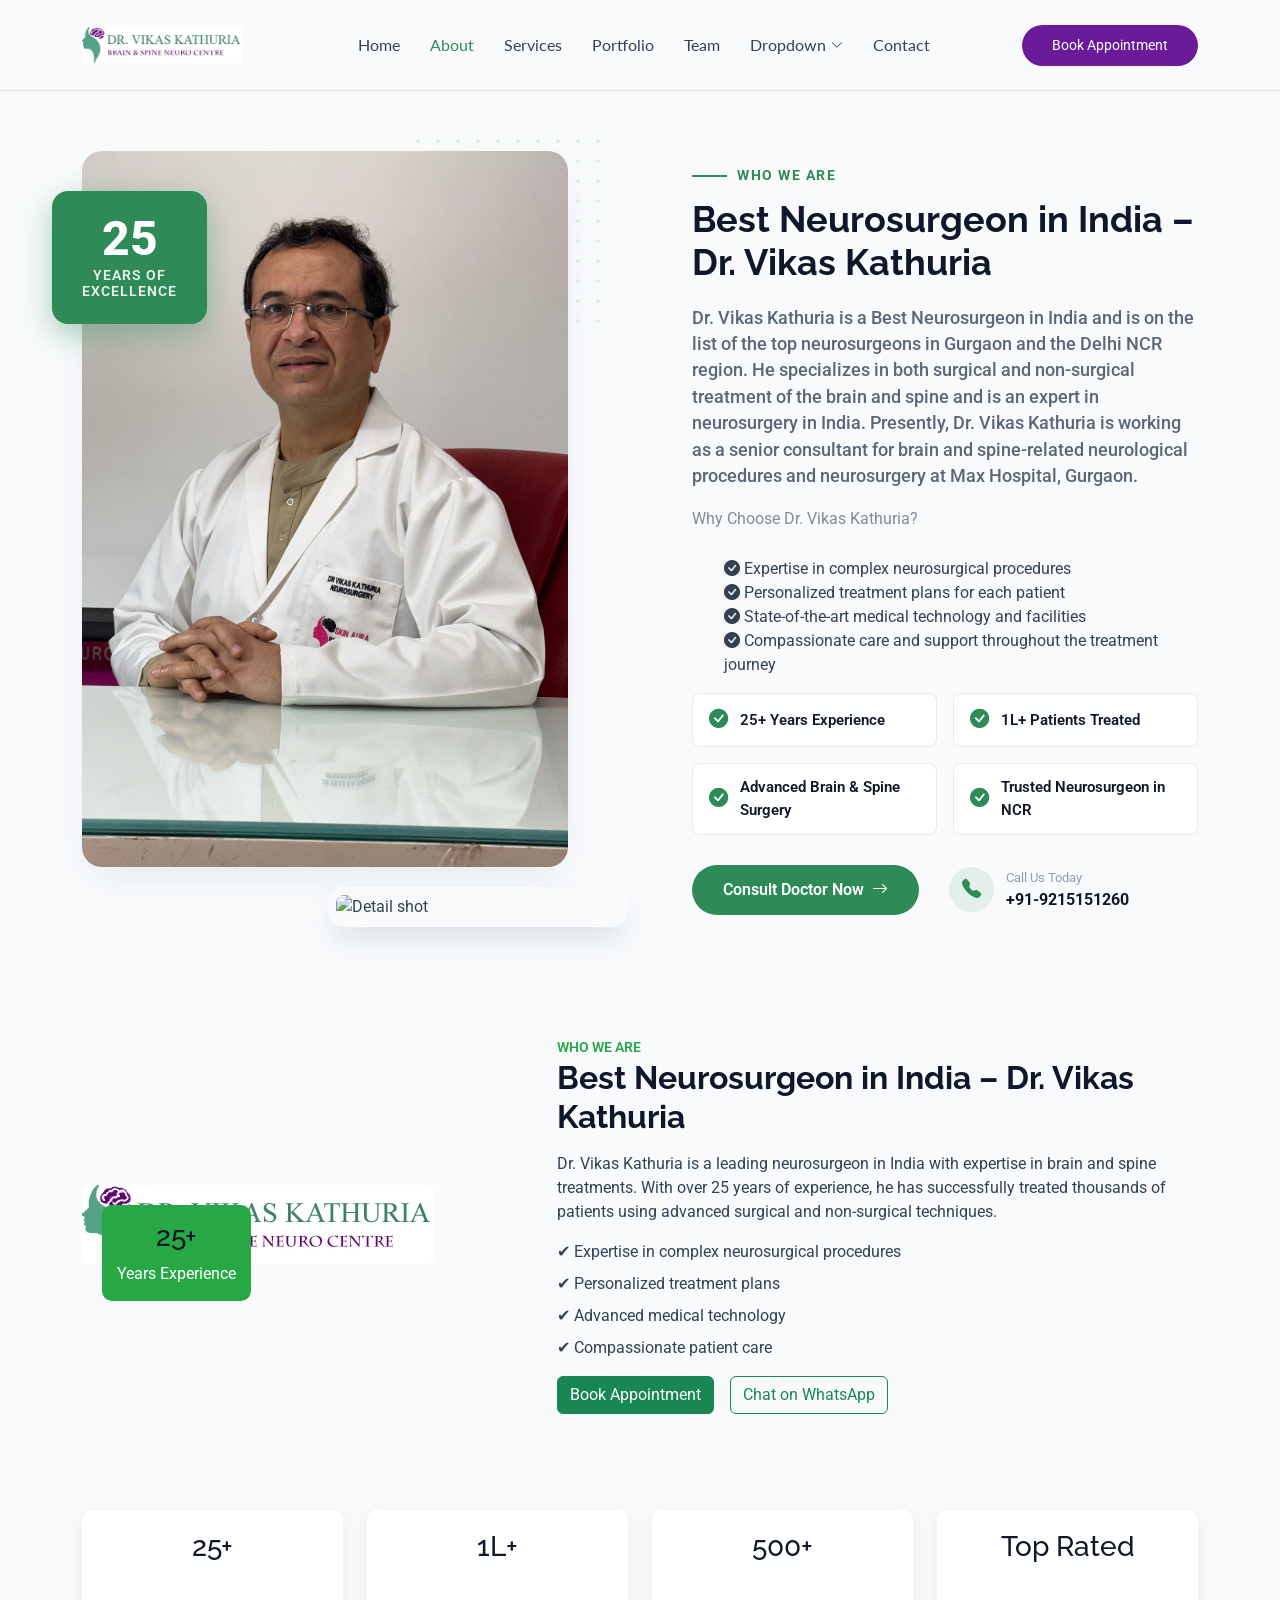
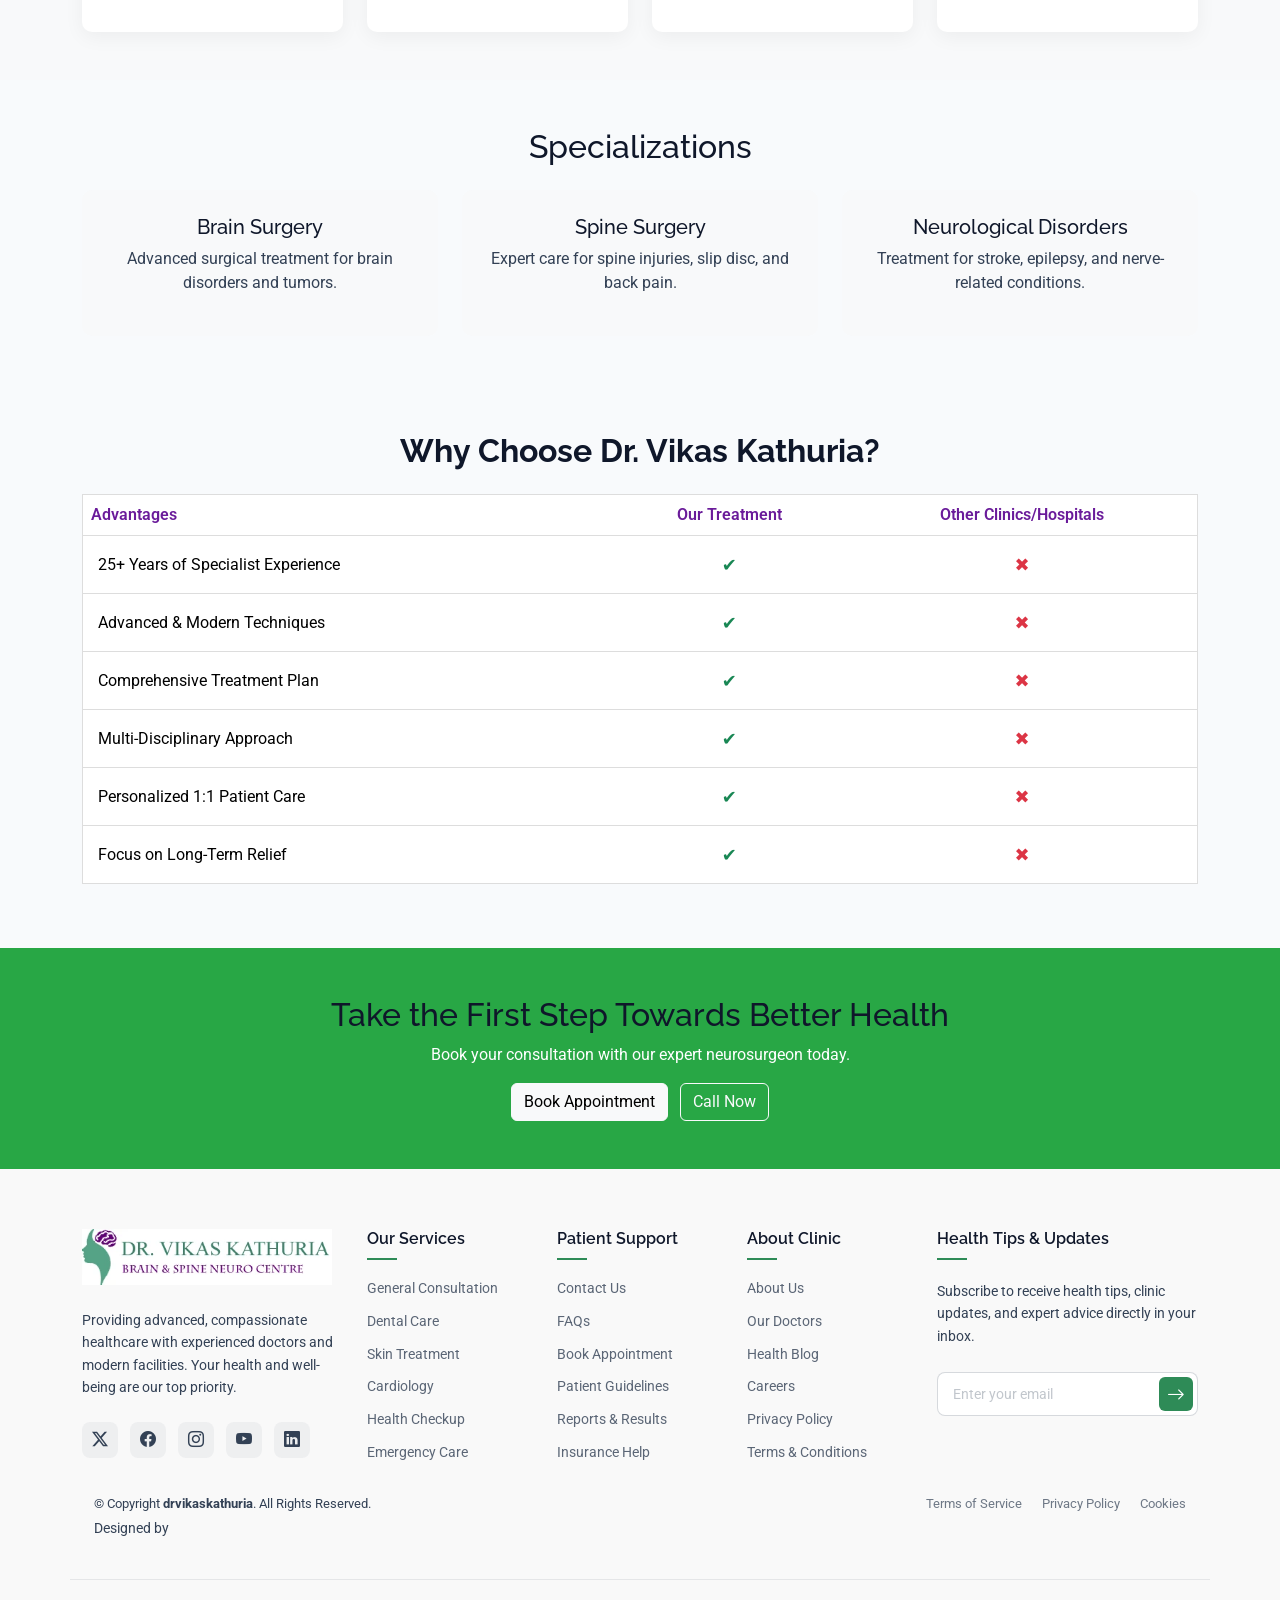
==== about.html @ 82477833 "change img" ====
<!DOCTYPE html>
<html lang="en">

<head>
  <meta charset="utf-8">
  <meta content="width=device-width, initial-scale=1.0" name="viewport">
  <title>Drvikaskathuria</title>
  <meta name="description" content="">
  <meta name="keywords" content="">

  <!-- Favicons -->
  <link href="assets/img/dr_fab.png" rel="icon">
  <link href="assets/img/dr_fab.png" rel="apple-touch-icon">

  <!-- Fonts -->
  <link href="https://fonts.googleapis.com" rel="preconnect">
  <link href="https://fonts.gstatic.com" rel="preconnect" crossorigin>
  <link
    href="https://fonts.googleapis.com/css2?family=Roboto:ital,wght@0,100;0,300;0,400;0,500;0,700;0,900;1,100;1,300;1,400;1,500;1,700;1,900&family=Lato:ital,wght@0,100;0,300;0,400;0,700;0,900;1,100;1,300;1,400;1,700;1,900&family=Raleway:ital,wght@0,100;0,200;0,300;0,400;0,500;0,600;0,700;0,800;0,900;1,100;1,200;1,300;1,400;1,500;1,600;1,700;1,800;1,900&display=swap"
    rel="stylesheet">

  <!-- Vendor CSS Files -->
  <link href="assets/vendor/bootstrap/css/bootstrap.min.css" rel="stylesheet">
  <link href="assets/vendor/bootstrap-icons/bootstrap-icons.css" rel="stylesheet">
  <link href="assets/vendor/aos/aos.css" rel="stylesheet">
  <link href="assets/vendor/glightbox/css/glightbox.min.css" rel="stylesheet">
  <link href="assets/vendor/swiper/swiper-bundle.min.css" rel="stylesheet">

  <!-- Main CSS File -->
  <link href="assets/css/main.css" rel="stylesheet">




  <link rel="stylesheet" href="https://cdn.jsdelivr.net/npm/swiper@11/swiper-bundle.min.css" />

  <link rel="stylesheet" href="https://cdn.jsdelivr.net/npm/@fancyapps/ui/dist/fancybox.css" />
</head>

<body class="index-page">

      <header id="header" class="header d-flex align-items-center sticky-top">
    <div class="container position-relative d-flex align-items-center justify-content-between">

      <a href="index.html" class="logo d-flex align-items-center me-auto me-xl-0">
        <!-- Uncomment the line below if you also wish to use an image logo -->
        <!-- <img src="assets/img/logo.webp" alt=""> -->
        <img src="./assets/img/drvikaskathuria.webp" alt="" width="" height="auto">
      </a>

      <nav id="navmenu" class="navmenu">
        <ul>
          <li><a href="index.html" class="active">Home</a></li>
          <li><a href="#about">About</a></li>
          <li><a href="#services">Services</a></li>
          <li><a href="#portfolio">Portfolio</a></li>
          <li><a href="#team">Team</a></li>
          <li class="dropdown"><a href="#"><span>Dropdown</span> <i class="bi bi-chevron-down toggle-dropdown"></i></a>
            <ul>
              <li><a href="#">Dropdown 1</a></li>
              <li class="dropdown"><a href="#"><span>Deep Dropdown</span> <i
                    class="bi bi-chevron-down toggle-dropdown"></i></a>
                <ul>
                  <li><a href="#">Deep Dropdown 1</a></li>
                  <li><a href="#">Deep Dropdown 2</a></li>
                  <li><a href="#">Deep Dropdown 3</a></li>
                  <li><a href="#">Deep Dropdown 4</a></li>
                  <li><a href="#">Deep Dropdown 5</a></li>
                </ul>
              </li>
              <li><a href="#">Dropdown 2</a></li>
              <li><a href="#">Dropdown 3</a></li>
              <li><a href="#">Dropdown 4</a></li>
            </ul>
          </li>
          <li><a href="#contact">Contact</a></li>
        </ul>
        <i class="mobile-nav-toggle d-xl-none bi bi-list"></i>
      </nav>

      <a class="btn-getstarted" href="index.html#about">Book Appointment</a>

    </div>
  </header>


    <main class="main">

  <!-- About Section -->
    <section id="about" class="about section">

      <div class="container" data-aos="fade-up" data-aos-delay="100">

        <div class="row gy-5 align-items-center">

          <div class="col-xl-6 aos-init aos-animate" data-aos="fade-right" data-aos-delay="200">
            <div class="about-images-wrapper">
              <div class="image-main">
                <img src="assets/img/about/about_dr.png" alt="Business meeting" class="img-fluid">
              </div>
              <div class="image-offset">
                <img src="assets/img/about/dr.jpg" alt="Detail shot" class="img-fluid">
              </div>
              <div class="experience-badge">
                <span class="years purecounter" data-purecounter-start="0" data-purecounter-end="25"
                  data-purecounter-duration="1">25</span>
                <span class="text">Years of<br>Excellence</span>
              </div>
              <div class="shape-pattern"></div>
            </div>
          </div>

          <div class="col-xl-6 aos-init aos-animate" data-aos="fade-left" data-aos-delay="300">
            <div class="about-content">
              <div class="section-subtitle">Who We Are</div>
              <h2>Best Neurosurgeon in India – Dr. Vikas Kathuria</h2>
              <p class="lead-text">
                Dr. Vikas Kathuria is a Best Neurosurgeon in India and is on the list of the top neurosurgeons in
                Gurgaon and the Delhi NCR region. He specializes in both
                surgical and non-surgical treatment of the brain and spine and is an expert in neurosurgery in India.
                Presently, Dr. Vikas Kathuria is working as a senior
                consultant for brain and spine-related neurological procedures and neurosurgery at Max Hospital,
                Gurgaon.
              </p>
              <p class="mb-4 description">
                <span>Why Choose Dr. Vikas Kathuria?</span>

              <ul style="list-style: none;">
                <li><i class="bi bi-check-circle-fill"></i> Expertise in complex neurosurgical procedures</li>
                <li><i class="bi bi-check-circle-fill"></i> Personalized treatment plans for each patient</li>
                <li><i class="bi bi-check-circle-fill"></i> State-of-the-art medical technology and facilities</li>
                <li><i class="bi bi-check-circle-fill"></i> Compassionate care and support throughout the treatment
                  journey</li>
              </ul>
              </p>

              <div class="features-grid">
                <div class="feature-card">
                  <i class="bi bi-check-circle-fill"></i>
                  <span>25+ Years Experience</span>
                </div>
                <div class="feature-card">
                  <i class="bi bi-check-circle-fill"></i>
                  <span>1L+ Patients Treated</span>
                </div>
                <div class="feature-card">
                  <i class="bi bi-check-circle-fill"></i>
                  <span>Advanced Brain & Spine Surgery</span>
                </div>
                <div class="feature-card">
                  <i class="bi bi-check-circle-fill"></i>
                  <span>Trusted Neurosurgeon in NCR</span>
                </div>
              </div>


              <div class="action-buttons">
                <a href="#" class="btn btn-primary-custom">
                  Consult Doctor Now <i class="bi bi-arrow-right"></i>
                </a>
                <div class="contact-info">
                  <div class="icon-box">
                    <i class="bi bi-telephone-fill"></i>
                  </div>
                  <div class="text">
                    <span>Call Us Today</span>
                    <a href="tel:+919215151260">+91-9215151260</a>
                  </div>
                </div>
              </div>

            </div>
          </div>

        </div>

      </div>

    </section><!-- /About Section -->



    <!-- ABOUT PAGE START -->
<section class="about-doctor-section py-5">
  <div class="container">
    <div class="row align-items-center gy-4">

      <!-- LEFT IMAGE -->
      <div class="col-lg-5">
        <div class="doctor-img position-relative">
          <img src="assets/img/drvikaskathuria.webp" class="img-fluid rounded" alt="Dr Vikas Kathuria">

          <!-- Experience Badge -->
          <div class="exp-badge">
            <h3>25+</h3>
            <span>Years Experience</span>
          </div>
        </div>
      </div>

      <!-- RIGHT CONTENT -->
      <div class="col-lg-7">
        <span class="section-tag">WHO WE ARE</span>
        <h2 class="mb-3">Best Neurosurgeon in India – Dr. Vikas Kathuria</h2>

        <p>
          Dr. Vikas Kathuria is a leading neurosurgeon in India with expertise in brain and spine treatments. 
          With over 25 years of experience, he has successfully treated thousands of patients using advanced 
          surgical and non-surgical techniques.
        </p>

        <ul class="list-unstyled about-list">
          <li>✔ Expertise in complex neurosurgical procedures</li>
          <li>✔ Personalized treatment plans</li>
          <li>✔ Advanced medical technology</li>
          <li>✔ Compassionate patient care</li>
        </ul>

        <!-- BUTTONS -->
        <div class="d-flex flex-wrap gap-3 mt-3">
          <a href="#" class="btn btn-success">Book Appointment</a>
          <a href="#" class="btn btn-outline-success">Chat on WhatsApp</a>
        </div>
      </div>

    </div>
  </div>
</section>


<!-- SECTION 2: EXPERIENCE / HIGHLIGHTS -->
<section class="highlight-section py-5 bg-light">
  <div class="container">
    <div class="row text-center gy-4">

      <div class="col-md-3">
        <div class="highlight-box">
          <h3>25+</h3>
          <p>Years Experience</p>
        </div>
      </div>

      <div class="col-md-3">
        <div class="highlight-box">
          <h3>1L+</h3>
          <p>Patients Treated</p>
        </div>
      </div>

      <div class="col-md-3">
        <div class="highlight-box">
          <h3>500+</h3>
          <p>Surgeries</p>
        </div>
      </div>

      <div class="col-md-3">
        <div class="highlight-box">
          <h3>Top Rated</h3>
          <p>Neurosurgeon</p>
        </div>
      </div>

    </div>
  </div>
</section>


<!-- SECTION 3: SPECIALIZATION -->
<section class="specialization-section py-5">
  <div class="container text-center">
    <h2 class="mb-4">Specializations</h2>

    <div class="row gy-4">

      <div class="col-md-4">
        <div class="spec-card">
          <h5>Brain Surgery</h5>
          <p>Advanced surgical treatment for brain disorders and tumors.</p>
        </div>
      </div>

      <div class="col-md-4">
        <div class="spec-card">
          <h5>Spine Surgery</h5>
          <p>Expert care for spine injuries, slip disc, and back pain.</p>
        </div>
      </div>

      <div class="col-md-4">
        <div class="spec-card">
          <h5>Neurological Disorders</h5>
          <p>Treatment for stroke, epilepsy, and nerve-related conditions.</p>
        </div>
      </div>

    </div>
  </div>
</section>

<!-- ======= -->
<section class="why-choose py-5">
  <div class="container">

    <h2 class="text-center fw-bold mb-4">Why Choose Dr. Vikas Kathuria?</h2>

    <div class="table-responsive">
      <table class="table align-middle text-center custom-table">

        <thead>
          <tr>
            <th class="text-start">Advantages</th>
            <th>Our Treatment</th>
            <th>Other Clinics/Hospitals</th>
          </tr>
        </thead>

        <tbody>
          <tr>
            <td class="text-start">25+ Years of Specialist Experience</td>
            <td class="text-success">✔</td>
            <td class="text-danger">✖</td>
          </tr>

          <tr>
            <td class="text-start">Advanced & Modern Techniques</td>
            <td class="text-success">✔</td>
            <td class="text-danger">✖</td>
          </tr>

          <tr>
            <td class="text-start">Comprehensive Treatment Plan</td>
            <td class="text-success">✔</td>
            <td class="text-danger">✖</td>
          </tr>

          <tr>
            <td class="text-start">Multi-Disciplinary Approach</td>
            <td class="text-success">✔</td>
            <td class="text-danger">✖</td>
          </tr>

          <tr>
            <td class="text-start">Personalized 1:1 Patient Care</td>
            <td class="text-success">✔</td>
            <td class="text-danger">✖</td>
          </tr>

          <tr>
            <td class="text-start">Focus on Long-Term Relief</td>
            <td class="text-success">✔</td>
            <td class="text-danger">✖</td>
          </tr>
        </tbody>

      </table>
    </div>

  </div>
</section>


<!-- ======= -->

<!-- SECTION 4: CTA -->
<section class="cta-section py-5 text-center text-white">
  <div class="container">
    <h2>Take the First Step Towards Better Health</h2>
    <p>Book your consultation with our expert neurosurgeon today.</p>

    <div class="mt-3">
      <a href="#" class="btn btn-light me-2">Book Appointment</a>
      <a href="#" class="btn btn-outline-light">Call Now</a>
    </div>
  </div>
</section>



    </main>


    
  <footer id="footer" class="footer light-background">

    <div class="container footer-top">
      <div class="row gy-4">
  <div class="col-lg-3 col-md-6 footer-info">
    <a href="index.html" class="logo d-flex align-items-center mb-4">
      <img src="./assets/img/drvikaskathuria.webp" alt="Dr Vikas Kathuria Clinic" width="250px" height="auto">
    </a>
    <p>Providing advanced, compassionate healthcare with experienced doctors and modern facilities. Your health and well-being are our top priority.</p>
    <div class="social-links d-flex mt-4">
      <a href="#" aria-label="Twitter"><i class="bi bi-twitter-x"></i></a>
      <a href="#" aria-label="Facebook"><i class="bi bi-facebook"></i></a>
      <a href="#" aria-label="Instagram"><i class="bi bi-instagram"></i></a>
      <a href="#" aria-label="YouTube"><i class="bi bi-youtube"></i></a>
      <a href="#" aria-label="LinkedIn"><i class="bi bi-linkedin"></i></a>
    </div>
  </div>

  <div class="col-lg-2 col-md-6 footer-links">
    <h4>Our Services</h4>
    <ul>
      <li><a href="#">General Consultation</a></li>
      <li><a href="#">Dental Care</a></li>
      <li><a href="#">Skin Treatment</a></li>
      <li><a href="#">Cardiology</a></li>
      <li><a href="#">Health Checkup</a></li>
      <li><a href="#">Emergency Care</a></li>
    </ul>
  </div>

  <div class="col-lg-2 col-md-6 footer-links">
    <h4>Patient Support</h4>
    <ul>
      <li><a href="#">Contact Us</a></li>
      <li><a href="#">FAQs</a></li>
      <li><a href="#">Book Appointment</a></li>
      <li><a href="#">Patient Guidelines</a></li>
      <li><a href="#">Reports & Results</a></li>
      <li><a href="#">Insurance Help</a></li>
    </ul>
  </div>

  <div class="col-lg-2 col-md-6 footer-links">
    <h4>About Clinic</h4>
    <ul>
      <li><a href="about.html">About Us</a></li>
      <li><a href="#">Our Doctors</a></li>
      <li><a href="blog.html">Health Blog</a></li>
      <li><a href="#">Careers</a></li>
      <li><a href="#">Privacy Policy</a></li>
      <li><a href="#">Terms & Conditions</a></li>
    </ul>
  </div>

  <div class="col-lg-3 col-md-6">
    <div class="footer-newsletter">
      <h4>Health Tips & Updates</h4>
      <p>Subscribe to receive health tips, clinic updates, and expert advice directly in your inbox.</p>
      <form action="forms/newsletter.php" method="post" class="php-email-form">
        <div class="position-relative">
          <input type="email" name="email" placeholder="Enter your email" required="">
          <button type="submit" class="btn-subscribe"><i class="bi bi-arrow-right"></i></button>
        </div>
        <div class="loading">Loading</div>
        <div class="error-message"></div>
        <div class="sent-message">Thank you! You have successfully subscribed.</div>
      </form>
    </div>
  </div>
</div>

    <div class="container footer-bottom">
      <div class="row gy-3">
        <div class="col-md-6 order-2 order-md-1">
          <div class="copyright">
            <p>© <span>Copyright</span> <strong class="sitename">drvikaskathuria</strong>. All Rights Reserved.</p>
          </div>
          <div class="credits">
            <!-- All the links in the footer should remain intact. -->
            <!-- You can delete the links only if you've purchased the pro version. -->
            <!-- Licensing information: https://bootstrapmade.com/license/ -->
            <!-- Purchase the pro version with working PHP/AJAX contact form: [buy-url] -->
            Designed by <a href="" | Deepak<a
              href=""></a>
          </div>
        </div>
        <div class="col-md-6 order-1 order-md-2">
          <div class="legal-links">
            <a href="tos.html">Terms of Service</a>
            <a href="#">Privacy Policy</a>
            <a href="#">Cookies</a>
          </div>
        </div>
      </div>
    </div>

  </footer>

  <!-- Scroll Top -->
  <a href="#" id="scroll-top" class="scroll-top d-flex align-items-center justify-content-center"><i
      class="bi bi-arrow-up-short"></i></a>

  <!-- Preloader -->
  <div id="preloader"></div>

  <!-- Vendor JS Files -->
  <script src="assets/vendor/bootstrap/js/bootstrap.bundle.min.js"></script>
  <script src="assets/vendor/php-email-form/validate.js"></script>
  <script src="assets/vendor/aos/aos.js"></script>
  <script src="assets/vendor/glightbox/js/glightbox.min.js"></script>
  <script src="assets/vendor/imagesloaded/imagesloaded.pkgd.min.js"></script>
  <script src="assets/vendor/isotope-layout/isotope.pkgd.min.js"></script>
  <script src="assets/vendor/purecounter/purecounter_vanilla.js"></script>
  <script src="assets/vendor/swiper/swiper-bundle.min.js"></script>

  <!-- Main JS File -->
  <script src="assets/js/main.js"></script>

  <!--  crousal -->
  <script src="https://cdn.jsdelivr.net/npm/swiper@11/swiper-bundle.min.js"></script>
  <script src="https://cdn.jsdelivr.net/npm/@fancyapps/ui/dist/fancybox.umd.js"></script>

</body>

</html>
---- assets/css/main.css ----
/**
* Template Name: Orbit
* Template URL: https://bootstrapmade.com/orbit-bootstrap-template/
* Updated: Jan 13 2026 with Bootstrap v5.3.8
* Author: BootstrapMade.com
* License: https://bootstrapmade.com/license/
*/

/*--------------------------------------------------------------
# Font & Color Variables
# Help: https://bootstrapmade.com/color-system/
--------------------------------------------------------------*/
/* Fonts */
:root {
  --default-font: "Roboto",  system-ui, -apple-system, "Segoe UI", Roboto, "Helvetica Neue", Arial, "Noto Sans", "Liberation Sans", sans-serif, "Apple Color Emoji", "Segoe UI Emoji", "Segoe UI Symbol", "Noto Color Emoji";
  --heading-font: "Raleway",  sans-serif;
  --nav-font: "Lato",  sans-serif;
}





/* ===========================  my root css ================== */


:root { 
  --background-color: #f8fafc; /* Soft clean background */
  --default-color: #334155; /* Dark gray for readable text */
  --heading-color: #0f172a; /* Strong dark for headings */

  /* BRAND COLORS FROM LOGO */
  --primary-green: #2e8b57; 
  --secondary-purple: #6a1b9a;

  --accent-color: #2e8b57; /* Main CTA buttons (green) */
  --accent-secondary: #6a1b9a; /* Secondary highlight (purple) */

  --surface-color: #ffffff; /* Cards, sections */
  --contrast-color: #ffffff; /* Text on buttons */
}

/* NAVIGATION COLORS */
:root {
  --nav-color: #334155;
  --nav-hover-color: #2e8b57; /* Green hover */
  --nav-mobile-background-color: #ffffff;
  --nav-dropdown-background-color: #ffffff;
  --nav-dropdown-color: #334155;
  --nav-dropdown-hover-color: #6a1b9a; /* Purple hover */
}

.btn-primary {
  background: var(--secondary-purple);
  color: var(--contrast-color);
}

.btn-secondary {
  background: var(--secondary-purple);
  color: var(--contrast-color);
}

h1, h2, h3 {
  color: var(--heading-color);
}

.highlight-box {
  background: linear-gradient(135deg, #2e8b57, #6a1b9a);
  color: #fff;
}
/* ============================  end my root css ================*/









/* Color Presets - These classes override global colors when applied to any section or element, providing reuse of the sam color scheme. */

.light-background {
  --background-color: #f9f9f9;
  --surface-color: #ffffff;
}

.dark-background {
  --background-color: #0d131f;
  --default-color: #ffffff;
  --heading-color: #ffffff;
  --surface-color: #1e293b;
  --contrast-color: #ffffff;
}

/* Smooth scroll */
:root {
  scroll-behavior: smooth;
}

/*--------------------------------------------------------------
# General Styling & Shared Classes
--------------------------------------------------------------*/
body {
  color: var(--default-color);
  background-color: var(--background-color);
  font-family: var(--default-font);
}

a {
  color: var(--accent-color);
  text-decoration: none;
  transition: 0.3s;
}

a:hover {
  color: color-mix(in srgb, var(--accent-color), transparent 25%);
  text-decoration: none;
}

h1,
h2,
h3,
h4,
h5,
h6 {
  color: var(--heading-color);
  font-family: var(--heading-font);
}

/* PHP Email Form Messages
------------------------------*/
.php-email-form .error-message {
  display: none;
  background: #df1529;
  color: #ffffff;
  text-align: left;
  padding: 15px;
  margin-bottom: 24px;
  font-weight: 600;
}

.php-email-form .sent-message {
  display: none;
  color: #ffffff;
  background: #059652;
  text-align: center;
  padding: 15px;
  margin-bottom: 24px;
  font-weight: 600;
}

.php-email-form .loading {
  display: none;
  background: var(--surface-color);
  text-align: center;
  padding: 15px;
  margin-bottom: 24px;
}

.php-email-form .loading:before {
  content: "";
  display: inline-block;
  border-radius: 50%;
  width: 24px;
  height: 24px;
  margin: 0 10px -6px 0;
  border: 3px solid var(--accent-color);
  border-top-color: var(--surface-color);
  animation: php-email-form-loading 1s linear infinite;
}

@keyframes php-email-form-loading {
  0% {
    transform: rotate(0deg);
  }

  100% {
    transform: rotate(360deg);
  }
}

/*--------------------------------------------------------------
# Global Header
--------------------------------------------------------------*/
.header {
  --surface-color: #1b2430;
  color: var(--default-color);
  background-color: var(--background-color);
  padding: 15px 0;
  transition: all 0.5s;
  z-index: 997;
  border-bottom: 1px solid color-mix(in srgb, var(--default-color), transparent 90%);
}

.header .logo {
  line-height: 1;
}

.header .logo img {
  max-height: 36px;
  margin-right: 8px;
}

.header .logo h1 {
  font-size: 30px;
  margin: 0;
  font-weight: 600;
  color: var(--heading-color);
}

.header .logo span {
  font-size: 34px;
  padding-left: 2px;
  color: var(--accent-color);
}

.header .btn-getstarted,
.header .btn-getstarted:focus {
  color: var(--contrast-color);
  background: var(--accent-secondary);
  font-size: 14px;
  padding: 10px 30px;
  margin: 0;
  border-radius: 50px;
  transition: 0.3s;
}

.header .btn-getstarted:hover,
.header .btn-getstarted:focus:hover {
  color: var(--contrast-color);
  background: color-mix(in srgb, var(--accent-color), transparent 15%);
}

@media (max-width: 1200px) {
  .header .logo {
    order: 1;
  }

  .header .btn-getstarted {
    order: 2;
    margin: 0 15px 0 0;
    padding: 6px 20px;
  }

  .header .navmenu {
    order: 3;
  }
}

/*--------------------------------------------------------------
# Navigation Menu
--------------------------------------------------------------*/
/* Navmenu - Desktop */
@media (min-width: 1200px) {
  .navmenu {
    padding: 0;
  }

  .navmenu ul {
    margin: 0;
    padding: 0;
    display: flex;
    list-style: none;
    align-items: center;
  }

  .navmenu li {
    position: relative;
  }

  .navmenu a,
  .navmenu a:focus {
    color: var(--nav-color);
    padding: 18px 15px;
    font-size: 16px;
    font-family: var(--nav-font);
    font-weight: 400;
    display: flex;
    align-items: center;
    justify-content: space-between;
    white-space: nowrap;
    transition: 0.3s;
  }

  .navmenu a i,
  .navmenu a:focus i {
    font-size: 12px;
    line-height: 0;
    margin-left: 5px;
    transition: 0.3s;
  }

  .navmenu li:last-child a {
    padding-right: 0;
  }

  .navmenu li:hover>a,
  .navmenu .active,
  .navmenu .active:focus {
    color: var(--nav-hover-color);
  }

  .navmenu .dropdown ul {
    margin: 0;
    padding: 10px 0;
    background: var(--nav-dropdown-background-color);
    display: block;
    position: absolute;
    visibility: hidden;
    left: 14px;
    top: 130%;
    opacity: 0;
    transition: 0.3s;
    border-radius: 4px;
    z-index: 99;
    box-shadow: 0px 0px 30px rgba(0, 0, 0, 0.1);
  }

  .navmenu .dropdown ul li {
    min-width: 200px;
  }

  .navmenu .dropdown ul a {
    padding: 10px 20px;
    font-size: 15px;
    text-transform: none;
    color: var(--nav-dropdown-color);
  }

  .navmenu .dropdown ul a i {
    font-size: 12px;
  }

  .navmenu .dropdown ul a:hover,
  .navmenu .dropdown ul .active:hover,
  .navmenu .dropdown ul li:hover>a {
    color: var(--nav-dropdown-hover-color);
  }

  .navmenu .dropdown:hover>ul {
    opacity: 1;
    top: 100%;
    visibility: visible;
  }

  .navmenu .dropdown .dropdown ul {
    top: 0;
    left: -90%;
    visibility: hidden;
  }

  .navmenu .dropdown .dropdown:hover>ul {
    opacity: 1;
    top: 0;
    left: -100%;
    visibility: visible;
  }
}

/* Navmenu - Mobile */
@media (max-width: 1199px) {
  .mobile-nav-toggle {
    color: var(--nav-color);
    font-size: 28px;
    line-height: 0;
    margin-right: 10px;
    cursor: pointer;
    transition: color 0.3s;
  }

  .navmenu {
    padding: 0;
    z-index: 9997;
  }

  .navmenu ul {
    display: none;
    list-style: none;
    position: absolute;
    inset: 60px 20px 20px 20px;
    padding: 10px 0;
    margin: 0;
    border-radius: 6px;
    background-color: var(--nav-mobile-background-color);
    overflow-y: auto;
    transition: 0.3s;
    z-index: 9998;
    box-shadow: 0px 0px 30px rgba(0, 0, 0, 0.1);
  }

  .navmenu a,
  .navmenu a:focus {
    color: var(--nav-dropdown-color);
    padding: 10px 20px;
    font-family: var(--nav-font);
    font-size: 17px;
    font-weight: 500;
    display: flex;
    align-items: center;
    justify-content: space-between;
    white-space: nowrap;
    transition: 0.3s;
  }

  .navmenu a i,
  .navmenu a:focus i {
    font-size: 12px;
    line-height: 0;
    margin-left: 5px;
    width: 30px;
    height: 30px;
    display: flex;
    align-items: center;
    justify-content: center;
    border-radius: 50%;
    transition: 0.3s;
    background-color: color-mix(in srgb, var(--accent-color), transparent 90%);
  }

  .navmenu a i:hover,
  .navmenu a:focus i:hover {
    background-color: var(--accent-color);
    color: var(--contrast-color);
  }

  .navmenu a:hover,
  .navmenu .active,
  .navmenu .active:focus {
    color: var(--nav-dropdown-hover-color);
  }

  .navmenu .active i,
  .navmenu .active:focus i {
    background-color: var(--accent-color);
    color: var(--contrast-color);
    transform: rotate(180deg);
  }

  .navmenu .dropdown ul {
    position: static;
    display: none;
    z-index: 99;
    padding: 10px 0;
    margin: 10px 20px;
    background-color: var(--nav-dropdown-background-color);
    border: 1px solid color-mix(in srgb, var(--default-color), transparent 90%);
    box-shadow: none;
    transition: all 0.5s ease-in-out;
  }

  .navmenu .dropdown ul ul {
    background-color: rgba(33, 37, 41, 0.1);
  }

  .navmenu .dropdown>.dropdown-active {
    display: block;
    background-color: rgba(33, 37, 41, 0.03);
  }

  .mobile-nav-active {
    overflow: hidden;
  }

  .mobile-nav-active .mobile-nav-toggle {
    color: #fff;
    position: absolute;
    font-size: 32px;
    top: 15px;
    right: 15px;
    margin-right: 0;
    z-index: 9999;
  }

  .mobile-nav-active .navmenu {
    position: fixed;
    overflow: hidden;
    inset: 0;
    background: rgba(33, 37, 41, 0.8);
    transition: 0.3s;
  }

  .mobile-nav-active .navmenu>ul {
    display: block;
  }
}

/*--------------------------------------------------------------
# Global Footer
--------------------------------------------------------------*/
.footer {
  color: var(--default-color);
  background-color: var(--background-color);
  font-size: 14px;
  padding: 60px 0 30px;
  position: relative;
}

.footer .footer-top {
  padding-bottom: 40px;
  border-bottom: 1px solid color-mix(in srgb, var(--default-color), transparent 90%);
}

.footer .footer-info .logo {
  line-height: 1;
}

.footer .footer-info .logo span {
  color: var(--heading-color);
  font-size: 28px;
  font-weight: 700;
  letter-spacing: 0.5px;
  font-family: var(--heading-font);
}

.footer .footer-info p {
  margin-bottom: 0;
  font-size: 14px;
  line-height: 1.6;
}

.footer .social-links {
  display: flex;
  gap: 12px;
}

.footer .social-links a {
  display: flex;
  align-items: center;
  justify-content: center;
  width: 36px;
  height: 36px;
  border-radius: 8px;
  background-color: color-mix(in srgb, var(--default-color), transparent 95%);
  font-size: 16px;
  color: var(--default-color);
  transition: all 0.3s ease;
}

.footer .social-links a:hover {
  color: var(--contrast-color);
  background-color: var(--accent-color);
  transform: translateY(-3px);
}

.footer h4 {
  font-size: 16px;
  font-weight: 600;
  position: relative;
  padding-bottom: 12px;
  margin-bottom: 20px;
}

.footer h4:after {
  content: "";
  position: absolute;
  display: block;
  width: 30px;
  height: 2px;
  background-color: var(--accent-color);
  bottom: 0;
  left: 0;
}

.footer h5 {
  font-size: 14px;
  font-weight: 600;
  margin-bottom: 15px;
}

.footer .footer-links ul {
  list-style: none;
  padding: 0;
  margin: 0;
}

.footer .footer-links ul li {
  padding: 8px 0;
  display: flex;
  align-items: center;
}

.footer .footer-links ul li:first-child {
  padding-top: 0;
}

.footer .footer-links ul a {
  color: color-mix(in srgb, var(--default-color), transparent 20%);
  display: inline-block;
  line-height: 1.2;
  transition: all 0.3s ease;
  position: relative;
}

.footer .footer-links ul a:hover {
  color: var(--accent-color);
  transform: translateX(5px);
}

.footer .footer-newsletter p {
  margin-bottom: 20px;
  line-height: 1.6;
}

.footer .footer-newsletter form {
  margin-top: 25px;
}

.footer .footer-newsletter form .position-relative {
  display: flex;
  margin-bottom: 15px;
}

.footer .footer-newsletter form input[type=email] {
  height: 44px;
  border-radius: 8px;
  padding: 10px 15px;
  width: 100%;
  color: var(--default-color);
  background-color: var(--surface-color);
  border: 1px solid color-mix(in srgb, var(--default-color), transparent 80%);
  font-size: 14px;
}

.footer .footer-newsletter form input[type=email]:focus {
  outline: none;
  border-color: var(--accent-color);
}

.footer .footer-newsletter form input[type=email]::placeholder {
  color: color-mix(in srgb, var(--default-color), transparent 70%);
}

.footer .footer-newsletter form .btn-subscribe {
  position: absolute;
  right: 5px;
  top: 5px;
  bottom: 5px;
  border: 0;
  background-color: var(--accent-color);
  color: var(--contrast-color);
  transition: 0.3s;
  border-radius: 6px;
  display: flex;
  align-items: center;
  justify-content: center;
  width: 34px;
}

.footer .footer-newsletter form .btn-subscribe:hover {
  background-color: color-mix(in srgb, var(--accent-color), transparent 20%);
}

.footer .footer-newsletter form .btn-subscribe i {
  font-size: 18px;
}

.footer .footer-bottom {
  padding-top: 25px;
}

.footer .footer-bottom .copyright p {
  margin-bottom: 0;
  font-size: 13px;
}

.footer .footer-bottom .credits {
  padding-top: 5px;
}

.footer .footer-bottom .legal-links {
  display: flex;
  flex-wrap: wrap;
  gap: 20px;
  justify-content: flex-end;
}

@media (max-width: 767.98px) {
  .footer .footer-bottom .legal-links {
    justify-content: center;
    margin-bottom: 15px;
  }
}

.footer .footer-bottom .legal-links a {
  color: color-mix(in srgb, var(--default-color), transparent 30%);
  font-size: 13px;
  transition: color 0.3s ease;
}

.footer .footer-bottom .legal-links a:hover {
  color: var(--accent-color);
}

@media (max-width: 991.98px) {

  .footer .footer-links,
  .footer .footer-info {
    margin-bottom: 30px;
  }
}

@media (max-width: 767.98px) {
  .footer .trust-badges {
    text-align: left !important;
    margin-top: 20px;
  }

  .footer .copyright,
  .footer .credits {
    text-align: center;
  }
}

/*--------------------------------------------------------------
# Preloader
--------------------------------------------------------------*/
#preloader {
  position: fixed;
  inset: 0;
  z-index: 999999;
  overflow: hidden;
  background: var(--background-color);
  transition: all 0.6s ease-out;
}

#preloader:before {
  content: "";
  position: fixed;
  top: calc(50% - 30px);
  left: calc(50% - 30px);
  border: 6px solid #ffffff;
  border-color: var(--accent-color) transparent var(--accent-color) transparent;
  border-radius: 50%;
  width: 60px;
  height: 60px;
  animation: animate-preloader 1.5s linear infinite;
}

@keyframes animate-preloader {
  0% {
    transform: rotate(0deg);
  }

  100% {
    transform: rotate(360deg);
  }
}

/*--------------------------------------------------------------
# Scroll Top Button
--------------------------------------------------------------*/
.scroll-top {
  position: fixed;
  visibility: hidden;
  opacity: 0;
  right: 15px;
  bottom: 15px;
  z-index: 99999;
  background-color: var(--accent-color);
  width: 40px;
  height: 40px;
  border-radius: 4px;
  transition: all 0.4s;
}

.scroll-top i {
  font-size: 24px;
  color: var(--contrast-color);
  line-height: 0;
}

.scroll-top:hover {
  background-color: color-mix(in srgb, var(--accent-color), transparent 20%);
  color: var(--contrast-color);
}

.scroll-top.active {
  visibility: visible;
  opacity: 1;
}

/*--------------------------------------------------------------
# Disable aos animation delay on mobile devices
--------------------------------------------------------------*/
@media screen and (max-width: 768px) {
  [data-aos-delay] {
    transition-delay: 0 !important;
  }
}

/*--------------------------------------------------------------
# Global Page Titles & Breadcrumbs
--------------------------------------------------------------*/
.page-title {
  text-align: center;
  padding: 20px 0;
}

.page-title .breadcrumbs {
  margin-bottom: 1.5rem;
}

.page-title .breadcrumbs .breadcrumb {
  justify-content: center;
  margin: 0;
  padding: 0;
  background: none;
}

.page-title .breadcrumbs .breadcrumb .breadcrumb-item {
  font-size: 0.9rem;
  color: color-mix(in srgb, var(--default-color), transparent 30%);
}

.page-title .breadcrumbs .breadcrumb .breadcrumb-item.active {
  color: var(--accent-color);
}

.page-title .breadcrumbs .breadcrumb .breadcrumb-item a {
  color: inherit;
  text-decoration: none;
  transition: color 0.3s ease;
}

.page-title .breadcrumbs .breadcrumb .breadcrumb-item a:hover {
  color: var(--accent-color);
}

.page-title .breadcrumbs .breadcrumb .breadcrumb-item a i {
  font-size: 0.9rem;
  margin-right: 0.2rem;
}

.page-title .breadcrumbs .breadcrumb .breadcrumb-item+.breadcrumb-item::before {
  color: color-mix(in srgb, var(--default-color), transparent 50%);
}

.page-title .title-wrapper {
  max-width: 800px;
  margin: 0 auto;
  padding: 1rem 0;
}

.page-title .title-wrapper h1 {
  font-size: 2.5rem;
  margin-bottom: 1rem;
  font-weight: 700;
  color: var(--heading-color);
}

.page-title .title-wrapper p {
  font-size: 1.1rem;
  color: color-mix(in srgb, var(--default-color), transparent 20%);
  margin: 0;
  line-height: 1.6;
}

@media (max-width: 768px) {
  .page-title .title-wrapper h1 {
    font-size: 2rem;
  }

  .page-title .title-wrapper p {
    font-size: 1rem;
  }
}

@media (max-width: 576px) {
  .page-title .title-wrapper h1 {
    font-size: 1.75rem;
  }
}

/*--------------------------------------------------------------
# Global Sections
--------------------------------------------------------------*/
section,
.section {
  color: var(--default-color);
  background-color: var(--background-color);
  padding: 30px 0;
  scroll-margin-top: 90px;
  overflow: clip;
}

@media (max-width: 1199px) {

  section,
  .section {
    scroll-margin-top: 66px;
  }
}

/*--------------------------------------------------------------
# Global Section Titles
--------------------------------------------------------------*/
.section-title {
  text-align: center;
  padding-bottom: 30px;
  position: relative;
}

.section-title h2 {
  font-size: 32px;
  font-weight: 700;
  margin-bottom: 20px;
  padding-bottom: 20px;
  position: relative;
}

.section-title h2:after {
  content: "";
  position: absolute;
  display: block;
  width: 50px;
  height: 3px;
  background: var(--accent-color);
  left: 0;
  right: 0;
  bottom: 0;
  margin: auto;
}

.section-title p {
  margin-bottom: 0;
}

/*--------------------------------------------------------------
# Hero Section
--------------------------------------------------------------*/
.hero {
  padding: 30px 0 80px;
  position: relative;
  overflow: hidden;
  background: linear-gradient(135deg, var(--background-color) 0%, color-mix(in srgb, var(--accent-color), transparent 95%) 100%);
}

.hero::before {
  content: "";
  position: absolute;
  bottom: -30%;
  left: -10%;
  width: 50%;
  height: 100%;
  background: radial-gradient(circle, color-mix(in srgb, var(--accent-color), transparent 92%) 0%, transparent 70%);
  pointer-events: none;
}

.hero::after {
  content: "";
  position: absolute;
  top: 10%;
  right: -5%;
  width: 40%;
  height: 80%;
  background: radial-gradient(circle, color-mix(in srgb, var(--accent-color), transparent 94%) 0%, transparent 60%);
  pointer-events: none;
}

.hero .hero-content {
  position: relative;
  z-index: 2;
}

.hero .hero-content .hero-tag {
  display: inline-flex;
  align-items: center;
  gap: 10px;
  margin-bottom: 24px;
}

.hero .hero-content .hero-tag .tag-dot {
  width: 10px;
  height: 10px;
  background: var(--accent-color);
  border-radius: 50%;
  animation: pulse 2s infinite;
}

.hero .hero-content .hero-tag .tag-text {
  font-size: 0.875rem;
  font-weight: 600;
  text-transform: uppercase;
  letter-spacing: 1.5px;
  color: var(--accent-secondary);
}

.hero .hero-content .hero-headline {
  font-size: 3.5rem;
  font-weight: 700;
  line-height: 1.15;
  margin-bottom: 24px;
  color: var(--heading-color);
}


.hero-doctor-wrap{
  text-align: center;
  
}
.hero-doctor-wrap img{
  width: 100%;
  max-width: 400px;
}

@media (max-width: 1200px) {
  .hero .hero-content .hero-headline {
    font-size: 3rem;
  }
}

@media (max-width: 992px) {
  .hero .hero-content .hero-headline {
    font-size: 2.5rem;
  }
}

@media (max-width: 576px) {
  .hero .hero-content .hero-headline {
    font-size: 2rem;
  }
}

.hero .hero-content .hero-text {
  font-size: 1.125rem;
  line-height: 1.7;
  color: color-mix(in srgb, var(--default-color), transparent 25%);
  margin-bottom: 40px;
  max-width: 520px;
}

@media (max-width: 768px) {
  .hero .hero-content .hero-text {
    font-size: 1rem;
    margin-bottom: 32px;
  }
}

.hero .hero-content .hero-cta {
  display: flex;
  align-items: center;
  gap: 32px;
  flex-wrap: wrap;
}

@media (max-width: 576px) {
  .hero .hero-content .hero-cta {
    gap: 24px;
  }
}

.hero .hero-content .hero-cta .cta-button {
  display: inline-flex;
  align-items: center;
  gap: 12px;
  background: var(--accent-secondary);
  color: var(--contrast-color);
  padding: 16px 32px;
  border-radius: 50px;
  font-weight: 600;
  font-size: 0.9375rem;
  text-decoration: none;
  transition: all 0.3s ease;
}

.hero .hero-content .hero-cta .cta-button i {
  transition: transform 0.3s ease;
}

.hero .hero-content .hero-cta .cta-button:hover {
  background: color-mix(in srgb, var(--accent-color), black 12%);
  transform: translateY(-2px);
  box-shadow: 0 16px 40px color-mix(in srgb, var(--accent-color), transparent 55%);
}

.hero .hero-content .hero-cta .cta-button:hover i {
  transform: translateX(4px);
}

.hero .hero-content .hero-cta .cta-link {
  display: inline-flex;
  align-items: center;
  gap: 10px;
  color: var(--heading-color);
  font-weight: 500;
  text-decoration: none;
  transition: all 0.3s ease;
}

.hero .hero-content .hero-cta .cta-link i {
  font-size: 1.5rem;
  color: var(--accent-color);
  transition: transform 0.3s ease;
}

.hero .hero-content .hero-cta .cta-link:hover {
  color: var(--accent-color);
}

.hero .hero-content .hero-cta .cta-link:hover i {
  transform: scale(1.1);
}

.hero .stats-grid {
  display: grid;
  grid-template-columns: repeat(2, 1fr);
  gap: 24px;
  position: relative;
  z-index: 2;
}

@media (max-width: 576px) {
  .hero .stats-grid {
    grid-template-columns: 1fr;
    gap: 16px;
  }
}

.hero .stats-grid .stat-card {
  background: var(--surface-color);
  padding: 28px 24px;
  border-radius: 16px;
  display: flex;
  align-items: center;
  gap: 16px;
  border: 1px solid color-mix(in srgb, var(--default-color), transparent 92%);
  transition: all 0.3s ease;
}

.hero .stats-grid .stat-card:hover {
  transform: translateY(-4px);
  box-shadow: 0 20px 50px color-mix(in srgb, var(--default-color), transparent 88%);
  border-color: color-mix(in srgb, var(--accent-color), transparent 70%);
}

.hero .stats-grid .stat-card.stat-card-primary {
  background: var(--accent-color);
  border-color: var(--accent-color);
}

.hero .stats-grid .stat-card.stat-card-primary .stat-icon-wrap {
  background: color-mix(in srgb, var(--contrast-color), transparent 80%);
}

.hero .stats-grid .stat-card.stat-card-primary .stat-icon-wrap i {
  color: var(--contrast-color);
}

.hero .stats-grid .stat-card.stat-card-primary .stat-info .stat-value,
.hero .stats-grid .stat-card.stat-card-primary .stat-info .stat-title {
  color: var(--contrast-color);
}

.hero .stats-grid .stat-card.stat-card-primary:hover {
  background: color-mix(in srgb, var(--accent-color), black 10%);
  box-shadow: 0 20px 50px color-mix(in srgb, var(--accent-color), transparent 50%);
}

.hero .stats-grid .stat-card.stat-card-accent {
  background: color-mix(in srgb, var(--accent-color), transparent 92%);
  border-color: color-mix(in srgb, var(--accent-color), transparent 80%);
}

.hero .stats-grid .stat-card.stat-card-accent:hover {
  background: color-mix(in srgb, var(--accent-color), transparent 88%);
}

.hero .stats-grid .stat-card .stat-icon-wrap {
  width: 56px;
  height: 56px;
  min-width: 56px;
  background: color-mix(in srgb, var(--accent-color), transparent 88%);
  border-radius: 12px;
  display: flex;
  align-items: center;
  justify-content: center;
}

.hero .stats-grid .stat-card .stat-icon-wrap i {
  font-size: 1.5rem;
  color: var(--accent-color);
}

.hero .stats-grid .stat-card .stat-info .stat-value {
  display: block;
  font-size: 1.75rem;
  font-weight: 700;
  color: var(--heading-color);
  line-height: 1.2;
  margin-bottom: 4px;
}

.hero .stats-grid .stat-card .stat-info .stat-title {
  font-size: 0.875rem;
  color: color-mix(in srgb, var(--default-color), transparent 35%);
}

@keyframes pulse {

  0%,
  100% {
    opacity: 1;
    transform: scale(1);
  }

  50% {
    opacity: 0.6;
    transform: scale(1.2);
  }
}

@media (max-width: 992px) {
  .hero {
    padding: 100px 0 60px;
  }

  .hero .hero-content {
    text-align: center;
    margin-bottom: 48px;
  }

  .hero .hero-content .hero-text {
    margin-left: auto;
    margin-right: auto;
  }

  .hero .hero-content .hero-cta {
    justify-content: center;
  }
}

/*--------------------------------------------------------------
# About Section
--------------------------------------------------------------*/
.about {
  padding-top: 60px;
  background-color: var(--background-color);
  overflow: hidden;
  padding-bottom: 60px;
}

.about .about-images-wrapper {
  position: relative;
  padding-bottom: 60px;
  padding-right: 60px;
  z-index: 1;
}

@media (max-width: 992px) {
  .about .about-images-wrapper {
    padding-right: 0;
    padding-bottom: 0;
    margin-bottom: 40px;
  }
}

.about .image-main {
  border-radius: 20px;
  overflow: hidden;
  position: relative;
  z-index: 2;
  box-shadow: 0 15px 40px -10px color-mix(in srgb, var(--default-color), transparent 90%);
}

.about .image-main img {
  width: 100%;
  height: auto;
  display: block;
  transition: transform 0.5s ease;
}

.about .image-main:hover img {
  transform: scale(1.03);
}

.about .image-offset {
  position: absolute;
  bottom: 0;
  right: 0;
  width: 55%;
  border-radius: 16px;
  overflow: hidden;
  border: 8px solid var(--background-color);
  z-index: 3;
  box-shadow: 0 15px 30px -5px color-mix(in srgb, var(--default-color), transparent 85%);
}

@media (max-width: 992px) {
  .about .image-offset {
    display: none;
  }
}

.about .image-offset img {
  width: 100%;
  height: auto;
  display: block;
}

.about .experience-badge {
  position: absolute;
  top: 40px;
  left: -30px;
  background: var(--accent-color);
  color: var(--contrast-color);
  padding: 24px 30px;
  border-radius: 16px;
  display: flex;
  flex-direction: column;
  align-items: center;
  text-align: center;
  z-index: 4;
  box-shadow: 0 10px 30px color-mix(in srgb, var(--accent-color), transparent 60%);
  animation: float-badge 3s ease-in-out infinite;
}

@media (max-width: 768px) {
  .about .experience-badge {
    left: 20px;
    top: 20px;
    padding: 16px 20px;
  }
}

.about .experience-badge .years {
  font-size: 3rem;
  font-weight: 800;
  line-height: 1;
  display: block;
  margin-bottom: 4px;
}

.about .experience-badge .text {
  font-size: 0.85rem;
  font-weight: 600;
  text-transform: uppercase;
  letter-spacing: 1px;
  line-height: 1.2;
  color: color-mix(in srgb, var(--contrast-color), transparent 10%);
}

.about .shape-pattern {
  position: absolute;
  top: -20px;
  right: 20px;
  width: 200px;
  height: 200px;
  z-index: 1;
  background-image: radial-gradient(color-mix(in srgb, var(--accent-color), transparent 85%) 2px, transparent 2px);
  background-size: 20px 20px;
  opacity: 0.7;
}

@media (min-width: 1200px) {
  .about .about-content {
    padding-left: 40px;
  }
}

.about .section-subtitle {
  display: inline-block;
  font-size: 0.875rem;
  font-weight: 700;
  text-transform: uppercase;
  letter-spacing: 1.5px;
  color: var(--accent-color);
  margin-bottom: 12px;
  position: relative;
  padding-left: 45px;
}

.about .section-subtitle::before {
  content: "";
  position: absolute;
  left: 0;
  top: 50%;
  width: 35px;
  height: 2px;
  background: var(--accent-color);
  transform: translateY(-50%);
}

.about h2 {
  font-size: 2.25rem;
  font-weight: 700;
  line-height: 1.2;
  margin-bottom: 20px;
}

@media (max-width: 768px) {
  .about h2 {
    font-size: 1.75rem;
  }
}

.about .lead-text {
  font-size: 1.1rem;
  color: color-mix(in srgb, var(--default-color), transparent 20%);
  margin-bottom: 16px;
  font-weight: 500;
}

.about .description {
  color: color-mix(in srgb, var(--default-color), transparent 40%);
  line-height: 1.7;
}

.about .features-grid {
  display: grid;
  grid-template-columns: repeat(2, 1fr);
  gap: 16px;
  margin-bottom: 30px;
}

@media (max-width: 576px) {
  .about .features-grid {
    grid-template-columns: 1fr;
  }
}

.about .feature-card {
  display: flex;
  align-items: center;
  gap: 12px;
  background: var(--surface-color);
  padding: 12px 16px;
  border-radius: 8px;
  border: 1px solid color-mix(in srgb, var(--default-color), transparent 90%);
  transition: all 0.3s ease;
}

.about .feature-card i {
  color: var(--accent-color);
  font-size: 1.2rem;
}

.about .feature-card span {
  font-weight: 600;
  font-size: 0.95rem;
  color: var(--heading-color);
}

.about .feature-card:hover {
  border-color: var(--accent-color);
  transform: translateX(5px);
}

.about .stats-row {
  display: flex;
  gap: 30px;
  margin-bottom: 35px;
  padding: 25px 0;
  border-top: 1px solid color-mix(in srgb, var(--default-color), transparent 90%);
  border-bottom: 1px solid color-mix(in srgb, var(--default-color), transparent 90%);
}

@media (max-width: 576px) {
  .about .stats-row {
    flex-direction: column;
    gap: 20px;
    padding: 20px 0;
  }
}

.about .stat-box {
  display: flex;
  flex-direction: column;
}

.about .stat-box .number {
  font-size: 1.75rem;
  font-weight: 800;
  color: var(--accent-color);
  line-height: 1.2;
}

.about .stat-box .label {
  font-size: 0.875rem;
  color: color-mix(in srgb, var(--default-color), transparent 40%);
  font-weight: 500;
}

.about .action-buttons {
  display: flex;
  align-items: center;
  gap: 30px;
  flex-wrap: wrap;
}

.about .btn-primary-custom {
  background: var(--accent-color);
  color: var(--contrast-color);
  padding: 12px 30px;
  border-radius: 50px;
  font-weight: 600;
  display: inline-flex;
  align-items: center;
  gap: 8px;
  transition: 0.3s;
}

.about .btn-primary-custom:hover {
  background: var(--accent-color);
  transform: translateY(-2px);
}

.about .btn-primary-custom:hover i {
  transition: 0.3s;
  transform: translateX(4px);
}

.about .contact-info {
  display: flex;
  align-items: center;
  gap: 12px;
}

.about .contact-info .icon-box {
  width: 45px;
  height: 45px;
  border-radius: 50%;
  background: color-mix(in srgb, var(--accent-color), transparent 90%);
  color: var(--accent-color);
  display: flex;
  align-items: center;
  justify-content: center;
  font-size: 1.2rem;
  transition: 0.3s;
}

.about .contact-info .text {
  display: flex;
  flex-direction: column;
  font-size: 0.875rem;
}

.about .contact-info .text span {
  color: color-mix(in srgb, var(--default-color), transparent 50%);
  font-size: 0.8rem;
}

.about .contact-info .text a {
  font-weight: 700;
  color: var(--heading-color);
  font-size: 1rem;
}

.about .contact-info .text a:hover {
  color: var(--accent-color);
}

.about .contact-info:hover .icon-box {
  background: var(--accent-color);
  color: var(--contrast-color);
}

@keyframes float-badge {

  0%,
  100% {
    transform: translateY(0);
  }

  50% {
    transform: translateY(-8px);
  }
}



/*  expertise and specialization */

.expertise-section {
  padding: 60px 20px;
  background: var(--background-color);
}


.section-header {
  text-align: center;
  margin-bottom: 40px;
}

.section-header h2 {
  font-size: 32px;
  color: var(--heading-color);
  margin-bottom: 10px;
}

.section-header p {
  color: var(--default-color);
  max-width: 600px;
  margin: auto;
}

.expertise-grid {
  display: grid;
  grid-template-columns: repeat(3, 1fr);
  gap: 20px;
}

.expert-card {
  background: var(--surface-color);
  padding: 25px;
  border-radius: 12px;
  text-align: center;
  transition: 0.3s ease;
  box-shadow: 0 4px 15px rgba(0,0,0,0.05);
}

.expert-card i {
  font-size: 32px;
  color: var(--accent-color);
  margin-bottom: 15px;
}

.expert-card h3 {
  font-size: 18px;
  margin-bottom: 10px;
  color: var(--heading-color);
}

.expert-card p {
  font-size: 14px;
  color: var(--default-color);
}

.expert-card:hover {
  transform: translateY(-5px);
  box-shadow: 0 10px 25px rgba(0,0,0,0.1);
}

/* 📱 Tablet */
@media (max-width: 992px) {
  .expertise-grid {
    grid-template-columns: repeat(2, 1fr);
  }
}

/* 📱 Mobile */
@media (max-width: 576px) {
  .expertise-grid {
    grid-template-columns: 1fr;
  }

  .section-header h2 {
    font-size: 24px;
  }
}

/* end */

/*--------------------------------------------------------------
# Services Section
--------------------------------------------------------------*/
.services {
  padding: 40px 0;
  background-color: var(--background-color);
}

@media (max-width: 768px) {
  .services {
    padding: 64px 0;
  }
}

.services .service-card {
  position: relative;
  padding: 32px;
  border-radius: 16px;
  background: var(--surface-color);
  box-shadow: 0 10px 40px rgba(0, 0, 0, 0.08);
  transition: all 0.4s cubic-bezier(0.25, 0.46, 0.45, 0.94);
  height: 100%;
  display: flex;
  flex-direction: column;
}

.services .service-card:hover {
  transform: translateY(-8px);
  box-shadow: 0 20px 60px rgba(0, 0, 0, 0.12);
}

.services .service-card:hover .icon-wrapper {
  background: var(--accent-color);
}

.services .service-card:hover .icon-wrapper i {
  color: var(--contrast-color);
}

.services .service-card:hover .service-link i {
  transform: translateX(4px);
}

.services .service-card.featured {
  background: var(--accent-color);
  transform: scale(1.02);
}

@media (min-width: 992px) {
  .services .service-card.featured {
    transform: scale(1.05);
  }
}

.services .service-card.featured:hover {
  transform: scale(1.02) translateY(-8px);
}

@media (min-width: 992px) {
  .services .service-card.featured:hover {
    transform: scale(1.05) translateY(-8px);
  }
}

.services .service-card.featured .icon-wrapper {
  background: color-mix(in srgb, var(--contrast-color) 20%, transparent);
}

.services .service-card.featured .icon-wrapper i {
  color: var(--contrast-color);
}

.services .service-card.featured h3 {
  color: var(--contrast-color);
}

.services .service-card.featured p {
  color: color-mix(in srgb, var(--contrast-color) 85%, transparent);
}

.services .service-card.featured .service-link {
  color: var(--contrast-color);
}

.services .service-card.featured .service-link:hover {
  color: var(--contrast-color);
}

.services .service-card .featured-badge {
  position: absolute;
  top: 16px;
  right: 16px;
  display: inline-flex;
  align-items: center;
  gap: 6px;
  padding: 6px 12px;
  border-radius: 50px;
  font-size: 12px;
  font-weight: 600;
  text-transform: uppercase;
  letter-spacing: 1px;
  background: color-mix(in srgb, var(--contrast-color) 20%, transparent);
  color: var(--contrast-color);
}

.services .service-card .featured-badge i {
  font-size: 10px;
}

.services .service-card .icon-wrapper {
  width: 56px;
  height: 56px;
  border-radius: 12px;
  background: color-mix(in srgb, var(--accent-color) 15%, transparent);
  display: flex;
  align-items: center;
  justify-content: center;
  margin-bottom: 24px;
  transition: all 0.3s ease;
}

.services .service-card .icon-wrapper i {
  font-size: 28px;
  color: var(--accent-color);
  transition: all 0.3s ease;
}

.services .service-card h3 {
  font-size: 20px;
  font-weight: 600;
  line-height: 1.4;
  margin-bottom: 12px;
  color: var(--heading-color);
}

.services .service-card p {
  font-size: 16px;
  line-height: 1.7;
  color: var(--default-color);
  margin-bottom: 24px;
  flex-grow: 1;
}

.services .service-card .service-link {
  display: inline-flex;
  align-items: center;
  gap: 8px;
  font-size: 14px;
  font-weight: 600;
  color: var(--accent-color);
  transition: all 0.3s ease;
}

.services .service-card .service-link i {
  font-size: 16px;
  transition: transform 0.3s ease;
}

.services .service-card .service-link:hover {
  color: color-mix(in srgb, var(--accent-color) 80%, black);
}

@media (max-width: 768px) {
  .services .service-card {
    padding: 24px;
  }

  .services .service-card .icon-wrapper {
    width: 48px;
    height: 48px;
  }

  .services .service-card .icon-wrapper i {
    font-size: 24px;
  }

  .services .service-card h3 {
    font-size: 18px;
  }
}

.services .stats-row {
  margin-top: 64px;
  padding: 48px 32px;
  background: color-mix(in srgb, var(--accent-color) 8%, transparent);
  border-radius: 16px;
}

@media (max-width: 768px) {
  .services .stats-row {
    margin-top: 48px;
    padding: 32px 24px;
  }
}

.services .stats-row .stat-item {
  text-align: center;
}

.services .stats-row .stat-item .stat-number {
  display: block;
  font-size: 36px;
  font-weight: 800;
  line-height: 1;
  color: var(--accent-color);
  margin-bottom: 8px;
}

@media (max-width: 768px) {
  .services .stats-row .stat-item .stat-number {
    font-size: 28px;
  }
}

.services .stats-row .stat-item .stat-label {
  display: block;
  font-size: 14px;
  font-weight: 600;
  text-transform: uppercase;
  letter-spacing: 1px;
  color: var(--default-color);
}

@media (max-width: 768px) {
  .services .stats-row .stat-item .stat-label {
    font-size: 12px;
  }
}





/*  video section  */


.video-section {
  background: #f9fbfc;
}

.video-section .section-title h2 {
  font-weight: 700;
  margin-bottom: 10px;
}

.video-section .section-title p {
  color: #6c757d;
  margin-bottom: 40px;
}

/* Video Card */
.video-card {
  background: #fff;
  padding: 15px;
  border-radius: 16px;
  box-shadow: 0 10px 30px rgba(0,0,0,0.05);
  transition: 0.3s;
}

.video-card:hover {
  transform: translateY(-5px);
}

/* Video Wrapper */
.video-wrapper {
  position: relative;
  width: 100%;
  padding-top: 56.25%; /* 16:9 ratio */
  overflow: hidden;
  border-radius: 12px;
}

.video-wrapper iframe,
.video-wrapper video {
  position: absolute;
  top: 0;
  left: 0;
  width: 100%;
  height: 100%;
  border: 0;
  border-radius: 12px;
}

.video-card h5 {
  margin-top: 12px;
  font-size: 16px;
  font-weight: 600;
}

/* Mobile Optimization */
@media (max-width: 768px) {
  .video-section {
    padding: 50px 0;
  }

  .video-card h5 {
    font-size: 14px;
  }
}



/* course section */
.course-section {
  padding: 10px 0;
  background: #f9fbfc;
}

.section-title h2 {
  font-weight: 700;
}

.section-title p {
  color: #6c757d;
  margin-bottom: 40px;
}

/* Card */
.course-card {
  background: #fff;
  border-radius: 16px;
  overflow: hidden;
  box-shadow: 0 10px 30px rgba(0,0,0,0.05);
  transition: 0.3s;
}

.course-card:hover {
  transform: translateY(-5px);
}

.course-card img {
  width: 100%;
  height: 180px;
  object-fit: cover;
}

.course-card h4 {
  font-size: 18px;
  padding: 15px 15px 5px;
}

.course-card p {
  font-size: 14px;
  padding: 0 15px 15px;
  color: #6c757d;
}

/* Swiper */
.courseSwiper {
  padding-bottom: 40px;
}

.swiper-button-next,
.swiper-button-prev {
  color: #198754;
}

.swiper-pagination-bullet-active {
  background: #198754;
}


/* Default Arrow Color */
.swiper-button-next,
.swiper-button-prev {
  color: #147849 !important; /* Green (change as you want) */
  width: 40px;
}

/* Hover Effect */
.swiper-button-next:hover,
.swiper-button-prev:hover {
  color: #480952; /* Blue on hover */
}



/* Responsive */
@media (max-width: 768px) {
  .course-card img {
    height: 150px;
  }
}


/* course section end */



/* video section end */

/*--------------------------------------------------------------
# Portfolio Section
--------------------------------------------------------------*/
@media (max-width: 768px) {
  .portfolio {
    padding: 64px 0;
  }
}

.portfolio .filters-wrapper {
  display: flex;
  justify-content: center;
  margin-bottom: 48px;
}

@media (max-width: 768px) {
  .portfolio .filters-wrapper {
    margin-bottom: 32px;
  }
}

.portfolio .portfolio-filters {
  display: inline-flex;
  flex-wrap: wrap;
  justify-content: center;
  gap: 8px;
  padding: 8px;
  margin: 0;
  list-style: none;
  background: var(--surface-color);
  border-radius: 50px;
  box-shadow: 0 4px 20px color-mix(in srgb, var(--default-color) 8%, transparent);
}

@media (max-width: 768px) {
  .portfolio .portfolio-filters {
    border-radius: 16px;
    padding: 8px;
    gap: 6px;
  }
}

.portfolio .portfolio-filters li {
  padding: 12px 24px;
  font-size: 14px;
  font-weight: 600;
  border-radius: 50px;
  cursor: pointer;
  transition: all 0.3s cubic-bezier(0.25, 0.46, 0.45, 0.94);
  color: var(--default-color);
  background: transparent;
}

@media (max-width: 768px) {
  .portfolio .portfolio-filters li {
    padding: 10px 16px;
    font-size: 13px;
  }
}

.portfolio .portfolio-filters li:hover {
  color: var(--accent-color);
  background: color-mix(in srgb, var(--accent-color) 10%, transparent);
}

.portfolio .portfolio-filters li.filter-active {
  background: var(--accent-color);
  color: var(--contrast-color);
  box-shadow: 0 4px 16px color-mix(in srgb, var(--accent-color) 40%, transparent);
}

.portfolio .project-card {
  background: var(--surface-color);
  border-radius: 16px;
  overflow: hidden;
  box-shadow: 0 10px 40px color-mix(in srgb, var(--default-color) 8%, transparent);
  transition: all 0.4s cubic-bezier(0.25, 0.46, 0.45, 0.94);
  height: 100%;
  display: flex;
  flex-direction: column;
}

.portfolio .project-card:hover {
  transform: translateY(-8px);
  box-shadow: 0 20px 60px color-mix(in srgb, var(--default-color) 12%, transparent);
}

.portfolio .project-card:hover .image-wrapper img {
  transform: scale(1.08);
}

.portfolio .project-card:hover .image-wrapper .hover-overlay {
  opacity: 1;
  visibility: visible;
}

.portfolio .project-card.featured .image-wrapper::before {
  content: "";
  position: absolute;
  inset: 0;
  background: linear-gradient(135deg, color-mix(in srgb, var(--accent-color) 20%, transparent), transparent);
  z-index: 1;
  pointer-events: none;
}

.portfolio .project-card .image-wrapper {
  position: relative;
  height: 220px;
  overflow: hidden;
}

@media (max-width: 576px) {
  .portfolio .project-card .image-wrapper {
    height: 200px;
  }
}

.portfolio .project-card .image-wrapper img {
  width: 100%;
  height: 100%;
  object-fit: cover;
  transition: transform 0.5s cubic-bezier(0.25, 0.46, 0.45, 0.94);
}

.portfolio .project-card .image-wrapper .hover-overlay {
  position: absolute;
  inset: 0;
  background: linear-gradient(180deg, transparent 0%, color-mix(in srgb, var(--default-color) 80%, transparent) 100%);
  display: flex;
  align-items: flex-end;
  justify-content: center;
  padding-bottom: 24px;
  opacity: 0;
  visibility: hidden;
  transition: all 0.4s cubic-bezier(0.25, 0.46, 0.45, 0.94);
}

.portfolio .project-card .image-wrapper .hover-overlay .overlay-actions {
  display: flex;
  gap: 12px;
}

.portfolio .project-card .image-wrapper .hover-overlay .action-btn {
  width: 48px;
  height: 48px;
  background: var(--surface-color);
  color: var(--accent-color);
  border-radius: 50%;
  display: flex;
  align-items: center;
  justify-content: center;
  font-size: 20px;
  transition: all 0.3s ease;
  box-shadow: 0 4px 16px rgba(0, 0, 0, 0.2);
}

.portfolio .project-card .image-wrapper .hover-overlay .action-btn:hover {
  background: var(--accent-color);
  color: var(--contrast-color);
  transform: scale(1.1);
}

.portfolio .project-card .image-wrapper .category-badge {
  position: absolute;
  top: 16px;
  left: 16px;
  padding: 8px 16px;
  background: var(--surface-color);
  color: var(--accent-color);
  font-size: 12px;
  font-weight: 600;
  text-transform: uppercase;
  letter-spacing: 1px;
  border-radius: 50px;
  box-shadow: 0 4px 12px rgba(0, 0, 0, 0.1);
  z-index: 2;
}

.portfolio .project-card .image-wrapper .featured-badge {
  position: absolute;
  top: 16px;
  right: 16px;
  padding: 8px 14px;
  background: linear-gradient(135deg, var(--accent-color), color-mix(in srgb, var(--accent-color) 70%, #ff6b6b));
  color: var(--contrast-color);
  font-size: 11px;
  font-weight: 700;
  text-transform: uppercase;
  letter-spacing: 0.5px;
  border-radius: 50px;
  display: flex;
  align-items: center;
  gap: 6px;
  box-shadow: 0 4px 16px color-mix(in srgb, var(--accent-color) 50%, transparent);
  z-index: 2;
}

.portfolio .project-card .image-wrapper .featured-badge i {
  font-size: 10px;
}

.portfolio .project-card .project-info {
  padding: 24px;
  flex-grow: 1;
  display: flex;
  flex-direction: column;
}

@media (max-width: 576px) {
  .portfolio .project-card .project-info {
    padding: 20px;
  }
}

.portfolio .project-card .project-info h3 {
  font-size: 18px;
  font-weight: 700;
  color: var(--heading-color);
  margin-bottom: 8px;
  line-height: 1.4;
  letter-spacing: -0.02em;
}

.portfolio .project-card .project-info p {
  font-size: 14px;
  color: color-mix(in srgb, var(--default-color) 70%, transparent);
  line-height: 1.6;
  margin-bottom: 16px;
  flex-grow: 1;
}

.portfolio .project-card .project-info .project-meta {
  display: flex;
  justify-content: space-between;
  align-items: center;
  padding-top: 16px;
  border-top: 1px solid color-mix(in srgb, var(--default-color) 10%, transparent);
}

.portfolio .project-card .project-info .project-meta .tech-tags {
  display: flex;
  gap: 6px;
  flex-wrap: wrap;
}

.portfolio .project-card .project-info .project-meta .tech-tags span {
  font-size: 11px;
  font-weight: 600;
  padding: 4px 10px;
  border-radius: 50px;
  background: color-mix(in srgb, var(--accent-color) 12%, transparent);
  color: var(--accent-color);
}

.portfolio .project-card .project-info .project-meta .year {
  font-size: 13px;
  font-weight: 600;
  color: color-mix(in srgb, var(--default-color) 50%, transparent);
}

.portfolio .cta-section {
  margin-top: 80px;
  padding: 64px;
  background: linear-gradient(135deg, var(--accent-color), color-mix(in srgb, var(--accent-color) 70%, #6366f1));
  border-radius: 24px;
  position: relative;
  overflow: hidden;
  text-align: center;
}

@media (max-width: 992px) {
  .portfolio .cta-section {
    padding: 48px 32px;
    margin-top: 64px;
  }
}

@media (max-width: 576px) {
  .portfolio .cta-section {
    padding: 40px 24px;
    border-radius: 16px;
  }
}

.portfolio .cta-section .cta-content {
  position: relative;
  z-index: 2;
}

.portfolio .cta-section .cta-label {
  display: inline-flex;
  align-items: center;
  gap: 8px;
  padding: 10px 20px;
  background: color-mix(in srgb, var(--contrast-color) 15%, transparent);
  color: var(--contrast-color);
  font-size: 13px;
  font-weight: 600;
  text-transform: uppercase;
  letter-spacing: 1px;
  border-radius: 50px;
  margin-bottom: 24px;
}

.portfolio .cta-section .cta-label i {
  font-size: 16px;
}

.portfolio .cta-section h3 {
  font-size: 36px;
  font-weight: 800;
  color: var(--contrast-color);
  margin-bottom: 16px;
  letter-spacing: -0.02em;
  line-height: 1.2;
}

@media (max-width: 768px) {
  .portfolio .cta-section h3 {
    font-size: 28px;
  }
}

.portfolio .cta-section p {
  font-size: 18px;
  color: color-mix(in srgb, var(--contrast-color) 85%, transparent);
  max-width: 600px;
  margin: 0 auto 32px;
  line-height: 1.7;
}

@media (max-width: 768px) {
  .portfolio .cta-section p {
    font-size: 16px;
  }
}

.portfolio .cta-section .cta-buttons {
  display: flex;
  justify-content: center;
  gap: 16px;
  flex-wrap: wrap;
}

@media (max-width: 576px) {
  .portfolio .cta-section .cta-buttons {
    flex-direction: column;
    align-items: center;
  }
}

.portfolio .cta-section .btn-cta-primary {
  display: inline-flex;
  align-items: center;
  gap: 10px;
  padding: 16px 36px;
  background: var(--surface-color);
  color: var(--accent-color);
  font-size: 15px;
  font-weight: 700;
  border-radius: 50px;
  text-decoration: none;
  transition: all 0.3s cubic-bezier(0.25, 0.46, 0.45, 0.94);
  box-shadow: 0 8px 24px rgba(0, 0, 0, 0.2);
}

@media (max-width: 576px) {
  .portfolio .cta-section .btn-cta-primary {
    width: 100%;
    justify-content: center;
  }
}

.portfolio .cta-section .btn-cta-primary:hover {
  transform: translateY(-3px) scale(1.02);
  box-shadow: 0 12px 32px rgba(0, 0, 0, 0.25);
}

.portfolio .cta-section .btn-cta-primary:hover i {
  transform: translateX(4px);
}

.portfolio .cta-section .btn-cta-primary i {
  font-size: 18px;
  transition: transform 0.3s ease;
}

.portfolio .cta-section .btn-cta-secondary {
  display: inline-flex;
  align-items: center;
  gap: 10px;
  padding: 16px 36px;
  background: transparent;
  color: var(--contrast-color);
  font-size: 15px;
  font-weight: 600;
  border-radius: 50px;
  border: 2px solid color-mix(in srgb, var(--contrast-color) 40%, transparent);
  text-decoration: none;
  transition: all 0.3s cubic-bezier(0.25, 0.46, 0.45, 0.94);
}

@media (max-width: 576px) {
  .portfolio .cta-section .btn-cta-secondary {
    width: 100%;
    justify-content: center;
  }
}

.portfolio .cta-section .btn-cta-secondary:hover {
  background: color-mix(in srgb, var(--contrast-color) 15%, transparent);
  border-color: var(--contrast-color);
}

.portfolio .cta-section .btn-cta-secondary i {
  font-size: 20px;
}

.portfolio .cta-section .cta-decoration {
  position: absolute;
  inset: 0;
  pointer-events: none;
  overflow: hidden;
}

.portfolio .cta-section .cta-decoration .floating-shape {
  position: absolute;
  border-radius: 50%;
  background: color-mix(in srgb, var(--contrast-color) 10%, transparent);
}

.portfolio .cta-section .cta-decoration .floating-shape.shape-1 {
  width: 300px;
  height: 300px;
  top: -100px;
  right: -50px;
}

.portfolio .cta-section .cta-decoration .floating-shape.shape-2 {
  width: 200px;
  height: 200px;
  bottom: -80px;
  left: -60px;
}

.portfolio .cta-section .cta-decoration .floating-shape.shape-3 {
  width: 120px;
  height: 120px;
  top: 50%;
  left: 20%;
  transform: translateY(-50%);
}

/*--------------------------------------------------------------
# Why Us Section
--------------------------------------------------------------*/
.why-us {
  padding: 80px 0;
  background-color: var(--background-color);
  position: relative;
}

.why-us::before {
  content: "";
  position: absolute;
  top: 0;
  left: 0;
  width: 40%;
  height: 100%;
  background: linear-gradient(135deg, color-mix(in srgb, var(--accent-color), transparent 96%), transparent);
  pointer-events: none;
}

.why-us .sidebar-content {
  position: sticky;
  top: 100px;
}

.why-us .sidebar-content .badge-wrapper {
  margin-bottom: 16px;
}

.why-us .sidebar-content .section-badge {
  display: inline-flex;
  align-items: center;
  gap: 8px;
  padding: 8px 20px;
  background: linear-gradient(135deg, var(--accent-color), color-mix(in srgb, var(--accent-color), #6366f1 30%));
  color: var(--contrast-color);
  border-radius: 24px;
  font-size: 13px;
  font-weight: 600;
  text-transform: uppercase;
  letter-spacing: 0.5px;
}

.why-us .sidebar-content .section-badge i {
  font-size: 14px;
}

.why-us .sidebar-content h2 {
  font-size: 36px;
  font-weight: 800;
  line-height: 1.25;
  color: var(--heading-color);
  margin-bottom: 24px;
}

@media (max-width: 768px) {
  .why-us .sidebar-content h2 {
    font-size: 28px;
  }
}

.why-us .sidebar-content .description {
  font-size: 16px;
  line-height: 1.7;
  color: color-mix(in srgb, var(--default-color), transparent 25%);
  margin-bottom: 32px;
}

.why-us .sidebar-content .stat-cards {
  display: flex;
  flex-direction: column;
  gap: 16px;
  margin-bottom: 40px;
}

.why-us .sidebar-content .stat-cards .stat-card {
  background: var(--surface-color);
  padding: 20px 24px;
  border-radius: 16px;
  border-left: 4px solid var(--accent-color);
  box-shadow: 0 4px 20px color-mix(in srgb, var(--default-color), transparent 92%);
  display: flex;
  align-items: center;
  gap: 16px;
  transition: all 0.3s ease;
}

.why-us .sidebar-content .stat-cards .stat-card:hover {
  transform: translateX(8px);
  box-shadow: 0 8px 30px color-mix(in srgb, var(--accent-color), transparent 85%);
}

.why-us .sidebar-content .stat-cards .stat-card .stat-value {
  font-size: 32px;
  font-weight: 800;
  color: var(--accent-color);
  line-height: 1;
  min-width: 90px;
}

.why-us .sidebar-content .stat-cards .stat-card .stat-text {
  font-size: 14px;
  color: color-mix(in srgb, var(--default-color), transparent 30%);
  font-weight: 500;
}

.why-us .sidebar-content .action-buttons {
  display: flex;
  flex-direction: column;
  gap: 12px;
}

.why-us .sidebar-content .action-buttons .btn-main {
  display: inline-flex;
  align-items: center;
  justify-content: center;
  padding: 16px 32px;
  background: var(accent-secondary);
  color: var(--contrast-color);
  border-radius: 12px;
  font-weight: 600;
  font-size: 15px;
  text-decoration: none;
  transition: all 0.3s ease;
}

.why-us .sidebar-content .action-buttons .btn-main:hover {
  background: color-mix(in srgb, var(--accent-color), #000 15%);
  transform: translateY(-2px);
  box-shadow: 0 12px 28px color-mix(in srgb, var(--accent-color), transparent 55%);
}

.why-us .sidebar-content .action-buttons .btn-outline {
  display: inline-flex;
  align-items: center;
  justify-content: center;
  padding: 16px 32px;
  background: transparent;
  color: var(--accent-color);
  border: 2px solid color-mix(in srgb, var(--accent-color), transparent 50%);
  border-radius: 12px;
  font-weight: 600;
  font-size: 15px;
  text-decoration: none;
  transition: all 0.3s ease;
}

.why-us .sidebar-content .action-buttons .btn-outline:hover {
  border-color: var(--accent-color);
  background: color-mix(in srgb, var(--accent-color), transparent 95%);
}

@media (min-width: 576px) {
  .why-us .sidebar-content .action-buttons {
    flex-direction: row;
  }
}

.why-us .features-grid {
  display: grid;
  grid-template-columns: repeat(2, 1fr);
  gap: 24px;
  margin-bottom: 32px;
}

@media (max-width: 768px) {
  .why-us .features-grid {
    grid-template-columns: 1fr;
  }
}

.why-us .features-grid .feature-box {
  background: var(--surface-color);
  padding: 28px;
  border-radius: 16px;
  border: 1px solid color-mix(in srgb, var(--default-color), transparent 92%);
  transition: all 0.3s ease;
  position: relative;
  overflow: hidden;
}

.why-us .features-grid .feature-box:first-child {
  grid-column: span 2;
  display: flex;
  gap: 24px;
  align-items: flex-start;
}

@media (max-width: 768px) {
  .why-us .features-grid .feature-box:first-child {
    grid-column: span 1;
    flex-direction: column;
  }
}

.why-us .features-grid .feature-box:first-child .feature-icon {
  width: 80px;
  height: 80px;
  flex-shrink: 0;
}

.why-us .features-grid .feature-box:first-child .feature-icon i {
  font-size: 40px;
}

.why-us .features-grid .feature-box:hover {
  transform: translateY(-4px);
  box-shadow: 0 16px 40px color-mix(in srgb, var(--default-color), transparent 90%);
  border-color: color-mix(in srgb, var(--accent-color), transparent 60%);
}

.why-us .features-grid .feature-box.highlight {
  background: linear-gradient(145deg, color-mix(in srgb, var(--accent-color), transparent 94%), color-mix(in srgb, var(--accent-color), transparent 98%));
  border-color: color-mix(in srgb, var(--accent-color), transparent 70%);
}

.why-us .features-grid .feature-box.highlight .feature-ribbon {
  position: absolute;
  top: 16px;
  right: -32px;
  padding: 6px 40px;
  background: var(--accent-color);
  color: var(--contrast-color);
  font-size: 11px;
  font-weight: 700;
  text-transform: uppercase;
  letter-spacing: 0.5px;
  transform: rotate(45deg);
}

.why-us .features-grid .feature-box .feature-icon {
  width: 60px;
  height: 60px;
  background: linear-gradient(135deg, var(--accent-color), color-mix(in srgb, var(--accent-color), #a855f7 40%));
  border-radius: 14px;
  display: flex;
  align-items: center;
  justify-content: center;
  margin-bottom: 20px;
}

.why-us .features-grid .feature-box .feature-icon i {
  font-size: 28px;
  color: var(--contrast-color);
}

.why-us .features-grid .feature-box .feature-content h4 {
  font-size: 20px;
  font-weight: 700;
  color: var(--heading-color);
  margin-bottom: 12px;
}

.why-us .features-grid .feature-box .feature-content p {
  font-size: 14px;
  line-height: 1.6;
  color: color-mix(in srgb, var(--default-color), transparent 25%);
  margin-bottom: 16px;
}

.why-us .features-grid .feature-box .feature-content .feature-link {
  display: inline-flex;
  align-items: center;
  gap: 6px;
  color: var(--accent-color);
  font-size: 14px;
  font-weight: 600;
  text-decoration: none;
  transition: gap 0.3s ease;
}

.why-us .features-grid .feature-box .feature-content .feature-link:hover {
  gap: 12px;
}

.why-us .features-grid .feature-box .feature-content .feature-link i {
  font-size: 12px;
  transition: transform 0.3s ease;
}

.why-us .process-timeline {
  background: var(--surface-color);
  padding: 28px;
  border-radius: 16px;
  margin-bottom: 32px;
  border: 1px solid color-mix(in srgb, var(--default-color), transparent 92%);
}

.why-us .process-timeline .timeline-title {
  display: flex;
  align-items: center;
  gap: 10px;
  font-size: 16px;
  font-weight: 700;
  color: var(--heading-color);
  margin-bottom: 24px;
}

.why-us .process-timeline .timeline-title i {
  color: var(--accent-color);
  font-size: 20px;
}

.why-us .process-timeline .timeline-steps {
  display: flex;
  align-items: center;
  justify-content: space-between;
  flex-wrap: wrap;
  gap: 8px;
}

@media (max-width: 768px) {
  .why-us .process-timeline .timeline-steps {
    flex-direction: column;
    align-items: flex-start;
    gap: 16px;
  }
}

.why-us .process-timeline .timeline-steps .timeline-step {
  display: flex;
  align-items: center;
  gap: 12px;
}

.why-us .process-timeline .timeline-steps .timeline-step .step-marker {
  width: 40px;
  height: 40px;
  background: var(--accent-color);
  color: var(--contrast-color);
  border-radius: 50%;
  display: flex;
  align-items: center;
  justify-content: center;
  font-size: 16px;
  font-weight: 700;
  flex-shrink: 0;
}

.why-us .process-timeline .timeline-steps .timeline-step .step-info strong {
  display: block;
  font-size: 14px;
  color: var(--heading-color);
}

.why-us .process-timeline .timeline-steps .timeline-step .step-info span {
  font-size: 12px;
  color: color-mix(in srgb, var(--default-color), transparent 40%);
}

.why-us .process-timeline .timeline-steps .timeline-connector {
  flex: 1;
  height: 2px;
  background: linear-gradient(90deg, var(--accent-color), color-mix(in srgb, var(--accent-color), transparent 70%));
  min-width: 20px;
  max-width: 60px;
}

@media (max-width: 768px) {
  .why-us .process-timeline .timeline-steps .timeline-connector {
    display: none;
  }
}

.why-us .capabilities-section .capabilities-heading {
  font-size: 18px;
  font-weight: 700;
  color: var(--heading-color);
  margin-bottom: 20px;
}

.why-us .capabilities-section .capabilities-grid {
  display: grid;
  grid-template-columns: repeat(3, 1fr);
  gap: 20px;
}

@media (max-width: 768px) {
  .why-us .capabilities-section .capabilities-grid {
    grid-template-columns: 1fr;
  }
}

.why-us .capabilities-section .capabilities-grid .capability-card {
  background: color-mix(in srgb, var(--surface-color), var(--background-color) 50%);
  padding: 24px;
  border-radius: 12px;
  border: 1px solid color-mix(in srgb, var(--default-color), transparent 92%);
  transition: all 0.3s ease;
}

.why-us .capabilities-section .capabilities-grid .capability-card:hover {
  border-color: color-mix(in srgb, var(--accent-color), transparent 60%);
  background: var(--surface-color);
}

.why-us .capabilities-section .capabilities-grid .capability-card .capability-icon {
  width: 48px;
  height: 48px;
  background: color-mix(in srgb, var(--accent-color), transparent 88%);
  border-radius: 10px;
  display: flex;
  align-items: center;
  justify-content: center;
  margin-bottom: 16px;
}

.why-us .capabilities-section .capabilities-grid .capability-card .capability-icon i {
  font-size: 22px;
  color: var(--accent-color);
}

.why-us .capabilities-section .capabilities-grid .capability-card h6 {
  font-size: 15px;
  font-weight: 600;
  color: var(--heading-color);
  margin-bottom: 8px;
}

.why-us .capabilities-section .capabilities-grid .capability-card p {
  font-size: 13px;
  line-height: 1.6;
  color: color-mix(in srgb, var(--default-color), transparent 35%);
  margin: 0;
}

@media (max-width: 991px) {
  .why-us .sidebar-content {
    position: static;
    margin-bottom: 48px;
  }
}

/*--------------------------------------------------------------
# Testimonials Section
--------------------------------------------------------------*/
.testimonials {
  background: color-mix(in srgb, var(--accent-color), transparent 96%);
  position: relative;
  overflow: hidden;
  /* Left Sidebar */
  /* Testimonials Carousel */
  /* Swiper Pagination */
  /* Responsive Styles */
}

.testimonials::before {
  content: "";
  position: absolute;
  top: -100px;
  right: -100px;
  width: 400px;
  height: 400px;
  background: radial-gradient(circle, color-mix(in srgb, var(--accent-color), transparent 85%) 0%, transparent 70%);
  pointer-events: none;
}

.testimonials::after {
  content: "";
  position: absolute;
  bottom: -150px;
  left: -150px;
  width: 500px;
  height: 500px;
  background: radial-gradient(circle, color-mix(in srgb, var(--accent-color), transparent 90%) 0%, transparent 70%);
  pointer-events: none;
}

.testimonials .testimonials-sidebar {
  height: 100%;
  display: flex;
  flex-direction: column;
  justify-content: center;
  padding-right: 40px;
}

.testimonials .testimonials-sidebar .avatar-stack {
  display: flex;
  align-items: center;
  margin-bottom: 32px;
}

.testimonials .testimonials-sidebar .avatar-stack .avatar {
  width: 48px;
  height: 48px;
  border-radius: 50%;
  object-fit: cover;
  border: 3px solid var(--surface-color);
  margin-left: -12px;
  box-shadow: 0 4px 12px rgba(0, 0, 0, 0.1);
  transition: transform 0.3s ease;
}

.testimonials .testimonials-sidebar .avatar-stack .avatar:first-child {
  margin-left: 0;
}

.testimonials .testimonials-sidebar .avatar-stack .avatar:hover {
  transform: scale(1.1) translateY(-4px);
  z-index: 5;
}

.testimonials .testimonials-sidebar .avatar-stack .avatar-count {
  display: inline-flex;
  align-items: center;
  justify-content: center;
  width: 48px;
  height: 48px;
  border-radius: 50%;
  background: var(--accent-color);
  color: var(--contrast-color);
  font-size: 12px;
  font-weight: 700;
  margin-left: -12px;
  border: 3px solid var(--surface-color);
  box-shadow: 0 4px 12px rgba(0, 0, 0, 0.1);
}

.testimonials .testimonials-sidebar .sidebar-content .satisfied-badge {
  display: inline-flex;
  align-items: center;
  gap: 8px;
  padding: 8px 16px;
  border-radius: 50px;
  font-size: 13px;
  font-weight: 600;
  text-transform: uppercase;
  letter-spacing: 1px;
  background: color-mix(in srgb, var(--accent-color), transparent 85%);
  color: var(--accent-color);
  margin-bottom: 24px;
}

.testimonials .testimonials-sidebar .sidebar-content .satisfied-badge i {
  font-size: 12px;
}

.testimonials .testimonials-sidebar .sidebar-content h3 {
  font-size: 32px;
  font-weight: 700;
  line-height: 1.3;
  color: var(--heading-color);
  margin-bottom: 16px;
}

.testimonials .testimonials-sidebar .sidebar-content p {
  font-size: 16px;
  line-height: 1.7;
  color: color-mix(in srgb, var(--default-color), transparent 30%);
  margin-bottom: 32px;
}

.testimonials .testimonials-sidebar .sidebar-content .btn-view-all {
  display: inline-flex;
  align-items: center;
  gap: 10px;
  padding: 14px 32px;
  border-radius: 50px;
  background: var(--accent-color);
  color: var(--contrast-color);
  font-size: 15px;
  font-weight: 600;
  transition: all 0.4s cubic-bezier(0.25, 0.46, 0.45, 0.94);
  box-shadow: 0 8px 24px color-mix(in srgb, var(--accent-color), transparent 60%);
}

.testimonials .testimonials-sidebar .sidebar-content .btn-view-all i {
  transition: transform 0.3s ease;
}

.testimonials .testimonials-sidebar .sidebar-content .btn-view-all:hover {
  background: color-mix(in srgb, var(--accent-color), var(--default-color) 15%);
  transform: translateY(-3px);
  box-shadow: 0 12px 32px color-mix(in srgb, var(--accent-color), transparent 50%);
}

.testimonials .testimonials-sidebar .sidebar-content .btn-view-all:hover i {
  transform: translateX(5px);
}

.testimonials .testimonials-carousel {
  padding-bottom: 60px;
}

.testimonials .testimonials-carousel .swiper-wrapper {
  height: auto !important;
}

.testimonials .testimonial-card {
  background: var(--surface-color);
  border-radius: 20px;
  padding: 32px;
  height: 100%;
  transition: all 0.4s cubic-bezier(0.25, 0.46, 0.45, 0.94);
  position: relative;
  overflow: hidden;
  border: 1px solid color-mix(in srgb, var(--default-color), transparent 90%);
}

.testimonials .testimonial-card::before {
  content: "";
  position: absolute;
  bottom: 0;
  left: 0;
  right: 0;
  height: 4px;
  background: linear-gradient(90deg, var(--accent-color), color-mix(in srgb, var(--accent-color), #9333ea 40%));
  opacity: 0;
  transition: opacity 0.4s ease;
}

.testimonials .testimonial-card:hover::before {
  opacity: 1;
}

.testimonials .testimonial-card:hover .quote-mark {
  transform: scale(1.15);
  background: var(--accent-color);
  color: var(--contrast-color);
}

.testimonials .testimonial-card .card-top {
  display: flex;
  justify-content: space-between;
  align-items: flex-start;
  margin-bottom: 24px;
}

.testimonials .testimonial-card .card-top .stars {
  display: flex;
  gap: 4px;
}

.testimonials .testimonial-card .card-top .stars i {
  color: #f59e0b;
  font-size: 16px;
}

.testimonials .testimonial-card .card-top .quote-mark {
  width: 44px;
  height: 44px;
  display: flex;
  align-items: center;
  justify-content: center;
  border-radius: 12px;
  background: color-mix(in srgb, var(--accent-color), transparent 88%);
  color: var(--accent-color);
  transition: all 0.4s ease;
}

.testimonials .testimonial-card .card-top .quote-mark i {
  font-size: 22px;
}

.testimonials .testimonial-card .testimonial-text {
  font-size: 16px;
  line-height: 1.75;
  color: color-mix(in srgb, var(--default-color), transparent 15%);
  margin-bottom: 28px;
  position: relative;
}

.testimonials .testimonial-card .author-info {
  display: flex;
  align-items: center;
  gap: 16px;
  padding-top: 20px;
  border-top: 1px solid color-mix(in srgb, var(--default-color), transparent 90%);
}

.testimonials .testimonial-card .author-info .author-img {
  width: 52px;
  height: 52px;
  border-radius: 50%;
  object-fit: cover;
  border: 3px solid color-mix(in srgb, var(--accent-color), transparent 75%);
}

.testimonials .testimonial-card .author-info .author-details h5 {
  font-size: 17px;
  font-weight: 600;
  color: var(--heading-color);
  margin: 0 0 4px;
}

.testimonials .testimonial-card .author-info .author-details span {
  font-size: 14px;
  color: color-mix(in srgb, var(--default-color), transparent 40%);
}

.testimonials .swiper-pagination {
  position: absolute;
  bottom: 0;
  left: 0;
  width: 100%;
  text-align: center;
}

.testimonials .swiper-pagination .swiper-pagination-bullet {
  width: 10px;
  height: 10px;
  background: color-mix(in srgb, var(--default-color), transparent 75%);
  opacity: 1;
  margin: 0 6px;
  border-radius: 50%;
  transition: all 0.4s ease;
}

.testimonials .swiper-pagination .swiper-pagination-bullet.swiper-pagination-bullet-active {
  width: 32px;
  border-radius: 10px;
  background: var(--accent-color);
}

@media (max-width: 1199px) {
  .testimonials .testimonials-sidebar {
    padding-right: 24px;
  }

  .testimonials .testimonials-sidebar .sidebar-content h3 {
    font-size: 28px;
  }

  .testimonials .testimonial-card {
    padding: 28px;
  }
}

@media (max-width: 991px) {
  .testimonials .testimonials-sidebar {
    padding-right: 0;
    padding-bottom: 48px;
    text-align: center;
  }

  .testimonials .testimonials-sidebar .avatar-stack {
    justify-content: center;
  }

  .testimonials .testimonials-sidebar .sidebar-content h3 {
    font-size: 26px;
  }

  .testimonials .testimonials-sidebar .sidebar-content p {
    max-width: 500px;
    margin-left: auto;
    margin-right: auto;
    margin-bottom: 24px;
  }
}

@media (max-width: 767px) {

  .testimonials .testimonials-sidebar .avatar-stack .avatar,
  .testimonials .testimonials-sidebar .avatar-stack .avatar-count {
    width: 42px;
    height: 42px;
  }

  .testimonials .testimonials-sidebar .sidebar-content .satisfied-badge {
    font-size: 12px;
    padding: 6px 14px;
  }

  .testimonials .testimonials-sidebar .sidebar-content h3 {
    font-size: 24px;
  }

  .testimonials .testimonials-sidebar .sidebar-content p {
    font-size: 15px;
  }

  .testimonials .testimonials-sidebar .sidebar-content .btn-view-all {
    padding: 12px 28px;
    font-size: 14px;
  }

  .testimonials .testimonial-card {
    padding: 24px;
  }

  .testimonials .testimonial-card .card-top .stars i {
    font-size: 14px;
  }

  .testimonials .testimonial-card .card-top .quote-mark {
    width: 40px;
    height: 40px;
  }

  .testimonials .testimonial-card .card-top .quote-mark i {
    font-size: 18px;
  }

  .testimonials .testimonial-card .testimonial-text {
    font-size: 15px;
    margin-bottom: 24px;
  }

  .testimonials .testimonial-card .author-info {
    gap: 12px;
    padding-top: 16px;
  }

  .testimonials .testimonial-card .author-info .author-img {
    width: 46px;
    height: 46px;
  }

  .testimonials .testimonial-card .author-info .author-details h5 {
    font-size: 15px;
  }

  .testimonials .testimonial-card .author-info .author-details span {
    font-size: 13px;
  }

  .testimonials .testimonials-carousel {
    padding-bottom: 50px;
  }
}

@media (max-width: 575px) {

  .testimonials::before,
  .testimonials::after {
    display: none;
  }

  .testimonials .testimonials-sidebar {
    padding-bottom: 40px;
  }

  .testimonials .testimonials-sidebar .avatar-stack {
    margin-bottom: 24px;
  }

  .testimonials .testimonials-sidebar .avatar-stack .avatar,
  .testimonials .testimonials-sidebar .avatar-stack .avatar-count {
    width: 38px;
    height: 38px;
    margin-left: -10px;
  }

  .testimonials .testimonials-sidebar .avatar-stack .avatar:first-child,
  .testimonials .testimonials-sidebar .avatar-stack .avatar-count:first-child {
    margin-left: 0;
  }

  .testimonials .testimonials-sidebar .avatar-stack .avatar-count {
    font-size: 11px;
  }

  .testimonials .testimonials-sidebar .sidebar-content h3 {
    font-size: 22px;
  }

  .testimonials .testimonials-sidebar .sidebar-content p {
    font-size: 14px;
  }

  .testimonials .testimonial-card {
    padding: 20px;
  }

  .testimonials .testimonial-card .card-top {
    margin-bottom: 20px;
  }

  .testimonials .testimonial-card .card-top .quote-mark {
    width: 36px;
    height: 36px;
    border-radius: 10px;
  }

  .testimonials .testimonial-card .card-top .quote-mark i {
    font-size: 16px;
  }

  .testimonials .testimonial-card .testimonial-text {
    font-size: 14px;
    line-height: 1.7;
    margin-bottom: 20px;
  }

  .testimonials .testimonial-card .author-info .author-img {
    width: 42px;
    height: 42px;
    border-width: 2px;
  }

  .testimonials .testimonial-card .author-info .author-details h5 {
    font-size: 14px;
  }

  .testimonials .testimonial-card .author-info .author-details span {
    font-size: 12px;
  }

  .testimonials .testimonials-carousel {
    padding-bottom: 45px;
  }

  .testimonials .swiper-pagination .swiper-pagination-bullet {
    width: 8px;
    height: 8px;
    margin: 0 5px;
  }

  .testimonials .swiper-pagination .swiper-pagination-bullet.swiper-pagination-bullet-active {
    width: 26px;
  }
}







/* gallery section */

.gallery-section {
  background: #f9fbfc;
}

.section-title h2 {
  font-weight: 700;
}

.section-title p {
  color: #6c757d;
  margin-bottom: 40px;
}

/* Grid Layout */
.gallery-grid {
  display: grid;
  grid-template-columns: repeat(3, 1fr);
  gap: 20px;
}

/* Gallery Item */
.gallery-item {
  display: block;
  overflow: hidden;
  border-radius: 16px;
  position: relative;
}

.gallery-item img {
  width: 100%;
  height: 250px;
  object-fit: cover;
  transition: 0.4s;
}

/* Hover Effect */
.gallery-item:hover img {
  transform: scale(1.1);
}

/* Overlay Effect */
.gallery-item::after {
  content: "View";
  position: absolute;
  top: 50%;
  left: 50%;
  transform: translate(-50%, -50%);
  background: rgba(0,0,0,0.6);
  color: #fff;
  padding: 8px 14px;
  border-radius: 6px;
  opacity: 0;
  transition: 0.3s;
}

.gallery-item:hover::after {
  opacity: 1;
}

/* Responsive */
@media (max-width: 992px) {
  .gallery-grid {
    grid-template-columns: repeat(2, 1fr);
  }
}

@media (max-width: 576px) {
  .gallery-grid {
    grid-template-columns: 1fr;
  }

  .gallery-item img {
    height: 200px;
  }
}

/* end gallery */



/* blog */

.blog-section {
  background: #f9fbfc;
}

.section-title h2 {
  font-weight: 700;
  color: #0f172a;
}

.section-title p {
  color: #6c757d;
  margin-bottom: 40px;
}

/* Blog Card */
.blog-card {
  background: #fff;
  border-radius: 18px;
  overflow: hidden;
  box-shadow: 0 10px 30px rgba(0,0,0,0.05);
  transition: 0.3s;
}

.blog-card:hover {
  transform: translateY(-6px);
}

/* Image */
.blog-img {
  position: relative;
}

.blog-img img {
  width: 100%;
  height: 220px;
  object-fit: cover;
}

/* Date Badge */
.blog-date {
  position: absolute;
  bottom: 10px;
  left: 10px;
  background: #198754;
  color: #fff;
  font-size: 12px;
  padding: 6px 10px;
  border-radius: 8px;
  text-align: center;
  line-height: 1.2;
}

/* Content */
.blog-content {
  padding: 15px;
}

.blog-meta {
  font-size: 12px;
  color: #198754;
  font-weight: 500;
}

.blog-content h4 {
  font-size: 18px;
  font-weight: 600;
  margin-top: 8px;
  color: #0f172a;
}

/* Responsive */
@media (max-width: 768px) {
  .blog-img img {
    height: 180px;
  }

  .blog-content h4 {
    font-size: 16px;
  }
}

/* blog end */



/*  faq  */

.faq-section {
  padding: 80px 0;
  background: #f9fbfc;
}

.section-title h2 {
  font-weight: 700;
  margin-bottom: 40px;
}

/* FAQ Item */
.faq-item {
  background: #fff;
  border-radius: 12px;
  margin-bottom: 15px;
  overflow: hidden;
  box-shadow: 0 5px 20px rgba(0,0,0,0.05);
  transition: 0.3s;
}

/* Question */
.faq-question {
  padding: 18px 20px;
  font-weight: 600;
  cursor: pointer;
  display: flex;
  justify-content: space-between;
  align-items: center;
}

/* Icon */
.faq-question .icon {
  font-size: 20px;
  color: #198754;
  transition: 0.3s ease;
}

/* Answer (FIXED) */
.faq-answer {
  max-height: 0;
  overflow: hidden;
  transition: max-height 0.4s ease, padding 0.3s ease;
  padding: 0 20px;
}

/* Dynamic open (FIXED BIG ISSUE) */
.faq-item.active .faq-answer {
  max-height: 500px; /* increase for long content */
  padding: 10px 20px;
}

.faq-answer p {
  margin: 0;
  color: #6c757d;
}

/* Active Icon Rotate */
.faq-item.active .icon {
  transform: rotate(45deg);
}

/* Button */
.faq-btn {
  background: #198754;
  color: #fff;
  border: none;
  padding: 12px 30px;
  border-radius: 30px;
  cursor: pointer;
  transition: 0.3s;
}

.faq-btn:hover {
  background: #146c43;
}

/* Hide extra FAQs (for Read More FIX) */
.hidden-faq {
  display: none;
}

/* Mobile */
@media (max-width: 768px) {
  .faq-question {
    font-size: 14px;
  }
}


/* faq end */

/*--------------------------------------------------------------
# Team Section
--------------------------------------------------------------*/
.team .team-card {
  background: var(--surface-color);
  border-radius: 16px;
  overflow: hidden;
  box-shadow: 0 10px 40px rgba(0, 0, 0, 0.08);
  transition: all 0.4s cubic-bezier(0.25, 0.46, 0.45, 0.94);
}

.team .team-card:hover {
  transform: translateY(-8px);
  box-shadow: 0 20px 60px rgba(0, 0, 0, 0.12);
}

.team .team-card:hover .member-img .social-overlay {
  opacity: 1;
}

.team .team-card:hover .member-img img {
  transform: scale(1.05);
}

.team .team-card.featured {
  transform: scale(1.03);
  box-shadow: 0 15px 50px rgba(0, 0, 0, 0.12);
}

.team .team-card.featured .member-info {
  background: var(--accent-color);
}

.team .team-card.featured .member-info .member-badge {
  background: color-mix(in srgb, var(--contrast-color) 20%, transparent);
  color: var(--contrast-color);
}

.team .team-card.featured .member-info h4 {
  color: var(--contrast-color);
}

.team .team-card.featured .member-info p {
  color: color-mix(in srgb, var(--contrast-color) 85%, transparent);
}

.team .team-card.featured:hover {
  transform: scale(1.03) translateY(-8px);
}

.team .team-card .member-img {
  position: relative;
  overflow: hidden;
}

.team .team-card .member-img img {
  width: 100%;
  aspect-ratio: 1/1;
  object-fit: cover;
  transition: transform 0.4s cubic-bezier(0.25, 0.46, 0.45, 0.94);
}

.team .team-card .member-img .social-overlay {
  position: absolute;
  top: 0;
  left: 0;
  width: 100%;
  height: 100%;
  background: linear-gradient(to top, color-mix(in srgb, var(--accent-color) 90%, transparent) 0%, transparent 60%);
  display: flex;
  align-items: flex-end;
  justify-content: center;
  padding-bottom: 24px;
  opacity: 0;
  transition: opacity 0.4s ease;
}

.team .team-card .member-img .social-overlay .social-links {
  display: flex;
  gap: 12px;
}

.team .team-card .member-img .social-overlay .social-links a {
  width: 40px;
  height: 40px;
  border-radius: 50%;
  background: var(--contrast-color);
  display: flex;
  align-items: center;
  justify-content: center;
  color: var(--accent-color);
  font-size: 16px;
  transition: all 0.3s ease;
}

.team .team-card .member-img .social-overlay .social-links a:hover {
  background: var(--accent-color);
  color: var(--contrast-color);
  transform: translateY(-4px);
}

.team .team-card .member-info {
  padding: 24px;
  text-align: center;
  transition: background 0.3s ease;
}

.team .team-card .member-info .member-badge {
  display: inline-block;
  padding: 6px 14px;
  border-radius: 50px;
  font-size: 12px;
  font-weight: 600;
  text-transform: uppercase;
  letter-spacing: 1px;
  background: color-mix(in srgb, var(--accent-color) 15%, transparent);
  color: var(--accent-color);
  margin-bottom: 12px;
}

.team .team-card .member-info h4 {
  font-size: 20px;
  font-weight: 700;
  margin-bottom: 4px;
  color: var(--heading-color);
}

.team .team-card .member-info p {
  font-size: 14px;
  color: color-mix(in srgb, var(--default-color) 70%, transparent);
  margin: 0;
}

.team .team-stats {
  margin-top: 80px;
}

.team .team-stats .stats-wrapper {
  display: flex;
  align-items: center;
  justify-content: center;
  gap: 48px;
  padding: 40px 48px;
  background: var(--surface-color);
  border-radius: 16px;
  box-shadow: 0 10px 40px rgba(0, 0, 0, 0.08);
}

@media (max-width: 768px) {
  .team .team-stats .stats-wrapper {
    flex-direction: column;
    gap: 32px;
    padding: 32px 24px;
  }
}

.team .team-stats .stat-item {
  text-align: center;
}

.team .team-stats .stat-item .stat-number {
  display: block;
  font-size: 42px;
  font-weight: 800;
  color: var(--accent-color);
  line-height: 1;
  margin-bottom: 8px;
}

.team .team-stats .stat-item .stat-label {
  font-size: 14px;
  font-weight: 600;
  text-transform: uppercase;
  letter-spacing: 1px;
  color: color-mix(in srgb, var(--default-color) 60%, transparent);
}

.team .team-stats .stat-divider {
  width: 1px;
  height: 60px;
  background: color-mix(in srgb, var(--default-color) 15%, transparent);
}

@media (max-width: 768px) {
  .team .team-stats .stat-divider {
    width: 80px;
    height: 1px;
  }
}

@media (max-width: 992px) {
  .team {
    padding: 80px 0;
  }

  .team .team-card.featured {
    transform: none;
  }

  .team .team-card.featured:hover {
    transform: translateY(-8px);
  }

  .team .team-stats {
    margin-top: 60px;
  }
}

@media (max-width: 576px) {
  .team {
    padding: 60px 0;
  }

  .team .team-card .member-info {
    padding: 20px;
  }

  .team .team-card .member-info h4 {
    font-size: 18px;
  }

  .team .team-stats {
    margin-top: 48px;
  }

  .team .team-stats .stat-item .stat-number {
    font-size: 36px;
  }

  .team .team-stats .stat-item .stat-label {
    font-size: 12px;
  }
}


/* head */

.headache-section {
  padding: 80px 0;
  background: #f9fbfc;
}

/* Heading */
.section-header h2 {
  font-size: 42px;
  font-weight: 700;
  margin-bottom: 10px;
}

.section-header p {
  font-size: 18px;
  
  margin-bottom: 60px;
  color: #000;
}

/* Card */
.headache-card {
  background: #9a64b3;
  padding: 30px 20px;
  border-radius: 16px;
  text-align: left;
  color: #fff;
  position: relative;
  height: 100%;
  transition: 0.3s;
}

.headache-card:hover {
  transform: translateY(-5px);
}

/* Icon Circle */
.icon-circle {
  width: 90px;
  height: 90px;
  background: #fff;
  border-radius: 50%;
  display: flex;
  align-items: center;
  justify-content: center;
  position: absolute;
  top: -45px;
  left: 20px;
}

.icon-circle img {
  width: 50px;
}

/* Content */
.headache-card h4 {
  margin-top: 60px;
  font-size: 20px;
  font-weight: 600;
}

.headache-card p {
  font-size: 14px;
  margin-top: 10px;
  color: #eaf5ef;
}

/* Responsive */
@media (max-width: 992px) {
  .section-header h2 {
    font-size: 32px;
  }
}

@media (max-width: 768px) {
  .headache-card {
    text-align: center;
  }

  .icon-circle {
    left: 50%;
    transform: translateX(-50%);
  }

  .headache-card h4 {
    margin-top: 70px;
  }
}

@media (max-width: 576px) {
  .section-header h2 {
    font-size: 26px;
  }

  .section-header p {
    font-size: 16px;
  }
}
/* head end */

/*--------------------------------------------------------------
# Contact Section
--------------------------------------------------------------*/
.contact {
  position: relative;
  overflow: hidden;
}

.contact::before {
  content: "";
  position: absolute;
  top: -50%;
  right: -20%;
  width: 600px;
  height: 600px;
  background: radial-gradient(circle, color-mix(in srgb, var(--accent-color) 8%, transparent) 0%, transparent 70%);
  border-radius: 50%;
  pointer-events: none;
}

.contact::after {
  content: "";
  position: absolute;
  bottom: -30%;
  left: -10%;
  width: 400px;
  height: 400px;
  background: radial-gradient(circle, color-mix(in srgb, var(--accent-color) 6%, transparent) 0%, transparent 70%);
  border-radius: 50%;
  pointer-events: none;
}

.contact .container {
  position: relative;
  z-index: 1;
}

.contact .info-panel {
  height: 100%;
  display: flex;
  flex-direction: column;
  padding: 25px;
  background: var(--accent-secondary);
  border-radius: 24px;
  color: var(--contrast-color);
  position: relative;
  overflow: hidden;
}

.contact .info-panel::before {
  content: "";
  position: absolute;
  top: 0;
  left: 0;
  right: 0;
  bottom: 0;
  background: linear-gradient(135deg, transparent 0%, color-mix(in srgb, #000 15%, transparent) 100%);
  pointer-events: none;
}

.contact .info-panel>* {
  position: relative;
  z-index: 1;
}

.contact .info-panel .panel-header {
  margin-bottom: 2px;
}

.contact .info-panel .panel-header .section-badge {
  display: inline-flex;
  align-items: center;
  gap: 8px;
  padding: 8px 16px;
  background: color-mix(in srgb, var(--contrast-color) 15%, transparent);
  border-radius: 50px;
  font-size: 13px;
  font-weight: 600;
  text-transform: uppercase;
  letter-spacing: 1px;
  margin-bottom: 24px;
}

.contact .info-panel .panel-header .section-badge i {
  font-size: 14px;
}

.contact .info-panel .panel-header h3 {
  font-size: 32px;
  font-weight: 700;
  line-height: 1.2;
  margin-bottom: 16px;
  color: var(--contrast-color);
  letter-spacing: -0.5px;
}

.contact .info-panel .panel-header p {
  font-size: 16px;
  line-height: 1.7;
  opacity: 0.9;
  margin: 0;
}

.contact .info-panel .contact-methods {
  display: flex;
  flex-direction: column;
  gap: 20px;
  margin-bottom:0px;
}


/* time */

.time-table {
  background: rgba(255,255,255,0.1);
  padding: 20px;
  border-radius: 16px;
  margin-top: 20px;
  backdrop-filter: blur(10px);
}

/* Title */
.time-title {
  color: #fff;
  margin-bottom: 15px;
  font-weight: 600;
}

/* Row */
.time-row {
  display: flex;
  justify-content: space-between;
  padding: 10px 0;
  border-bottom: 1px solid rgba(255,255,255,0.2);
  font-size: 14px;
  color: #fff;
}

/* Last row remove border */
.time-row:last-child {
  border-bottom: none;
}

/* Sunday Highlight */
.time-row.sunday {
  font-weight: 600;
  color: #ffd700;
}

/* Responsive */
@media (max-width: 768px) {
  .time-row {
    flex-direction: column;
    gap: 5px;
    font-size: 13px;
  }
}

/*  */

.contact .info-panel .method-item {
  display: flex;
  align-items: center;
  gap: 16px;
  padding: 16px;
  background: color-mix(in srgb, var(--contrast-color) 10%, transparent);
  border-radius: 16px;
  transition: all 0.3s ease;
}

.contact .info-panel .method-item:hover {
  background: color-mix(in srgb, var(--contrast-color) 18%, transparent);
  transform: translateX(8px);
}

.contact .info-panel .method-item .method-icon {
  width: 48px;
  height: 48px;
  background: var(--contrast-color);
  border-radius: 12px;
  display: flex;
  align-items: center;
  justify-content: center;
  flex-shrink: 0;
}

.contact .info-panel .method-item .method-icon i {
  font-size: 20px;
  color: var(--accent-color);
}

.contact .info-panel .method-item .method-details {
  display: flex;
  flex-direction: column;
  gap: 4px;
}

.contact .info-panel .method-item .method-details .method-label {
  font-size: 12px;
  font-weight: 600;
  text-transform: uppercase;
  letter-spacing: 1px;
  opacity: 0.8;
}

.contact .info-panel .method-item .method-details a,
.contact .info-panel .method-item .method-details span {
  font-size: 15px;
  font-weight: 500;
  color: var(--contrast-color);
  text-decoration: none;
  transition: opacity 0.3s ease;
}

.contact .info-panel .method-item .method-details a:hover,
.contact .info-panel .method-item .method-details span:hover {
  opacity: 0.8;
}

.contact .info-panel .stats-strip {
  display: flex;
  gap: 24px;
  padding: 24px;
  background: color-mix(in srgb, var(--contrast-color) 10%, transparent);
  border-radius: 16px;
  margin-bottom: 32px;
}

.contact .info-panel .stats-strip .stat-item {
  flex: 1;
  text-align: center;
}

.contact .info-panel .stats-strip .stat-item .stat-number {
  display: block;
  font-size: 28px;
  font-weight: 800;
  line-height: 1;
  margin-bottom: 8px;
}

.contact .info-panel .stats-strip .stat-item .stat-text {
  font-size: 12px;
  font-weight: 500;
  text-transform: uppercase;
  letter-spacing: 1px;
  opacity: 0.8;
}

.contact .info-panel .social-connect {
  margin-top: auto;
  display: flex;
  align-items: center;
  gap: 16px;
}

.contact .info-panel .social-connect>span {
  font-size: 14px;
  font-weight: 600;
  opacity: 0.9;
}

.contact .info-panel .social-connect .social-icons {
  display: flex;
  gap: 12px;
}

.contact .info-panel .social-connect .social-icons a {
  width: 40px;
  height: 40px;
  background: color-mix(in srgb, var(--contrast-color) 15%, transparent);
  border-radius: 50%;
  display: flex;
  align-items: center;
  justify-content: center;
  color: var(--contrast-color);
  transition: all 0.3s ease;
}

.contact .info-panel .social-connect .social-icons a:hover {
  background: var(--contrast-color);
  color: var(--accent-color);
  transform: translateY(-4px);
}

.contact .info-panel .social-connect .social-icons a i {
  font-size: 16px;
}

.contact .form-card {
  background: var(--surface-color);
  border-radius: 24px;
  padding: 48px;
  box-shadow: 0 20px 60px color-mix(in srgb, var(--default-color) 10%, transparent);
  height: 100%;
}

.contact .form-card .form-card-header {
  display: flex;
  align-items: flex-start;
  gap: 20px;
  margin-bottom: 40px;
  padding-bottom: 32px;
  border-bottom: 1px solid color-mix(in srgb, var(--default-color) 10%, transparent);
}

.contact .form-card .form-card-header .header-icon {
  width: 64px;
  height: 64px;
  background: color-mix(in srgb, var(--accent-color) 12%, transparent);
  border-radius: 16px;
  display: flex;
  align-items: center;
  justify-content: center;
  flex-shrink: 0;
}

.contact .form-card .form-card-header .header-icon i {
  font-size: 28px;
  color: var(--accent-color);
}

.contact .form-card .form-card-header .header-text h4 {
  font-size: 24px;
  font-weight: 700;
  color: var(--heading-color);
  margin-bottom: 8px;
  letter-spacing: -0.5px;
}

.contact .form-card .form-card-header .header-text p {
  font-size: 15px;
  line-height: 1.6;
  color: color-mix(in srgb, var(--default-color) 70%, transparent);
  margin: 0;
}

.contact .form-card .php-email-form .input-group-custom label {
  display: block;
  font-size: 14px;
  font-weight: 600;
  color: var(--heading-color);
  margin-bottom: 10px;
}

.contact .form-card .php-email-form .input-group-custom .input-wrapper {
  position: relative;
  display: flex;
  align-items: center;
}

.contact .form-card .php-email-form .input-group-custom .input-wrapper i {
  position: absolute;
  left: 18px;
  font-size: 18px;
  color: color-mix(in srgb, var(--default-color) 50%, transparent);
  transition: color 0.3s ease;
  z-index: 1;
}

.contact .form-card .php-email-form .input-group-custom .input-wrapper input,
.contact .form-card .php-email-form .input-group-custom .input-wrapper textarea {
  width: 100%;
  height: 56px;
  padding: 16px 16px 16px 52px;
  font-size: 15px;
  color: var(--default-color);
  background: color-mix(in srgb, var(--default-color) 4%, transparent);
  border: 2px solid transparent;
  border-radius: 14px;
  transition: all 0.3s ease;
}

.contact .form-card .php-email-form .input-group-custom .input-wrapper input::placeholder,
.contact .form-card .php-email-form .input-group-custom .input-wrapper textarea::placeholder {
  color: color-mix(in srgb, var(--default-color) 40%, transparent);
}

.contact .form-card .php-email-form .input-group-custom .input-wrapper input:focus,
.contact .form-card .php-email-form .input-group-custom .input-wrapper textarea:focus {
  outline: none;
  background: var(--surface-color);
  border-color: var(--accent-color);
  box-shadow: 0 0 0 4px color-mix(in srgb, var(--accent-color) 12%, transparent);
}

.contact .form-card .php-email-form .input-group-custom .input-wrapper input:focus+i,
.contact .form-card .php-email-form .input-group-custom .input-wrapper input:focus~i,
.contact .form-card .php-email-form .input-group-custom .input-wrapper textarea:focus+i,
.contact .form-card .php-email-form .input-group-custom .input-wrapper textarea:focus~i {
  color: var(--accent-color);
}

.contact .form-card .php-email-form .input-group-custom .input-wrapper.textarea-wrapper {
  align-items: flex-start;
}

.contact .form-card .php-email-form .input-group-custom .input-wrapper.textarea-wrapper i {
  top: 18px;
}

.contact .form-card .php-email-form .input-group-custom .input-wrapper.textarea-wrapper textarea {
  height: auto;
  min-height: 140px;
  resize: vertical;
}

.contact .form-card .php-email-form .form-actions {
  margin-top: 32px;
}

.contact .form-card .php-email-form .form-actions .btn-submit {
  width: 100%;
  height: 56px;
  background: var(--accent-secondary);
  color: var(--contrast-color);
  border: none;
  border-radius: 14px;
  font-size: 16px;
  font-weight: 600;
  display: flex;
  align-items: center;
  justify-content: center;
  gap: 12px;
  cursor: pointer;
  transition: all 0.4s cubic-bezier(0.25, 0.46, 0.45, 0.94);
}

.contact .form-card .php-email-form .form-actions .btn-submit:hover {
  background: color-mix(in srgb, var(--accent-color) 85%, #000);
  transform: translateY(-4px);
  box-shadow: 0 12px 32px color-mix(in srgb, var(--accent-color) 40%, transparent);
}

.contact .form-card .php-email-form .form-actions .btn-submit:hover i {
  transform: translateX(4px);
}

.contact .form-card .php-email-form .form-actions .btn-submit i {
  font-size: 20px;
  transition: transform 0.3s ease;
}

.contact .form-card .php-email-form .form-actions .secure-note {
  display: flex;
  align-items: center;
  justify-content: center;
  gap: 8px;
  margin-top: 20px;
}

.contact .form-card .php-email-form .form-actions .secure-note i {
  font-size: 14px;
  color: color-mix(in srgb, var(--accent-color) 70%, transparent);
}

.contact .form-card .php-email-form .form-actions .secure-note span {
  font-size: 13px;
  color: color-mix(in srgb, var(--default-color) 50%, transparent);
}

@media (max-width: 992px) {
  .contact .info-panel {
    padding: 40px;
  }

  .contact .info-panel .panel-header h3 {
    font-size: 28px;
  }

  .contact .info-panel .stats-strip {
    gap: 16px;
    padding: 20px;
  }

  .contact .info-panel .stats-strip .stat-item .stat-number {
    font-size: 24px;
  }

  .contact .form-card {
    padding: 40px;
  }
}

@media (max-width: 768px) {
  .contact .info-panel {
    padding: 32px;
  }

  .contact .info-panel .panel-header {
    margin-bottom: 32px;
  }

  .contact .info-panel .panel-header h3 {
    font-size: 24px;
  }

  .contact .info-panel .contact-methods {
    margin-bottom: 32px;
  }

  .contact .info-panel .stats-strip {
    flex-direction: column;
    gap: 16px;
  }

  .contact .info-panel .stats-strip .stat-item {
    display: flex;
    justify-content: space-between;
    align-items: center;
    text-align: left;
  }

  .contact .info-panel .stats-strip .stat-item .stat-number {
    margin-bottom: 0;
    order: 2;
  }

  .contact .info-panel .stats-strip .stat-item .stat-text {
    order: 1;
  }

  .contact .info-panel .social-connect {
    flex-direction: column;
    align-items: flex-start;
    gap: 12px;
  }

  .contact .form-card {
    padding: 32px 24px;
  }

  .contact .form-card .form-card-header {
    flex-direction: column;
    gap: 16px;
  }

  .contact .form-card .form-card-header .header-icon {
    width: 56px;
    height: 56px;
  }

  .contact .form-card .form-card-header .header-icon i {
    font-size: 24px;
  }

  .contact .form-card .form-card-header .header-text h4 {
    font-size: 22px;
  }

  .contact .form-card .php-email-form .input-group-custom .input-wrapper input,
  .contact .form-card .php-email-form .input-group-custom .input-wrapper textarea {
    height: 52px;
    padding: 14px 14px 14px 48px;
  }

  .contact .form-card .php-email-form .form-actions .btn-submit {
    height: 52px;
  }
}

@media (max-width: 576px) {
  .contact .info-panel {
    padding: 24px;
  }

  .contact .info-panel .method-item {
    padding: 14px;
  }

  .contact .info-panel .method-item .method-icon {
    width: 44px;
    height: 44px;
  }

  .contact .info-panel .method-item .method-icon i {
    font-size: 18px;
  }

  .contact .form-card {
    padding: 24px 20px;
  }

  .contact .form-card .form-card-header {
    margin-bottom: 32px;
    padding-bottom: 24px;
  }

  .contact .form-card .php-email-form .input-group-custom .input-wrapper input,
  .contact .form-card .php-email-form .input-group-custom .input-wrapper textarea {
    font-size: 16px;
  }
}

/*--------------------------------------------------------------
# Portfolio Details Section
--------------------------------------------------------------*/
.portfolio-details {
  --card-radius: 16px;
  --section-gap: 80px;
}

.portfolio-details .hero-image-wrapper {
  position: relative;
  border-radius: var(--card-radius);
  overflow: hidden;
  box-shadow: 0 20px 60px rgba(0, 0, 0, 0.12);
}

.portfolio-details .hero-image-wrapper .portfolio-slider .swiper-wrapper {
  height: auto !important;
}

.portfolio-details .hero-image-wrapper .portfolio-slider .swiper-slide img {
  width: 100%;
  aspect-ratio: 4/3;
  object-fit: cover;
}

.portfolio-details .hero-image-wrapper .portfolio-slider .swiper-button-prev,
.portfolio-details .hero-image-wrapper .portfolio-slider .swiper-button-next {
  width: 48px;
  height: 48px;
  background: var(--surface-color);
  border-radius: 50%;
  color: var(--heading-color);
  box-shadow: 0 4px 16px rgba(0, 0, 0, 0.1);
  transition: all 0.3s ease;
}

.portfolio-details .hero-image-wrapper .portfolio-slider .swiper-button-prev::after,
.portfolio-details .hero-image-wrapper .portfolio-slider .swiper-button-next::after {
  font-size: 16px;
  font-weight: 700;
}

.portfolio-details .hero-image-wrapper .portfolio-slider .swiper-button-prev:hover,
.portfolio-details .hero-image-wrapper .portfolio-slider .swiper-button-next:hover {
  background: var(--accent-color);
  color: var(--contrast-color);
  transform: scale(1.1);
}

.portfolio-details .hero-image-wrapper .portfolio-slider .swiper-button-prev {
  left: 16px;
}

.portfolio-details .hero-image-wrapper .portfolio-slider .swiper-button-next {
  right: 16px;
}

.portfolio-details .hero-image-wrapper .floating-badge {
  position: absolute;
  bottom: 24px;
  left: 24px;
  display: inline-flex;
  align-items: center;
  gap: 8px;
  padding: 12px 20px;
  background: var(--accent-color);
  color: var(--contrast-color);
  border-radius: 50px;
  font-size: 14px;
  font-weight: 600;
  box-shadow: 0 8px 24px color-mix(in srgb, var(--accent-color) 40%, transparent);
  z-index: 10;
}

.portfolio-details .hero-image-wrapper .floating-badge i {
  font-size: 18px;
}

.portfolio-details .project-info-card {
  background: var(--surface-color);
  padding: 40px;
  border-radius: var(--card-radius);
  box-shadow: 0 10px 40px rgba(0, 0, 0, 0.08);
  height: 100%;
}

.portfolio-details .project-info-card .project-category {
  display: inline-flex;
  align-items: center;
  gap: 8px;
  margin-bottom: 16px;
  font-size: 13px;
  font-weight: 600;
  text-transform: uppercase;
  letter-spacing: 1.5px;
  color: var(--accent-color);
}

.portfolio-details .project-info-card .project-category .dot {
  width: 8px;
  height: 8px;
  background: var(--accent-color);
  border-radius: 50%;
}

.portfolio-details .project-info-card .project-title {
  font-size: 32px;
  font-weight: 800;
  line-height: 1.2;
  margin-bottom: 16px;
  letter-spacing: -0.5px;
}

.portfolio-details .project-info-card .project-excerpt {
  font-size: 16px;
  line-height: 1.7;
  color: color-mix(in srgb, var(--default-color) 80%, transparent);
  margin-bottom: 32px;
}

.portfolio-details .project-info-card .meta-grid {
  display: grid;
  grid-template-columns: 1fr 1fr;
  gap: 20px;
  margin-bottom: 32px;
  padding-bottom: 32px;
  border-bottom: 1px solid color-mix(in srgb, var(--default-color) 10%, transparent);
}

.portfolio-details .project-info-card .meta-grid .meta-item .meta-label {
  display: block;
  font-size: 12px;
  text-transform: uppercase;
  letter-spacing: 1px;
  color: color-mix(in srgb, var(--default-color) 50%, transparent);
  margin-bottom: 4px;
}

.portfolio-details .project-info-card .meta-grid .meta-item .meta-value {
  font-weight: 600;
  color: var(--heading-color);
}

.portfolio-details .project-info-card .meta-grid .meta-item .meta-link {
  color: var(--accent-color);
  transition: all 0.3s;
}

.portfolio-details .project-info-card .meta-grid .meta-item .meta-link:hover {
  text-decoration: underline;
}

.portfolio-details .project-info-card .tech-stack .tech-label {
  display: block;
  font-size: 12px;
  text-transform: uppercase;
  letter-spacing: 1px;
  color: color-mix(in srgb, var(--default-color) 50%, transparent);
  margin-bottom: 12px;
}

.portfolio-details .project-info-card .tech-stack .tech-icons {
  display: flex;
  flex-wrap: wrap;
  gap: 8px;
}

.portfolio-details .project-info-card .tech-stack .tech-icons .tech-badge {
  display: inline-block;
  padding: 8px 16px;
  background: color-mix(in srgb, var(--accent-color) 12%, transparent);
  color: var(--accent-color);
  border-radius: 50px;
  font-size: 13px;
  font-weight: 600;
  transition: all 0.3s;
}

.portfolio-details .project-info-card .tech-stack .tech-icons .tech-badge:hover {
  background: var(--accent-color);
  color: var(--contrast-color);
  transform: translateY(-2px);
}

.portfolio-details .stats-ribbon {
  display: grid;
  grid-template-columns: repeat(4, 1fr);
  gap: 24px;
  margin: var(--section-gap) 0;
  padding: 48px;
  background: var(--accent-color);
  border-radius: var(--card-radius);
  box-shadow: 0 20px 60px color-mix(in srgb, var(--accent-color) 30%, transparent);
}

.portfolio-details .stats-ribbon .stat-box {
  text-align: center;
  color: var(--contrast-color);
}

.portfolio-details .stats-ribbon .stat-box .stat-number {
  display: block;
  font-size: 42px;
  font-weight: 800;
  line-height: 1;
  margin-bottom: 8px;
}

.portfolio-details .stats-ribbon .stat-box .stat-text {
  font-size: 14px;
  text-transform: uppercase;
  letter-spacing: 1px;
  opacity: 0.85;
}

@media (max-width: 992px) {
  .portfolio-details .stats-ribbon {
    grid-template-columns: repeat(2, 1fr);
    gap: 32px;
  }
}

@media (max-width: 576px) {
  .portfolio-details .stats-ribbon {
    grid-template-columns: 1fr;
    padding: 32px;
  }
}

.portfolio-details .content-sections {
  margin-bottom: var(--section-gap);
}

.portfolio-details .content-sections .content-block {
  margin-bottom: 48px;
}

.portfolio-details .content-sections .content-block .block-header {
  display: flex;
  align-items: center;
  gap: 12px;
  margin-bottom: 24px;
}

.portfolio-details .content-sections .content-block .block-header .block-icon {
  display: inline-flex;
  align-items: center;
  justify-content: center;
  width: 48px;
  height: 48px;
  background: color-mix(in srgb, var(--accent-color) 15%, transparent);
  border-radius: 12px;
}

.portfolio-details .content-sections .content-block .block-header .block-icon i {
  font-size: 22px;
  color: var(--accent-color);
}

.portfolio-details .content-sections .content-block .block-header h3 {
  font-size: 28px;
  font-weight: 700;
  margin: 0;
}

.portfolio-details .content-sections .content-block .lead-text {
  font-size: 18px;
  font-weight: 500;
  line-height: 1.7;
  margin-bottom: 16px;
  color: color-mix(in srgb, var(--default-color) 90%, transparent);
}

.portfolio-details .content-sections .content-block p {
  line-height: 1.8;
  color: color-mix(in srgb, var(--default-color) 75%, transparent);
  margin-bottom: 16px;
}

.portfolio-details .content-sections .challenge-solution .cs-card {
  background: var(--surface-color);
  padding: 32px;
  border-radius: var(--card-radius);
  box-shadow: 0 10px 40px rgba(0, 0, 0, 0.06);
  height: 100%;
  transition: all 0.4s cubic-bezier(0.25, 0.46, 0.45, 0.94);
  position: relative;
  overflow: hidden;
}

.portfolio-details .content-sections .challenge-solution .cs-card::before {
  content: "";
  position: absolute;
  top: 0;
  left: 0;
  width: 4px;
  height: 100%;
  background: var(--accent-color);
}

.portfolio-details .content-sections .challenge-solution .cs-card:hover {
  transform: translateY(-8px);
  box-shadow: 0 20px 60px rgba(0, 0, 0, 0.1);
}

.portfolio-details .content-sections .challenge-solution .cs-card .cs-icon {
  display: inline-flex;
  align-items: center;
  justify-content: center;
  width: 56px;
  height: 56px;
  background: color-mix(in srgb, var(--accent-color) 12%, transparent);
  border-radius: 50%;
  margin-bottom: 20px;
  transition: all 0.3s;
}

.portfolio-details .content-sections .challenge-solution .cs-card .cs-icon i {
  font-size: 24px;
  color: var(--accent-color);
  transition: all 0.3s;
}

.portfolio-details .content-sections .challenge-solution .cs-card:hover .cs-icon {
  background: var(--accent-color);
}

.portfolio-details .content-sections .challenge-solution .cs-card:hover .cs-icon i {
  color: var(--contrast-color);
}

.portfolio-details .content-sections .challenge-solution .cs-card h4 {
  font-size: 20px;
  font-weight: 700;
  margin-bottom: 12px;
}

.portfolio-details .content-sections .challenge-solution .cs-card p {
  color: color-mix(in srgb, var(--default-color) 70%, transparent);
  line-height: 1.7;
  margin: 0;
}

.portfolio-details .features-sidebar {
  background: var(--surface-color);
  padding: 32px;
  border-radius: var(--card-radius);
  box-shadow: 0 10px 40px rgba(0, 0, 0, 0.08);
}

.portfolio-details .features-sidebar .sidebar-title {
  font-size: 22px;
  font-weight: 700;
  margin-bottom: 24px;
  padding-bottom: 16px;
  border-bottom: 2px solid color-mix(in srgb, var(--accent-color) 20%, transparent);
}

.portfolio-details .features-sidebar .feature-list {
  display: flex;
  flex-direction: column;
  gap: 24px;
}

.portfolio-details .features-sidebar .feature-list .feature-item {
  display: flex;
  gap: 16px;
  transition: all 0.3s;
}

.portfolio-details .features-sidebar .feature-list .feature-item:hover {
  transform: translateX(8px);
}

.portfolio-details .features-sidebar .feature-list .feature-item:hover .feature-icon {
  background: var(--accent-color);
}

.portfolio-details .features-sidebar .feature-list .feature-item:hover .feature-icon i {
  color: var(--contrast-color);
}

.portfolio-details .features-sidebar .feature-list .feature-item .feature-icon {
  flex-shrink: 0;
  width: 48px;
  height: 48px;
  display: flex;
  align-items: center;
  justify-content: center;
  background: color-mix(in srgb, var(--accent-color) 12%, transparent);
  border-radius: 12px;
  transition: all 0.3s;
}

.portfolio-details .features-sidebar .feature-list .feature-item .feature-icon i {
  font-size: 22px;
  color: var(--accent-color);
  transition: all 0.3s;
}

.portfolio-details .features-sidebar .feature-list .feature-item .feature-content h5 {
  font-size: 16px;
  font-weight: 600;
  margin-bottom: 4px;
}

.portfolio-details .features-sidebar .feature-list .feature-item .feature-content p {
  font-size: 14px;
  color: color-mix(in srgb, var(--default-color) 60%, transparent);
  margin: 0;
}

.portfolio-details .gallery-section {
  margin-bottom: var(--section-gap);
}

.portfolio-details .gallery-section .gallery-header {
  margin-bottom: 32px;
}

.portfolio-details .gallery-section .gallery-header .section-label {
  display: inline-flex;
  align-items: center;
  gap: 8px;
  font-size: 13px;
  font-weight: 600;
  text-transform: uppercase;
  letter-spacing: 1.5px;
  color: var(--accent-color);
  margin-bottom: 8px;
}

.portfolio-details .gallery-section .gallery-header .section-label i {
  font-size: 16px;
}

.portfolio-details .gallery-section .gallery-header h3 {
  font-size: 28px;
  font-weight: 700;
  margin: 0;
}

.portfolio-details .gallery-section .gallery-card {
  position: relative;
  border-radius: var(--card-radius);
  overflow: hidden;
  box-shadow: 0 10px 30px rgba(0, 0, 0, 0.08);
}

.portfolio-details .gallery-section .gallery-card img {
  width: 100%;
  aspect-ratio: 16/9;
  object-fit: cover;
  transition: all 0.5s cubic-bezier(0.25, 0.46, 0.45, 0.94);
}

.portfolio-details .gallery-section .gallery-card.large img {
  aspect-ratio: 4/3;
}

.portfolio-details .gallery-section .gallery-card .gallery-overlay {
  position: absolute;
  top: 0;
  left: 0;
  width: 100%;
  height: 100%;
  background: color-mix(in srgb, var(--accent-color) 70%, transparent);
  display: flex;
  align-items: center;
  justify-content: center;
  opacity: 0;
  transition: all 0.4s;
}

.portfolio-details .gallery-section .gallery-card .gallery-overlay i {
  font-size: 32px;
  color: var(--contrast-color);
  transform: scale(0.5);
  transition: all 0.3s;
}

.portfolio-details .gallery-section .gallery-card:hover {
  transform: translateY(-8px);
  box-shadow: 0 20px 50px rgba(0, 0, 0, 0.15);
}

.portfolio-details .gallery-section .gallery-card:hover img {
  transform: scale(1.08);
}

.portfolio-details .gallery-section .gallery-card:hover .gallery-overlay {
  opacity: 1;
}

.portfolio-details .gallery-section .gallery-card:hover .gallery-overlay i {
  transform: scale(1);
}

.portfolio-details .navigation-bar {
  display: flex;
  justify-content: space-between;
  align-items: center;
  padding: 32px 0;
  border-top: 1px solid color-mix(in srgb, var(--default-color) 10%, transparent);
}

.portfolio-details .navigation-bar .nav-link {
  display: inline-flex;
  align-items: center;
  gap: 8px;
  padding: 14px 24px;
  color: var(--heading-color);
  font-weight: 600;
  border-radius: 50px;
  transition: all 0.3s;
}

.portfolio-details .navigation-bar .nav-link .nav-icon {
  display: inline-flex;
  align-items: center;
  justify-content: center;
  width: 36px;
  height: 36px;
  background: color-mix(in srgb, var(--default-color) 8%, transparent);
  border-radius: 50%;
  transition: all 0.3s;
}

.portfolio-details .navigation-bar .nav-link .nav-icon i {
  font-size: 22px;
}

.portfolio-details .navigation-bar .nav-link:hover {
  color: var(--accent-color);
}

.portfolio-details .navigation-bar .nav-link:hover .nav-icon {
  background: var(--accent-color);
}

.portfolio-details .navigation-bar .nav-link:hover .nav-icon i {
  color: var(--contrast-color);
}

.portfolio-details .navigation-bar .nav-link.prev:hover .nav-icon {
  transform: translateX(-4px);
}

.portfolio-details .navigation-bar .nav-link.next:hover .nav-icon {
  transform: translateX(4px);
}

.portfolio-details .navigation-bar .nav-link.center {
  background: var(--accent-color);
  color: var(--contrast-color);
  box-shadow: 0 8px 24px color-mix(in srgb, var(--accent-color) 35%, transparent);
}

.portfolio-details .navigation-bar .nav-link.center .nav-icon {
  background: color-mix(in srgb, var(--contrast-color) 20%, transparent);
}

.portfolio-details .navigation-bar .nav-link.center .nav-icon i {
  color: var(--contrast-color);
}

.portfolio-details .navigation-bar .nav-link.center:hover {
  transform: translateY(-3px);
  box-shadow: 0 12px 32px color-mix(in srgb, var(--accent-color) 45%, transparent);
  color: var(--contrast-color);
}

@media (max-width: 768px) {
  .portfolio-details .navigation-bar {
    flex-direction: column;
    gap: 16px;
  }

  .portfolio-details .navigation-bar .nav-link.center {
    order: -1;
  }

  .portfolio-details .navigation-bar .nav-link {
    width: 100%;
    justify-content: center;
  }
}

@media (max-width: 992px) {
  .portfolio-details .project-info-card {
    margin-top: 32px;
  }

  .portfolio-details .project-info-card .project-title {
    font-size: 28px;
  }
}

@media (max-width: 576px) {
  .portfolio-details {
    --section-gap: 48px;
  }

  .portfolio-details .project-info-card {
    padding: 24px;
  }

  .portfolio-details .project-info-card .project-title {
    font-size: 24px;
  }

  .portfolio-details .project-info-card .meta-grid {
    grid-template-columns: 1fr;
    gap: 16px;
  }

  .portfolio-details .content-sections .content-block .block-header h3 {
    font-size: 22px;
  }

  .portfolio-details .gallery-section .gallery-header h3 {
    font-size: 22px;
  }
}

/*--------------------------------------------------------------
# Service Details Section
--------------------------------------------------------------*/
.service-details {
  padding: 100px 0;
}

@media (max-width: 768px) {
  .service-details {
    padding: 64px 0;
  }
}

.service-details .service-hero {
  position: relative;
  margin-bottom: 48px;
  border-radius: 20px;
  overflow: hidden;
}

.service-details .service-hero img {
  width: 100%;
  height: auto;
  border-radius: 20px;
}

.service-details .service-hero .service-badge {
  position: absolute;
  top: 24px;
  left: 24px;
  display: inline-flex;
  align-items: center;
  gap: 8px;
  padding: 12px 20px;
  background: var(--accent-color);
  color: var(--contrast-color);
  border-radius: 50px;
  font-size: 13px;
  font-weight: 600;
  text-transform: uppercase;
  letter-spacing: 1px;
}

.service-details .service-hero .service-badge i {
  font-size: 14px;
}

.service-details .service-overview {
  margin-bottom: 48px;
}

.service-details .service-overview .overview-label {
  display: inline-flex;
  align-items: center;
  gap: 10px;
  margin-bottom: 16px;
  font-size: 13px;
  font-weight: 600;
  text-transform: uppercase;
  letter-spacing: 1.5px;
  color: var(--accent-color);
}

.service-details .service-overview .overview-label .dot {
  width: 8px;
  height: 8px;
  background: var(--accent-color);
  border-radius: 50%;
}

.service-details .service-overview h2 {
  font-size: 36px;
  font-weight: 800;
  line-height: 1.2;
  margin-bottom: 24px;
  letter-spacing: -0.5px;
}

@media (max-width: 768px) {
  .service-details .service-overview h2 {
    font-size: 28px;
  }
}

.service-details .service-overview p {
  font-size: 17px;
  line-height: 1.8;
  color: color-mix(in srgb, var(--default-color) 85%, transparent);
  margin-bottom: 16px;
}

.service-details .service-overview p:last-child {
  margin-bottom: 0;
}

.service-details .key-features {
  margin-bottom: 48px;
}

.service-details .key-features h3 {
  font-size: 24px;
  font-weight: 700;
  margin-bottom: 32px;
}

.service-details .key-features .feature-card {
  display: flex;
  gap: 20px;
  padding: 28px;
  background: var(--surface-color);
  border-radius: 16px;
  box-shadow: 0 10px 40px rgba(0, 0, 0, 0.06);
  transition: all 0.4s cubic-bezier(0.25, 0.46, 0.45, 0.94);
  height: 100%;
}

.service-details .key-features .feature-card:hover {
  transform: translateY(-6px);
  box-shadow: 0 20px 50px rgba(0, 0, 0, 0.1);
}

.service-details .key-features .feature-card .feature-icon {
  flex-shrink: 0;
  width: 52px;
  height: 52px;
  display: flex;
  align-items: center;
  justify-content: center;
  background: color-mix(in srgb, var(--accent-color) 12%, transparent);
  border-radius: 12px;
}

.service-details .key-features .feature-card .feature-icon i {
  font-size: 24px;
  color: var(--accent-color);
}

.service-details .key-features .feature-card .feature-content h4 {
  font-size: 18px;
  font-weight: 700;
  margin-bottom: 8px;
}

.service-details .key-features .feature-card .feature-content p {
  font-size: 15px;
  line-height: 1.7;
  color: color-mix(in srgb, var(--default-color) 75%, transparent);
  margin-bottom: 0;
}

.service-details .service-process {
  margin-bottom: 48px;
}

.service-details .service-process h3 {
  font-size: 24px;
  font-weight: 700;
  margin-bottom: 32px;
}

.service-details .service-process .process-timeline {
  position: relative;
}

.service-details .service-process .process-timeline::before {
  content: "";
  position: absolute;
  left: 28px;
  top: 0;
  bottom: 0;
  width: 2px;
  background: color-mix(in srgb, var(--accent-color) 20%, transparent);
}

@media (max-width: 576px) {
  .service-details .service-process .process-timeline::before {
    left: 20px;
  }
}

.service-details .service-process .process-timeline .process-item {
  display: flex;
  gap: 24px;
  padding-bottom: 32px;
  position: relative;
}

.service-details .service-process .process-timeline .process-item:last-child {
  padding-bottom: 0;
}

.service-details .service-process .process-timeline .process-item .process-number {
  flex-shrink: 0;
  width: 58px;
  height: 58px;
  display: flex;
  align-items: center;
  justify-content: center;
  background: var(--accent-color);
  color: var(--contrast-color);
  border-radius: 50%;
  font-size: 18px;
  font-weight: 800;
  position: relative;
  z-index: 1;
}

@media (max-width: 576px) {
  .service-details .service-process .process-timeline .process-item .process-number {
    width: 42px;
    height: 42px;
    font-size: 14px;
  }
}

.service-details .service-process .process-timeline .process-item .process-content {
  padding-top: 8px;
}

.service-details .service-process .process-timeline .process-item .process-content h4 {
  font-size: 20px;
  font-weight: 700;
  margin-bottom: 10px;
}

@media (max-width: 576px) {
  .service-details .service-process .process-timeline .process-item .process-content h4 {
    font-size: 18px;
  }
}

.service-details .service-process .process-timeline .process-item .process-content p {
  font-size: 15px;
  line-height: 1.7;
  color: color-mix(in srgb, var(--default-color) 75%, transparent);
  margin-bottom: 0;
}

.service-details .service-gallery {
  margin-bottom: 0;
}

.service-details .service-gallery h3 {
  font-size: 24px;
  font-weight: 700;
  margin-bottom: 24px;
}

.service-details .service-gallery a {
  display: block;
  border-radius: 16px;
  overflow: hidden;
  position: relative;
}

.service-details .service-gallery a::before {
  content: "";
  position: absolute;
  inset: 0;
  background: color-mix(in srgb, var(--accent-color) 0%, transparent);
  transition: all 0.3s ease;
  z-index: 1;
}

.service-details .service-gallery a::after {
  content: "\f52c";
  font-family: "bootstrap-icons";
  position: absolute;
  top: 50%;
  left: 50%;
  transform: translate(-50%, -50%) scale(0);
  color: var(--contrast-color);
  font-size: 32px;
  z-index: 2;
  transition: all 0.3s ease;
  opacity: 0;
}

.service-details .service-gallery a:hover::before {
  background: color-mix(in srgb, var(--accent-color) 70%, transparent);
}

.service-details .service-gallery a:hover::after {
  transform: translate(-50%, -50%) scale(1);
  opacity: 1;
}

.service-details .service-gallery a:hover img {
  transform: scale(1.05);
}

.service-details .service-gallery a img {
  width: 100%;
  height: 200px;
  object-fit: cover;
  transition: transform 0.5s ease;
}

.service-details .sidebar-widget {
  margin-bottom: 32px;
  padding: 32px;
  background: var(--surface-color);
  border-radius: 20px;
  box-shadow: 0 10px 40px rgba(0, 0, 0, 0.06);
}

@media (max-width: 992px) {
  .service-details .sidebar-widget {
    padding: 24px;
  }
}

.service-details .sidebar-widget h3 {
  font-size: 20px;
  font-weight: 700;
  margin-bottom: 24px;
  padding-bottom: 16px;
  border-bottom: 2px solid color-mix(in srgb, var(--default-color) 8%, transparent);
}

.service-details .service-list ul {
  list-style: none;
  padding: 0;
  margin: 0;
}

.service-details .service-list ul li {
  margin-bottom: 8px;
}

.service-details .service-list ul li:last-child {
  margin-bottom: 0;
}

.service-details .service-list ul li a {
  display: flex;
  align-items: center;
  gap: 12px;
  padding: 14px 18px;
  border-radius: 12px;
  color: var(--default-color);
  font-weight: 600;
  font-size: 15px;
  transition: all 0.3s ease;
  background: color-mix(in srgb, var(--default-color) 4%, transparent);
}

.service-details .service-list ul li a i {
  font-size: 18px;
  color: var(--accent-color);
  transition: transform 0.3s ease;
}

.service-details .service-list ul li a:hover {
  background: color-mix(in srgb, var(--accent-color) 10%, transparent);
  color: var(--accent-color);
}

.service-details .service-list ul li a:hover i {
  transform: translateX(4px);
}

.service-details .service-list ul li.active a {
  background: var(--accent-color);
  color: var(--contrast-color);
}

.service-details .service-list ul li.active a i {
  color: var(--contrast-color);
}

.service-details .stats-widget {
  background: var(--accent-color);
  text-align: center;
}

.service-details .stats-widget .stat-item {
  padding: 16px 0;
  border-bottom: 1px solid color-mix(in srgb, var(--contrast-color) 15%, transparent);
}

.service-details .stats-widget .stat-item:last-child {
  border-bottom: none;
  padding-bottom: 0;
}

.service-details .stats-widget .stat-item:first-child {
  padding-top: 0;
}

.service-details .stats-widget .stat-item .stat-number {
  font-size: 42px;
  font-weight: 800;
  color: var(--contrast-color);
  line-height: 1;
  margin-bottom: 8px;
}

.service-details .stats-widget .stat-item p {
  margin-bottom: 0;
  color: color-mix(in srgb, var(--contrast-color) 85%, transparent);
  font-size: 14px;
  font-weight: 500;
  text-transform: uppercase;
  letter-spacing: 1px;
}

.service-details .download-widget .download-item {
  display: flex;
  align-items: center;
  gap: 16px;
  padding: 16px;
  background: color-mix(in srgb, var(--default-color) 4%, transparent);
  border-radius: 12px;
  margin-bottom: 12px;
  color: var(--default-color);
  transition: all 0.3s ease;
}

.service-details .download-widget .download-item:last-child {
  margin-bottom: 0;
}

.service-details .download-widget .download-item:hover {
  background: color-mix(in srgb, var(--accent-color) 10%, transparent);
  transform: translateX(4px);
}

.service-details .download-widget .download-item:hover .download-icon {
  background: var(--accent-color);
}

.service-details .download-widget .download-item:hover .download-icon i {
  color: var(--contrast-color);
}

.service-details .download-widget .download-item:hover>i {
  color: var(--accent-color);
}

.service-details .download-widget .download-item .download-icon {
  width: 48px;
  height: 48px;
  display: flex;
  align-items: center;
  justify-content: center;
  background: color-mix(in srgb, var(--accent-color) 12%, transparent);
  border-radius: 10px;
  flex-shrink: 0;
  transition: all 0.3s ease;
}

.service-details .download-widget .download-item .download-icon i {
  font-size: 22px;
  color: var(--accent-color);
  transition: all 0.3s ease;
}

.service-details .download-widget .download-item .download-info {
  flex: 1;
}

.service-details .download-widget .download-item .download-info .file-name {
  display: block;
  font-weight: 600;
  font-size: 15px;
  margin-bottom: 2px;
}

.service-details .download-widget .download-item .download-info .file-size {
  font-size: 13px;
  color: color-mix(in srgb, var(--default-color) 60%, transparent);
}

.service-details .download-widget .download-item>i {
  font-size: 18px;
  color: color-mix(in srgb, var(--default-color) 40%, transparent);
  transition: all 0.3s ease;
}

.service-details .cta-widget {
  background: linear-gradient(135deg, color-mix(in srgb, var(--accent-color) 95%, black) 0%, var(--accent-color) 100%);
  text-align: center;
  position: relative;
  overflow: hidden;
}

.service-details .cta-widget::before {
  content: "";
  position: absolute;
  top: -50%;
  right: -50%;
  width: 100%;
  height: 100%;
  background: radial-gradient(circle, color-mix(in srgb, var(--contrast-color) 10%, transparent) 0%, transparent 70%);
}

.service-details .cta-widget .cta-content {
  position: relative;
  z-index: 1;
}

.service-details .cta-widget .cta-icon {
  width: 72px;
  height: 72px;
  margin: 0 auto 24px;
  display: flex;
  align-items: center;
  justify-content: center;
  background: color-mix(in srgb, var(--contrast-color) 15%, transparent);
  border-radius: 50%;
}

.service-details .cta-widget .cta-icon i {
  font-size: 32px;
  color: var(--contrast-color);
}

.service-details .cta-widget h3 {
  color: var(--contrast-color);
  font-size: 22px;
  font-weight: 700;
  border-bottom: none;
  padding-bottom: 0;
  margin-bottom: 12px;
}

.service-details .cta-widget p {
  color: color-mix(in srgb, var(--contrast-color) 85%, transparent);
  font-size: 15px;
  line-height: 1.6;
  margin-bottom: 24px;
}

.service-details .cta-widget .cta-btn {
  display: inline-flex;
  align-items: center;
  gap: 10px;
  padding: 14px 32px;
  background: var(--contrast-color);
  color: var(--accent-color);
  border-radius: 50px;
  font-weight: 600;
  font-size: 15px;
  transition: all 0.3s ease;
}

.service-details .cta-widget .cta-btn i {
  transition: transform 0.3s ease;
}

.service-details .cta-widget .cta-btn:hover {
  transform: translateY(-3px);
  box-shadow: 0 10px 30px rgba(0, 0, 0, 0.2);
}

.service-details .cta-widget .cta-btn:hover i {
  transform: translateX(4px);
}

/*--------------------------------------------------------------
# Terms Of Service Section
--------------------------------------------------------------*/
.terms-of-service .terms-header {
  text-align: center;
  padding-bottom: 48px;
  border-bottom: 1px solid color-mix(in srgb, var(--default-color), transparent 90%);
  margin-bottom: 32px;
}

.terms-of-service .terms-header .header-badge {
  display: inline-flex;
  align-items: center;
  gap: 8px;
  padding: 10px 20px;
  background-color: var(--accent-color);
  color: var(--contrast-color);
  border-radius: 8px;
  font-size: 0.875rem;
  font-weight: 500;
  margin-bottom: 24px;
}

.terms-of-service .terms-header .header-badge i {
  font-size: 1rem;
}

.terms-of-service .terms-header h2 {
  font-size: 2.75rem;
  font-weight: 700;
  margin-bottom: 16px;
  letter-spacing: -0.5px;
}

@media (max-width: 768px) {
  .terms-of-service .terms-header h2 {
    font-size: 2rem;
  }
}

.terms-of-service .terms-header p {
  font-size: 1.125rem;
  color: color-mix(in srgb, var(--default-color), transparent 30%);
  max-width: 600px;
  margin: 0 auto 24px;
  line-height: 1.7;
}

.terms-of-service .terms-header .update-info {
  display: inline-flex;
  align-items: center;
  gap: 8px;
  color: color-mix(in srgb, var(--default-color), transparent 40%);
  font-size: 0.875rem;
}

.terms-of-service .terms-header .update-info i {
  font-size: 1rem;
}

.terms-of-service .quick-nav {
  display: flex;
  align-items: center;
  gap: 16px;
  padding: 20px 24px;
  background-color: var(--surface-color);
  border-radius: 12px;
  margin-bottom: 48px;
  flex-wrap: wrap;
  box-shadow: 0 2px 12px color-mix(in srgb, var(--default-color), transparent 94%);
}

@media (max-width: 768px) {
  .terms-of-service .quick-nav {
    flex-direction: column;
    align-items: flex-start;
  }
}

.terms-of-service .quick-nav .nav-label {
  font-weight: 600;
  color: var(--heading-color);
  font-size: 0.875rem;
  white-space: nowrap;
}

.terms-of-service .quick-nav .nav-links {
  display: flex;
  flex-wrap: wrap;
  gap: 8px;
}

.terms-of-service .quick-nav .nav-links a {
  padding: 8px 16px;
  background-color: color-mix(in srgb, var(--accent-color), transparent 92%);
  color: var(--accent-color);
  border-radius: 6px;
  font-size: 0.875rem;
  font-weight: 500;
  transition: all 0.3s ease;
}

.terms-of-service .quick-nav .nav-links a:hover {
  background-color: var(--accent-color);
  color: var(--contrast-color);
}

.terms-of-service .terms-body .terms-article {
  display: flex;
  gap: 32px;
  padding: 40px 0;
  border-bottom: 1px solid color-mix(in srgb, var(--default-color), transparent 92%);
  scroll-margin-top: 100px;
}

@media (max-width: 768px) {
  .terms-of-service .terms-body .terms-article {
    flex-direction: column;
    gap: 16px;
    padding: 32px 0;
  }
}

.terms-of-service .terms-body .terms-article:last-child {
  border-bottom: none;
}

.terms-of-service .terms-body .terms-article .article-number {
  font-size: 2.5rem;
  font-weight: 800;
  color: color-mix(in srgb, var(--accent-color), transparent 70%);
  line-height: 1;
  min-width: 60px;
  font-family: var(--heading-font);
}

@media (max-width: 768px) {
  .terms-of-service .terms-body .terms-article .article-number {
    font-size: 2rem;
  }
}

.terms-of-service .terms-body .terms-article .article-content {
  flex: 1;
}

.terms-of-service .terms-body .terms-article .article-content h3 {
  font-size: 1.5rem;
  font-weight: 700;
  margin-bottom: 16px;
  color: var(--heading-color);
}

@media (max-width: 768px) {
  .terms-of-service .terms-body .terms-article .article-content h3 {
    font-size: 1.25rem;
  }
}

.terms-of-service .terms-body .terms-article .article-content p {
  color: color-mix(in srgb, var(--default-color), transparent 20%);
  line-height: 1.8;
  font-size: 1rem;
  margin-bottom: 20px;
}

.terms-of-service .terms-body .terms-article .article-content p:last-child {
  margin-bottom: 0;
}

.terms-of-service .highlight-card {
  display: flex;
  gap: 16px;
  padding: 24px;
  border-radius: 12px;
  margin-top: 24px;
}

.terms-of-service .highlight-card .card-icon {
  width: 48px;
  height: 48px;
  border-radius: 10px;
  display: flex;
  align-items: center;
  justify-content: center;
  flex-shrink: 0;
}

.terms-of-service .highlight-card .card-icon i {
  font-size: 1.5rem;
}

.terms-of-service .highlight-card .card-text {
  flex: 1;
}

.terms-of-service .highlight-card .card-text h5 {
  font-size: 1rem;
  font-weight: 600;
  margin-bottom: 8px;
}

.terms-of-service .highlight-card .card-text p {
  margin: 0;
  font-size: 0.9375rem;
  line-height: 1.6;
}

.terms-of-service .highlight-card.info {
  background-color: color-mix(in srgb, var(--accent-color), transparent 94%);
}

.terms-of-service .highlight-card.info .card-icon {
  background-color: color-mix(in srgb, var(--accent-color), transparent 85%);
}

.terms-of-service .highlight-card.info .card-icon i {
  color: var(--accent-color);
}

.terms-of-service .highlight-card.warning {
  background-color: color-mix(in srgb, #f59e0b, transparent 92%);
}

.terms-of-service .highlight-card.warning .card-icon {
  background-color: color-mix(in srgb, #f59e0b, transparent 80%);
}

.terms-of-service .highlight-card.warning .card-icon i {
  color: #d97706;
}

.terms-of-service .highlight-card.warning h5 {
  color: #b45309;
}

.terms-of-service .highlight-card.notice {
  background-color: color-mix(in srgb, #8b5cf6, transparent 92%);
}

.terms-of-service .highlight-card.notice .card-icon {
  background-color: color-mix(in srgb, #8b5cf6, transparent 80%);
}

.terms-of-service .highlight-card.notice .card-icon i {
  color: #7c3aed;
}

.terms-of-service .checklist {
  display: flex;
  flex-direction: column;
  gap: 12px;
  margin-top: 20px;
}

.terms-of-service .checklist .check-item {
  display: flex;
  align-items: center;
  gap: 12px;
  padding: 14px 18px;
  background-color: var(--surface-color);
  border-radius: 10px;
  border: 1px solid color-mix(in srgb, var(--default-color), transparent 92%);
  transition: all 0.3s ease;
}

.terms-of-service .checklist .check-item:hover {
  border-color: color-mix(in srgb, var(--accent-color), transparent 60%);
}

.terms-of-service .checklist .check-item i {
  font-size: 1.25rem;
  color: var(--accent-color);
}

.terms-of-service .checklist .check-item span {
  font-size: 0.9375rem;
  color: color-mix(in srgb, var(--default-color), transparent 15%);
}

.terms-of-service .restrictions-grid {
  display: grid;
  grid-template-columns: repeat(2, 1fr);
  gap: 16px;
  margin-top: 24px;
}

@media (max-width: 576px) {
  .terms-of-service .restrictions-grid {
    grid-template-columns: 1fr;
  }
}

.terms-of-service .restrictions-grid .restriction-card {
  display: flex;
  align-items: flex-start;
  gap: 14px;
  padding: 20px;
  background-color: color-mix(in srgb, #ef4444, transparent 96%);
  border-radius: 10px;
  border: 1px solid color-mix(in srgb, #ef4444, transparent 85%);
}

.terms-of-service .restrictions-grid .restriction-card i {
  font-size: 1.25rem;
  color: #dc2626;
  flex-shrink: 0;
  margin-top: 2px;
}

.terms-of-service .restrictions-grid .restriction-card p {
  margin: 0;
  font-size: 0.9375rem;
  color: color-mix(in srgb, var(--default-color), transparent 15%);
  line-height: 1.5;
}

.terms-of-service .disclaimer-panel {
  background-color: var(--surface-color);
  border-radius: 12px;
  overflow: hidden;
  margin-top: 24px;
  border: 1px solid color-mix(in srgb, var(--default-color), transparent 90%);
}

.terms-of-service .disclaimer-panel .panel-header {
  display: flex;
  align-items: center;
  gap: 10px;
  padding: 16px 20px;
  background-color: color-mix(in srgb, var(--default-color), transparent 95%);
  border-bottom: 1px solid color-mix(in srgb, var(--default-color), transparent 90%);
}

.terms-of-service .disclaimer-panel .panel-header i {
  font-size: 1.125rem;
  color: var(--accent-color);
}

.terms-of-service .disclaimer-panel .panel-header span {
  font-weight: 600;
  font-size: 0.9375rem;
  color: var(--heading-color);
}

.terms-of-service .disclaimer-panel .panel-list {
  list-style: none;
  padding: 20px;
  margin: 0;
}

.terms-of-service .disclaimer-panel .panel-list li {
  position: relative;
  padding-left: 20px;
  margin-bottom: 12px;
  font-size: 0.9375rem;
  color: color-mix(in srgb, var(--default-color), transparent 20%);
  line-height: 1.5;
}

.terms-of-service .disclaimer-panel .panel-list li:last-child {
  margin-bottom: 0;
}

.terms-of-service .disclaimer-panel .panel-list li::before {
  content: "";
  position: absolute;
  left: 0;
  top: 8px;
  width: 6px;
  height: 6px;
  background-color: var(--accent-color);
  border-radius: 50%;
}

.terms-of-service .terms-footer {
  margin-top: 64px;
}

.terms-of-service .terms-footer .footer-content {
  display: flex;
  align-items: center;
  justify-content: space-between;
  gap: 32px;
  padding: 40px;
  background: linear-gradient(135deg, var(--accent-color) 0%, color-mix(in srgb, var(--accent-color), #000 20%) 100%);
  border-radius: 16px;
}

@media (max-width: 768px) {
  .terms-of-service .terms-footer .footer-content {
    flex-direction: column;
    text-align: center;
    padding: 32px 24px;
  }
}

.terms-of-service .terms-footer .footer-content .footer-text h4 {
  font-size: 1.5rem;
  font-weight: 700;
  color: var(--contrast-color);
  margin-bottom: 8px;
}

@media (max-width: 768px) {
  .terms-of-service .terms-footer .footer-content .footer-text h4 {
    font-size: 1.25rem;
  }
}

.terms-of-service .terms-footer .footer-content .footer-text p {
  color: color-mix(in srgb, var(--contrast-color), transparent 20%);
  margin: 0;
  font-size: 1rem;
}

.terms-of-service .terms-footer .footer-content .footer-actions {
  display: flex;
  gap: 12px;
}

@media (max-width: 576px) {
  .terms-of-service .terms-footer .footer-content .footer-actions {
    flex-direction: column;
    width: 100%;
  }
}

.terms-of-service .terms-footer .footer-content .footer-actions .btn-primary-action,
.terms-of-service .terms-footer .footer-content .footer-actions .btn-secondary-action {
  display: inline-flex;
  align-items: center;
  justify-content: center;
  gap: 8px;
  padding: 14px 24px;
  border-radius: 10px;
  font-weight: 600;
  font-size: 0.9375rem;
  transition: all 0.3s ease;
  white-space: nowrap;
}

.terms-of-service .terms-footer .footer-content .footer-actions .btn-primary-action i,
.terms-of-service .terms-footer .footer-content .footer-actions .btn-secondary-action i {
  font-size: 1.125rem;
}

.terms-of-service .terms-footer .footer-content .footer-actions .btn-primary-action {
  background-color: var(--contrast-color);
  color: var(--accent-color);
}

.terms-of-service .terms-footer .footer-content .footer-actions .btn-primary-action:hover {
  transform: translateY(-2px);
  box-shadow: 0 8px 20px color-mix(in srgb, #000, transparent 80%);
}

.terms-of-service .terms-footer .footer-content .footer-actions .btn-secondary-action {
  background-color: color-mix(in srgb, var(--contrast-color), transparent 85%);
  color: var(--contrast-color);
  border: 1px solid color-mix(in srgb, var(--contrast-color), transparent 70%);
}

.terms-of-service .terms-footer .footer-content .footer-actions .btn-secondary-action:hover {
  background-color: color-mix(in srgb, var(--contrast-color), transparent 75%);
}

@media print {

  .terms-of-service .terms-footer,
  .terms-of-service .quick-nav {
    display: none;
  }

  .terms-of-service .terms-article {
    page-break-inside: avoid;
  }
}

/*--------------------------------------------------------------
# Privacy Section
--------------------------------------------------------------*/
.privacy {
  font-size: 1rem;
  line-height: 1.7;
}

.privacy .sidebar-nav {
  position: sticky;
  top: 100px;
  background-color: var(--surface-color);
  border-radius: 16px;
  padding: 32px 24px;
  box-shadow: 0 4px 20px color-mix(in srgb, var(--default-color), transparent 92%);
}

.privacy .sidebar-nav .nav-header {
  display: flex;
  align-items: center;
  gap: 12px;
  padding-bottom: 20px;
  margin-bottom: 20px;
  border-bottom: 1px solid color-mix(in srgb, var(--default-color), transparent 90%);
}

.privacy .sidebar-nav .nav-header i {
  font-size: 1.5rem;
  color: var(--accent-color);
}

.privacy .sidebar-nav .nav-header span {
  font-size: 1.1rem;
  font-weight: 600;
  color: var(--heading-color);
}

.privacy .sidebar-nav .nav-links {
  list-style: none;
  padding: 0;
  margin: 0 0 24px;
}

.privacy .sidebar-nav .nav-links li {
  margin-bottom: 8px;
}

.privacy .sidebar-nav .nav-links li:last-child {
  margin-bottom: 0;
}

.privacy .sidebar-nav .nav-links li a {
  display: block;
  padding: 10px 16px;
  border-radius: 8px;
  color: var(--default-color);
  font-size: 0.95rem;
  transition: all 0.3s ease;
}

.privacy .sidebar-nav .nav-links li a:hover {
  background-color: color-mix(in srgb, var(--accent-color), transparent 90%);
  color: var(--accent-color);
  transform: translateX(4px);
}

.privacy .sidebar-nav .effective-date {
  display: flex;
  align-items: center;
  gap: 8px;
  padding: 16px;
  background-color: color-mix(in srgb, var(--accent-color), transparent 92%);
  border-radius: 8px;
  font-size: 0.85rem;
  color: var(--accent-color);
}

.privacy .sidebar-nav .effective-date i {
  font-size: 1rem;
}

.privacy .policy-intro-card {
  display: flex;
  align-items: flex-start;
  gap: 20px;
  padding: 24px;
  background: linear-gradient(135deg, color-mix(in srgb, var(--accent-color), transparent 90%), color-mix(in srgb, var(--accent-color), transparent 95%));
  border-radius: 16px;
  margin-bottom: 40px;
  border-left: 4px solid var(--accent-color);
}

.privacy .policy-intro-card .intro-icon {
  flex-shrink: 0;
  width: 48px;
  height: 48px;
  display: flex;
  align-items: center;
  justify-content: center;
  background-color: var(--accent-color);
  border-radius: 12px;
}

.privacy .policy-intro-card .intro-icon i {
  font-size: 1.5rem;
  color: var(--contrast-color);
}

.privacy .policy-intro-card p {
  margin: 0;
  font-size: 1.05rem;
  color: color-mix(in srgb, var(--default-color), transparent 10%);
}

.privacy .policy-section {
  display: flex;
  gap: 24px;
  padding: 32px 0;
  border-bottom: 1px solid color-mix(in srgb, var(--default-color), transparent 92%);
}

.privacy .policy-section:last-child {
  border-bottom: none;
}

.privacy .policy-section .section-number {
  flex-shrink: 0;
  font-size: 2.5rem;
  font-weight: 700;
  color: color-mix(in srgb, var(--accent-color), transparent 70%);
  line-height: 1;
}

.privacy .policy-section .section-content {
  flex: 1;
}

.privacy .policy-section .section-content h2 {
  font-size: 1.6rem;
  color: var(--heading-color);
  margin-bottom: 16px;
  font-weight: 600;
}

.privacy .policy-section .section-content h4 {
  font-size: 1.15rem;
  color: var(--heading-color);
  margin-bottom: 12px;
  font-weight: 600;
}

.privacy .policy-section .section-content p {
  margin-bottom: 16px;
  color: color-mix(in srgb, var(--default-color), transparent 15%);
}

.privacy .policy-section .section-content p:last-child {
  margin-bottom: 0;
}

.privacy .policy-section .section-content ul {
  list-style: none;
  padding: 0;
  margin: 0;
}

.privacy .policy-section .section-content ul li {
  position: relative;
  padding-left: 24px;
  margin-bottom: 10px;
  color: color-mix(in srgb, var(--default-color), transparent 15%);
}

.privacy .policy-section .section-content ul li::before {
  content: "";
  position: absolute;
  left: 0;
  top: 8px;
  width: 8px;
  height: 8px;
  background-color: var(--accent-color);
  border-radius: 50%;
}

.privacy .policy-section .section-content ul li:last-child {
  margin-bottom: 0;
}

.privacy .info-cards {
  display: grid;
  grid-template-columns: repeat(2, 1fr);
  gap: 20px;
  margin-top: 24px;
}

.privacy .info-cards .info-card {
  background-color: var(--surface-color);
  border: 1px solid color-mix(in srgb, var(--default-color), transparent 90%);
  border-radius: 12px;
  padding: 24px;
  transition: all 0.3s ease;
}

.privacy .info-cards .info-card:hover {
  box-shadow: 0 8px 24px color-mix(in srgb, var(--default-color), transparent 90%);
  transform: translateY(-4px);
}

.privacy .info-cards .info-card .card-icon {
  width: 48px;
  height: 48px;
  display: flex;
  align-items: center;
  justify-content: center;
  background-color: color-mix(in srgb, var(--accent-color), transparent 88%);
  border-radius: 10px;
  margin-bottom: 16px;
}

.privacy .info-cards .info-card .card-icon i {
  font-size: 1.4rem;
  color: var(--accent-color);
}

.privacy .info-cards .info-card h4 {
  margin-bottom: 16px;
}

@media (max-width: 576px) {
  .privacy .info-cards {
    grid-template-columns: 1fr;
  }
}

.privacy .usage-grid {
  display: grid;
  grid-template-columns: repeat(3, 1fr);
  gap: 16px;
  margin-top: 24px;
}

.privacy .usage-grid .usage-item {
  display: flex;
  align-items: center;
  gap: 12px;
  padding: 16px;
  background-color: var(--surface-color);
  border: 1px solid color-mix(in srgb, var(--default-color), transparent 92%);
  border-radius: 10px;
  transition: all 0.3s ease;
}

.privacy .usage-grid .usage-item:hover {
  border-color: var(--accent-color);
}

.privacy .usage-grid .usage-item i {
  font-size: 1.3rem;
  color: var(--accent-color);
}

.privacy .usage-grid .usage-item span {
  font-size: 0.9rem;
  color: var(--default-color);
}

@media (max-width: 768px) {
  .privacy .usage-grid {
    grid-template-columns: repeat(2, 1fr);
  }
}

@media (max-width: 576px) {
  .privacy .usage-grid {
    grid-template-columns: 1fr;
  }
}

.privacy .sharing-block {
  margin-top: 24px;
  padding: 24px;
  background-color: var(--surface-color);
  border-radius: 12px;
  border-left: 3px solid var(--accent-color);
}

.privacy .sharing-block h4 {
  display: flex;
  align-items: center;
  gap: 10px;
  margin-bottom: 12px;
}

.privacy .sharing-block h4 i {
  color: var(--accent-color);
}

.privacy .sharing-block p {
  margin-bottom: 16px;
}

.privacy .sharing-block ul {
  margin-top: 16px;
}

.privacy .security-features {
  display: flex;
  flex-direction: column;
  gap: 16px;
  margin-top: 24px;
}

.privacy .security-features .security-item {
  display: flex;
  align-items: center;
  gap: 20px;
  padding: 20px;
  background-color: var(--surface-color);
  border-radius: 12px;
  border: 1px solid color-mix(in srgb, var(--default-color), transparent 92%);
  transition: all 0.3s ease;
}

.privacy .security-features .security-item:hover {
  box-shadow: 0 4px 16px color-mix(in srgb, var(--default-color), transparent 92%);
}

.privacy .security-features .security-item .security-icon {
  width: 56px;
  height: 56px;
  display: flex;
  align-items: center;
  justify-content: center;
  background: linear-gradient(135deg, var(--accent-color), color-mix(in srgb, var(--accent-color), transparent 30%));
  border-radius: 12px;
}

.privacy .security-features .security-item .security-icon i {
  font-size: 1.5rem;
  color: var(--contrast-color);
}

.privacy .security-features .security-item .security-text h5 {
  font-size: 1.1rem;
  color: var(--heading-color);
  margin-bottom: 4px;
  font-weight: 600;
}

.privacy .security-features .security-item .security-text p {
  margin: 0;
  font-size: 0.9rem;
  color: color-mix(in srgb, var(--default-color), transparent 30%);
}

.privacy .rights-list {
  display: grid;
  grid-template-columns: repeat(2, 1fr);
  gap: 16px;
  margin-top: 24px;
}

.privacy .rights-list .right-item {
  display: flex;
  align-items: flex-start;
  gap: 16px;
  padding: 20px;
  background-color: var(--surface-color);
  border-radius: 12px;
  border: 1px solid color-mix(in srgb, var(--default-color), transparent 92%);
}

.privacy .rights-list .right-item i {
  font-size: 1.4rem;
  color: var(--accent-color);
  margin-top: 4px;
}

.privacy .rights-list .right-item div strong {
  display: block;
  font-size: 1rem;
  color: var(--heading-color);
  margin-bottom: 4px;
}

.privacy .rights-list .right-item div span {
  font-size: 0.9rem;
  color: color-mix(in srgb, var(--default-color), transparent 30%);
}

@media (max-width: 576px) {
  .privacy .rights-list {
    grid-template-columns: 1fr;
  }
}

.privacy .contact-section .contact-cards {
  display: flex;
  flex-wrap: wrap;
  gap: 16px;
  margin-top: 24px;
}

.privacy .contact-section .contact-cards .contact-card {
  display: flex;
  align-items: center;
  gap: 12px;
  padding: 16px 24px;
  background-color: var(--surface-color);
  border: 1px solid color-mix(in srgb, var(--default-color), transparent 90%);
  border-radius: 50px;
  transition: all 0.3s ease;
}

.privacy .contact-section .contact-cards .contact-card:hover {
  border-color: var(--accent-color);
  background-color: color-mix(in srgb, var(--accent-color), transparent 95%);
}

.privacy .contact-section .contact-cards .contact-card i {
  font-size: 1.2rem;
  color: var(--accent-color);
}

.privacy .contact-section .contact-cards .contact-card span {
  font-size: 0.95rem;
  color: var(--default-color);
}

@media (max-width: 576px) {
  .privacy .contact-section .contact-cards {
    flex-direction: column;
  }

  .privacy .contact-section .contact-cards .contact-card {
    width: 100%;
    justify-content: center;
  }
}

@media (max-width: 992px) {
  .privacy .sidebar-nav {
    position: static;
    margin-bottom: 40px;
  }
}

@media (max-width: 768px) {
  .privacy .policy-intro-card {
    flex-direction: column;
    text-align: center;
  }

  .privacy .policy-intro-card .intro-icon {
    margin: 0 auto;
  }

  .privacy .policy-section {
    flex-direction: column;
    gap: 16px;
  }

  .privacy .policy-section .section-number {
    font-size: 2rem;
  }

  .privacy .policy-section .section-content h2 {
    font-size: 1.4rem;
  }
}

@media print {
  .privacy .sidebar-nav {
    display: none;
  }

  .privacy .policy-section {
    page-break-inside: avoid;
    border: none;
    padding: 20pt 0;
  }

  .privacy .info-cards,
  .privacy .usage-grid,
  .privacy .rights-list {
    display: block;
  }

  .privacy .info-card,
  .privacy .usage-item,
  .privacy .right-item {
    margin-bottom: 10pt;
    box-shadow: none;
    border: 1pt solid #ccc;
  }
}

/*--------------------------------------------------------------
# Error 404 Section
--------------------------------------------------------------*/
.error-404 {
  padding-top: 100px;
  min-height: 100vh;
  display: flex;
  align-items: center;
  background-color: var(--background-color);
  position: relative;
  overflow: hidden;
  padding-bottom: 100px;
}

.error-404::before {
  content: "";
  position: absolute;
  top: -50%;
  right: -20%;
  width: 70%;
  height: 150%;
  background: linear-gradient(180deg, color-mix(in srgb, var(--accent-color), transparent 92%) 0%, transparent 100%);
  border-radius: 50%;
  pointer-events: none;
}

.error-404 .error-visual {
  position: relative;
  display: flex;
  justify-content: center;
  align-items: center;
  padding: 48px;
}

.error-404 .error-visual .error-code {
  display: flex;
  align-items: center;
  gap: 8px;
}

.error-404 .error-visual .error-code .digit {
  font-size: clamp(80px, 15vw, 160px);
  font-weight: 700;
  font-family: var(--heading-font);
  color: var(--heading-color);
  line-height: 1;
}

.error-404 .error-visual .error-code .digit.middle {
  color: var(--accent-color);
}

.error-404 .error-visual .error-code .digit.middle i {
  font-size: clamp(70px, 14vw, 140px);
}

.error-404 .error-visual .error-decoration {
  position: absolute;
  width: 100%;
  height: 100%;
  top: 0;
  left: 0;
  pointer-events: none;
}

.error-404 .error-visual .error-decoration .circle {
  position: absolute;
  border-radius: 50%;
  border: 2px dashed color-mix(in srgb, var(--accent-color), transparent 70%);
  animation: rotate 20s linear infinite;
}

.error-404 .error-visual .error-decoration .circle.circle-1 {
  width: 100%;
  height: 100%;
  top: 0;
  left: 0;
}

.error-404 .error-visual .error-decoration .circle.circle-2 {
  width: 80%;
  height: 80%;
  top: 10%;
  left: 10%;
  animation-direction: reverse;
  animation-duration: 15s;
}

.error-404 .error-visual .error-decoration .circle.circle-3 {
  width: 60%;
  height: 60%;
  top: 20%;
  left: 20%;
  animation-duration: 25s;
}

@keyframes rotate {
  from {
    transform: rotate(0deg);
  }

  to {
    transform: rotate(360deg);
  }
}

.error-404 .error-content .error-badge {
  display: inline-block;
  padding: 8px 20px;
  background-color: color-mix(in srgb, var(--accent-color), transparent 88%);
  color: var(--accent-color);
  font-size: 14px;
  font-weight: 600;
  border-radius: 24px;
  margin-bottom: 24px;
  text-transform: uppercase;
  letter-spacing: 0.05em;
}

.error-404 .error-content .error-heading {
  font-size: clamp(32px, 5vw, 48px);
  font-weight: 700;
  color: var(--heading-color);
  margin-bottom: 24px;
  line-height: 1.2;
}

.error-404 .error-content .error-text {
  font-size: 16px;
  line-height: 1.8;
  color: color-mix(in srgb, var(--default-color), transparent 25%);
  margin-bottom: 40px;
  max-width: 480px;
}

.error-404 .error-content .action-buttons {
  display: flex;
  flex-wrap: wrap;
  gap: 16px;
}

.error-404 .error-content .action-buttons .btn-home {
  display: inline-flex;
  align-items: center;
  gap: 10px;
  padding: 14px 28px;
  background-color: var(--accent-color);
  color: var(--contrast-color);
  border-radius: 50px;
  text-decoration: none;
  font-weight: 500;
  font-size: 15px;
  transition: all 0.3s ease;
}

.error-404 .error-content .action-buttons .btn-home:hover {
  background-color: color-mix(in srgb, var(--accent-color), #000 15%);
  transform: translateX(-4px);
}

.error-404 .error-content .action-buttons .btn-home i {
  font-size: 18px;
  transition: transform 0.3s ease;
}

.error-404 .error-content .action-buttons .btn-home:hover i {
  transform: translateX(-4px);
}

.error-404 .error-content .action-buttons .btn-report {
  display: inline-flex;
  align-items: center;
  gap: 10px;
  padding: 14px 28px;
  background-color: transparent;
  color: var(--heading-color);
  border-radius: 50px;
  text-decoration: none;
  font-weight: 500;
  font-size: 15px;
  transition: all 0.3s ease;
  border: 2px solid color-mix(in srgb, var(--default-color), transparent 75%);
}

.error-404 .error-content .action-buttons .btn-report:hover {
  border-color: var(--accent-color);
  color: var(--accent-color);
}

.error-404 .error-content .action-buttons .btn-report i {
  font-size: 16px;
}

.error-404 .quick-navigation {
  background-color: var(--surface-color);
  border-radius: 16px;
  padding: 40px;
  border: 1px solid color-mix(in srgb, var(--default-color), transparent 92%);
}

.error-404 .quick-navigation .nav-title {
  font-size: 18px;
  font-weight: 600;
  color: var(--heading-color);
  margin-bottom: 32px;
  text-align: center;
}

.error-404 .quick-navigation .nav-links {
  display: grid;
  grid-template-columns: repeat(4, 1fr);
  gap: 24px;
}

@media (max-width: 992px) {
  .error-404 .quick-navigation .nav-links {
    grid-template-columns: repeat(2, 1fr);
  }
}

@media (max-width: 576px) {
  .error-404 .quick-navigation .nav-links {
    grid-template-columns: 1fr;
  }
}

.error-404 .quick-navigation .nav-link-item {
  display: flex;
  align-items: center;
  gap: 16px;
  padding: 20px;
  background-color: var(--background-color);
  border-radius: 12px;
  text-decoration: none;
  transition: all 0.3s ease;
  border: 1px solid transparent;
}

.error-404 .quick-navigation .nav-link-item:hover {
  border-color: color-mix(in srgb, var(--accent-color), transparent 60%);
  transform: translateY(-4px);
  box-shadow: 0 12px 32px color-mix(in srgb, var(--default-color), transparent 92%);
}

.error-404 .quick-navigation .nav-link-item:hover .icon-wrap {
  background-color: var(--accent-color);
}

.error-404 .quick-navigation .nav-link-item:hover .icon-wrap i {
  color: var(--contrast-color);
}

.error-404 .quick-navigation .nav-link-item .icon-wrap {
  width: 48px;
  height: 48px;
  display: flex;
  align-items: center;
  justify-content: center;
  background-color: color-mix(in srgb, var(--accent-color), transparent 88%);
  border-radius: 10px;
  transition: all 0.3s ease;
  flex-shrink: 0;
}

.error-404 .quick-navigation .nav-link-item .icon-wrap i {
  font-size: 22px;
  color: var(--accent-color);
  transition: all 0.3s ease;
}

.error-404 .quick-navigation .nav-link-item .link-content {
  display: flex;
  flex-direction: column;
  gap: 4px;
}

.error-404 .quick-navigation .nav-link-item .link-content .link-title {
  font-size: 15px;
  font-weight: 600;
  color: var(--heading-color);
}

.error-404 .quick-navigation .nav-link-item .link-content .link-desc {
  font-size: 13px;
  color: color-mix(in srgb, var(--default-color), transparent 40%);
}

@media (max-width: 992px) {
  .error-404 {
    padding: 80px 0;
  }

  .error-404 .error-visual {
    padding: 32px;
    margin-bottom: 32px;
  }

  .error-404 .error-content {
    text-align: center;
  }

  .error-404 .error-content .error-text {
    margin-left: auto;
    margin-right: auto;
  }

  .error-404 .error-content .action-buttons {
    justify-content: center;
  }
}

@media (max-width: 576px) {
  .error-404 .quick-navigation {
    padding: 24px;
  }

  .error-404 .error-content .action-buttons {
    flex-direction: column;
    width: 100%;
  }

  .error-404 .error-content .action-buttons .btn-home,
  .error-404 .error-content .action-buttons .btn-report {
    width: 100%;
    justify-content: center;
  }
}

/*--------------------------------------------------------------
# Starter Section Section
--------------------------------------------------------------*/


/* about us */


.about-doctor-section h2 {
  font-weight: 700;
}

.section-tag {
  color: #28a745;
  font-weight: 600;
  font-size: 14px;
}

.doctor-img {
  position: relative;
}

.exp-badge {
  position: absolute;
  top: 20px;
  left: 20px;
  background: #28a745;
  color: #fff;
  padding: 15px;
  border-radius: 10px;
  text-align: center;
}

.about-list li {
  margin-bottom: 8px;
}

.highlight-box {
  background: #fff;
  padding: 20px;
  border-radius: 10px;
  box-shadow: 0 5px 20px rgba(0,0,0,0.05);
}

.spec-card {
  padding: 25px;
  border-radius: 10px;
  background: #f8f9fa;
}

.cta-section {
  background: #28a745;
}

@media (max-width: 768px) {
  .exp-badge {
    top: 10px;
    left: 10px;
    padding: 10px;
  }
}


.custom-table {
  border: 1px solid #ddd;
}

.custom-table thead {
  background: #f8f9fa;
}

.custom-table th {
  font-weight: 600;
  color: #6a1b9a;
}

.custom-table td {
  padding: 15px;
}

.custom-table tr:nth-child(even) {
  background: #f9f9f9;
}

.text-success {
  font-size: 18px;
  font-weight: bold;
}

.text-danger {
  font-size: 18px;
  font-weight: bold;
}

/* =================== */
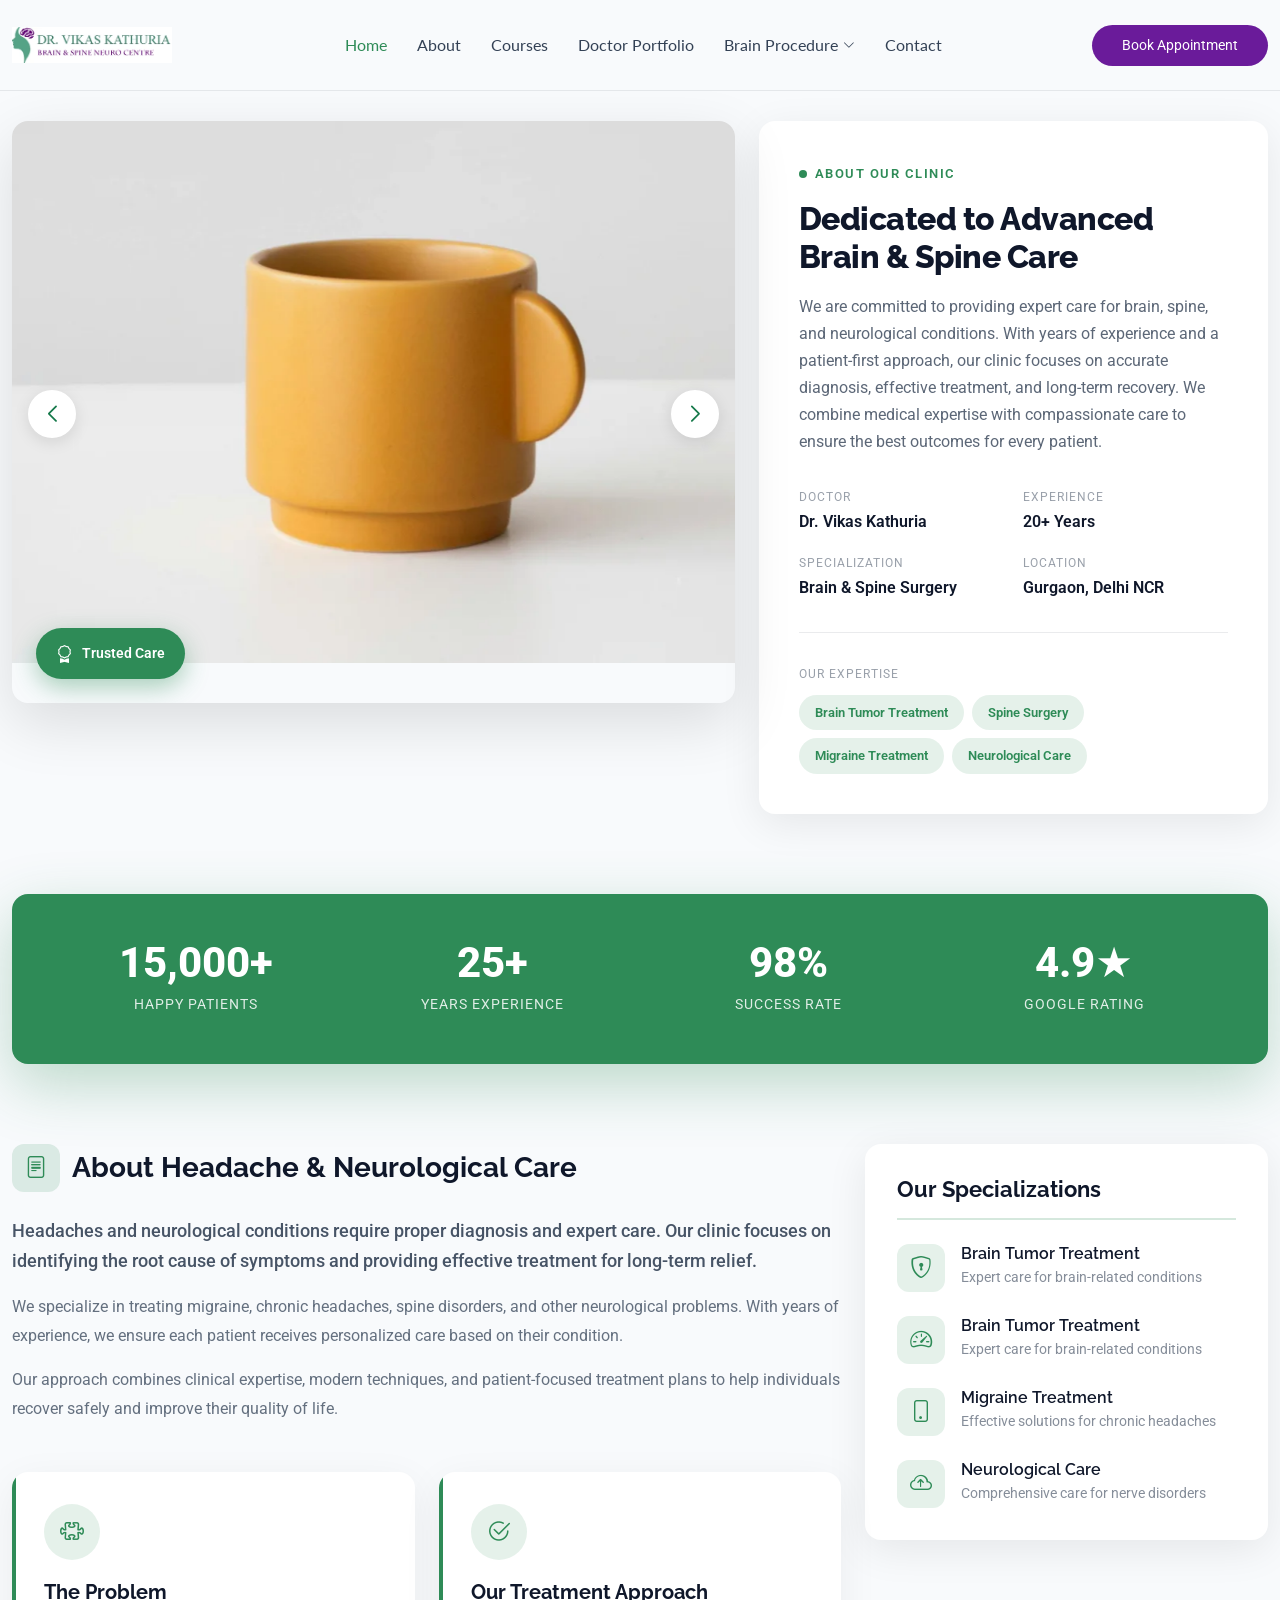
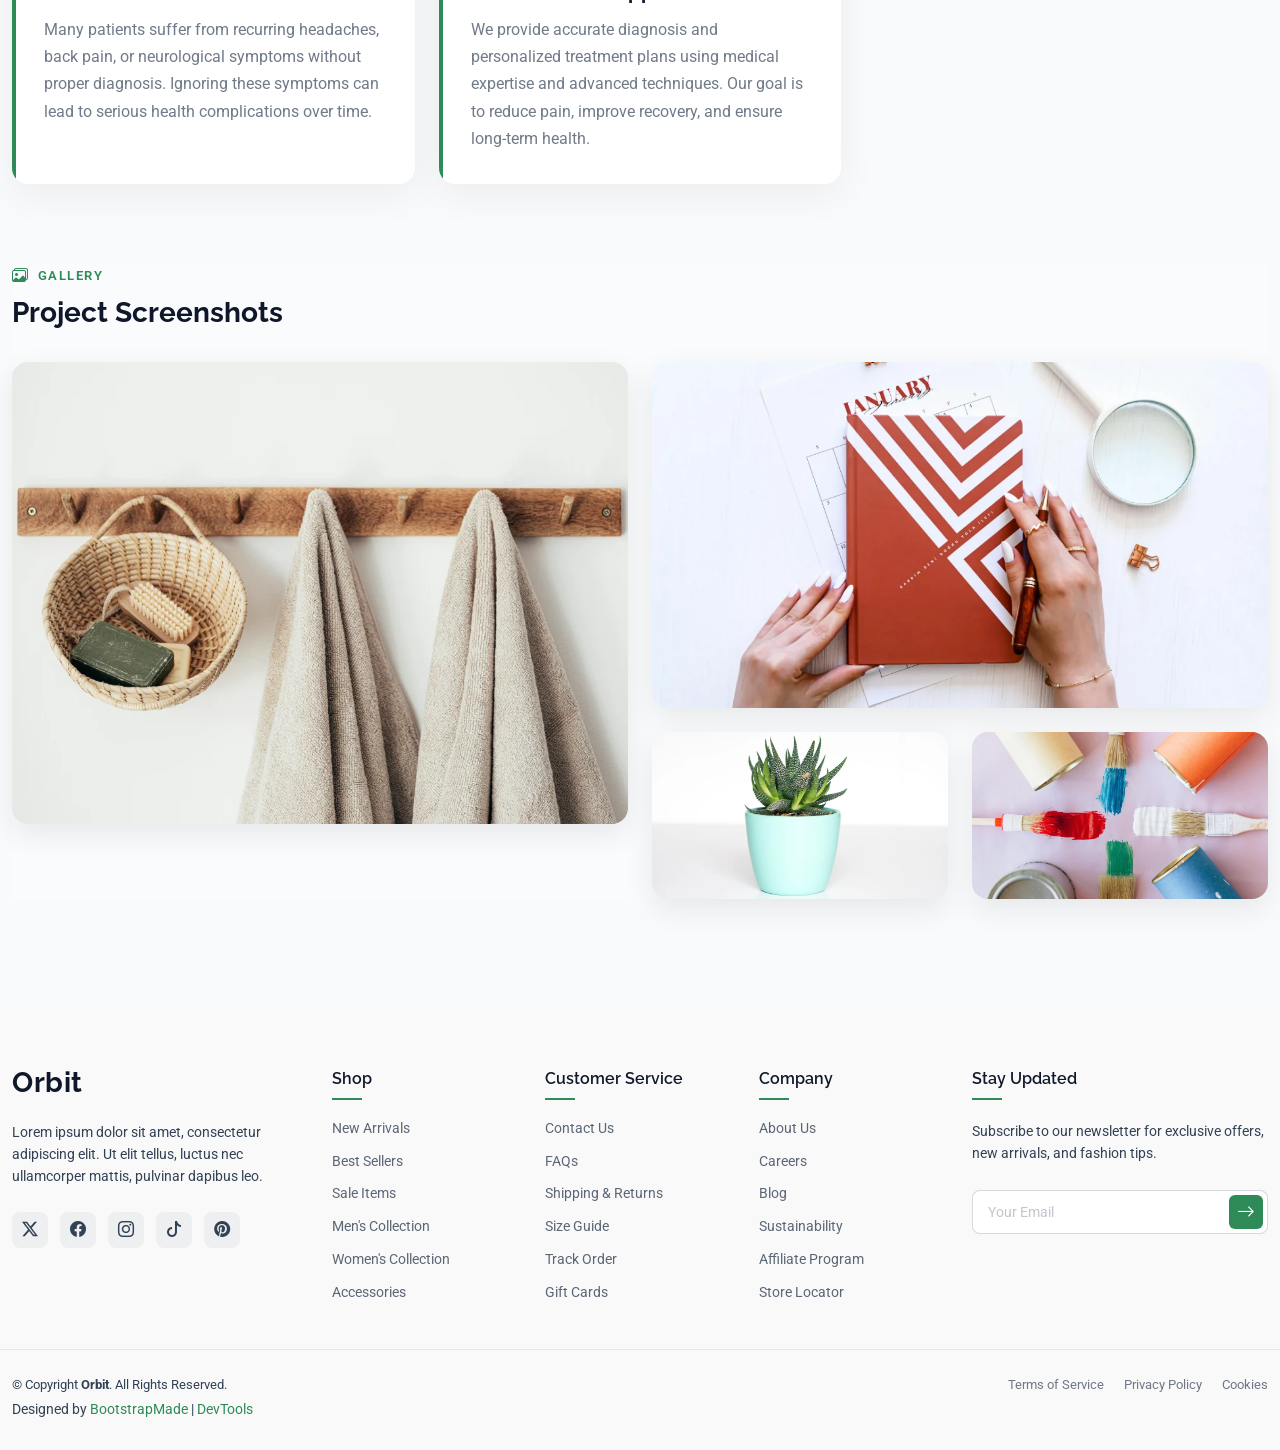
==== commit f0255e24: "fix the to many  code and create section" ====
--- a/about.html
+++ b/about.html
@@ -2,63 +2,64 @@
 <html lang="en">
 
 <head>
-  <meta charset="utf-8">
-  <meta content="width=device-width, initial-scale=1.0" name="viewport">
-  <title>Drvikaskathuria</title>
-  <meta name="description" content="">
-  <meta name="keywords" content="">
-
-  <!-- Favicons -->
-  <link href="assets/img/dr_fab.png" rel="icon">
-  <link href="assets/img/dr_fab.png" rel="apple-touch-icon">
-
-  <!-- Fonts -->
-  <link href="https://fonts.googleapis.com" rel="preconnect">
-  <link href="https://fonts.gstatic.com" rel="preconnect" crossorigin>
-  <link
-    href="https://fonts.googleapis.com/css2?family=Roboto:ital,wght@0,100;0,300;0,400;0,500;0,700;0,900;1,100;1,300;1,400;1,500;1,700;1,900&family=Lato:ital,wght@0,100;0,300;0,400;0,700;0,900;1,100;1,300;1,400;1,700;1,900&family=Raleway:ital,wght@0,100;0,200;0,300;0,400;0,500;0,600;0,700;0,800;0,900;1,100;1,200;1,300;1,400;1,500;1,600;1,700;1,800;1,900&display=swap"
-    rel="stylesheet">
-
-  <!-- Vendor CSS Files -->
-  <link href="assets/vendor/bootstrap/css/bootstrap.min.css" rel="stylesheet">
-  <link href="assets/vendor/bootstrap-icons/bootstrap-icons.css" rel="stylesheet">
-  <link href="assets/vendor/aos/aos.css" rel="stylesheet">
-  <link href="assets/vendor/glightbox/css/glightbox.min.css" rel="stylesheet">
-  <link href="assets/vendor/swiper/swiper-bundle.min.css" rel="stylesheet">
-
-  <!-- Main CSS File -->
-  <link href="assets/css/main.css" rel="stylesheet">
-
-
-
-
-  <link rel="stylesheet" href="https://cdn.jsdelivr.net/npm/swiper@11/swiper-bundle.min.css" />
-
-  <link rel="stylesheet" href="https://cdn.jsdelivr.net/npm/@fancyapps/ui/dist/fancybox.css" />
+    <meta charset="utf-8">
+    <meta content="width=device-width, initial-scale=1.0" name="viewport">
+    <title>Portfolio Details - Orbit Bootstrap Template</title>
+    <meta name="description" content="">
+    <meta name="keywords" content="">
+
+    <!-- Favicons -->
+    <link href="assets/img/favicon.png" rel="icon">
+    <link href="assets/img/apple-touch-icon.png" rel="apple-touch-icon">
+
+    <!-- Fonts -->
+    <link href="https://fonts.googleapis.com" rel="preconnect">
+    <link href="https://fonts.gstatic.com" rel="preconnect" crossorigin>
+    <link
+        href="https://fonts.googleapis.com/css2?family=Roboto:ital,wght@0,100;0,300;0,400;0,500;0,700;0,900;1,100;1,300;1,400;1,500;1,700;1,900&family=Lato:ital,wght@0,100;0,300;0,400;0,700;0,900;1,100;1,300;1,400;1,700;1,900&family=Raleway:ital,wght@0,100;0,200;0,300;0,400;0,500;0,600;0,700;0,800;0,900;1,100;1,200;1,300;1,400;1,500;1,600;1,700;1,800;1,900&display=swap"
+        rel="stylesheet">
+
+    <!-- Vendor CSS Files -->
+    <link href="assets/vendor/bootstrap/css/bootstrap.min.css" rel="stylesheet">
+    <link href="assets/vendor/bootstrap-icons/bootstrap-icons.css" rel="stylesheet">
+    <link href="assets/vendor/aos/aos.css" rel="stylesheet">
+    <link href="assets/vendor/glightbox/css/glightbox.min.css" rel="stylesheet">
+    <link href="assets/vendor/swiper/swiper-bundle.min.css" rel="stylesheet">
+
+    <!-- Main CSS File -->
+    <link href="assets/css/main.css" rel="stylesheet">
+
+    <!-- =======================================================
+  * Template Name: Orbit
+  * Template URL: https://bootstrapmade.com/orbit-bootstrap-template/
+  * Updated: Jan 13 2026 with Bootstrap v5.3.8
+  * Author: BootstrapMade.com
+  * License: https://bootstrapmade.com/license/
+  ======================================================== -->
 </head>
 
-<body class="index-page">
-
-      <header id="header" class="header d-flex align-items-center sticky-top">
-    <div class="container position-relative d-flex align-items-center justify-content-between">
-
-      <a href="index.html" class="logo d-flex align-items-center me-auto me-xl-0">
-        <!-- Uncomment the line below if you also wish to use an image logo -->
-        <!-- <img src="assets/img/logo.webp" alt=""> -->
-        <img src="./assets/img/drvikaskathuria.webp" alt="" width="" height="auto">
-      </a>
-
-      <nav id="navmenu" class="navmenu">
-        <ul>
-          <li><a href="index.html" class="active">Home</a></li>
-          <li><a href="#about">About</a></li>
-          <li><a href="#services">Services</a></li>
-          <li><a href="#portfolio">Portfolio</a></li>
-          <li><a href="#team">Team</a></li>
-          <li class="dropdown"><a href="#"><span>Dropdown</span> <i class="bi bi-chevron-down toggle-dropdown"></i></a>
-            <ul>
-              <li><a href="#">Dropdown 1</a></li>
-              <li class="dropdown"><a href="#"><span>Deep Dropdown</span> <i
+<body class="portfolio-details-page">
+
+    <header id="header" class="header d-flex align-items-center sticky-top">
+        <div class="container position-relative d-flex align-items-center justify-content-between">
+
+            <a href="index.html" class="logo d-flex align-items-center me-auto me-xl-0">
+                <!-- Uncomment the line below if you also wish to use an image logo -->
+                <!-- <img src="assets/img/logo.webp" alt=""> -->
+                <img src="./assets/img/drvikaskathuria.webp" alt="" width="" height="auto">
+            </a>
+
+            <nav id="navmenu" class="navmenu">
+                <ul>
+                    <li><a href="#hero" class="active">Home</a></li>
+                    <li><a href="./about.html">About</a></li>
+                    <li><a href="./courses.html">Courses</a></li>
+                    <li><a href="./portfolio.html">Doctor Portfolio</a></li>
+                    <li class="dropdown"><a href="#"><span>Brain Procedure</span> <i
+                                class="bi bi-chevron-down toggle-dropdown"></i></a>
+                        <ul>
+                            <li><a href="./cms.html">Headache Treatment</a></li>
+                            <!-- <li class="dropdown"><a href="#"><span>Deep Dropdown</span> <i
                     class="bi bi-chevron-down toggle-dropdown"></i></a>
                 <ul>
                   <li><a href="#">Deep Dropdown 1</a></li>
@@ -70,438 +71,443 @@
               </li>
               <li><a href="#">Dropdown 2</a></li>
               <li><a href="#">Dropdown 3</a></li>
-              <li><a href="#">Dropdown 4</a></li>
-            </ul>
-          </li>
-          <li><a href="#contact">Contact</a></li>
-        </ul>
-        <i class="mobile-nav-toggle d-xl-none bi bi-list"></i>
-      </nav>
-
-      <a class="btn-getstarted" href="index.html#about">Book Appointment</a>
-
-    </div>
-  </header>
+              <li><a href="#">Dropdown 4</a></li> -->
+                        </ul>
+                    </li>
+                    <li><a href="#contact">Contact</a></li>
+                </ul>
+                <i class="mobile-nav-toggle d-xl-none bi bi-list"></i>
+            </nav>
+
+            <a class="btn-getstarted" href="index.html#about">Book Appointment</a>
+
+        </div>
+    </header>
 
 
     <main class="main">
 
-  <!-- About Section -->
-    <section id="about" class="about section">
-
-      <div class="container" data-aos="fade-up" data-aos-delay="100">
-
-        <div class="row gy-5 align-items-center">
-
-          <div class="col-xl-6 aos-init aos-animate" data-aos="fade-right" data-aos-delay="200">
-            <div class="about-images-wrapper">
-              <div class="image-main">
-                <img src="assets/img/about/about_dr.png" alt="Business meeting" class="img-fluid">
-              </div>
-              <div class="image-offset">
-                <img src="assets/img/about/dr.jpg" alt="Detail shot" class="img-fluid">
-              </div>
-              <div class="experience-badge">
-                <span class="years purecounter" data-purecounter-start="0" data-purecounter-end="25"
-                  data-purecounter-duration="1">25</span>
-                <span class="text">Years of<br>Excellence</span>
-              </div>
-              <div class="shape-pattern"></div>
+        <!-- Page Title -->
+        <!-- <div class="page-title">
+            <div class="title-wrapper">
+                <h2>About Our Clinic</h2>
             </div>
-          </div>
-
-          <div class="col-xl-6 aos-init aos-animate" data-aos="fade-left" data-aos-delay="300">
-            <div class="about-content">
-              <div class="section-subtitle">Who We Are</div>
-              <h2>Best Neurosurgeon in India – Dr. Vikas Kathuria</h2>
-              <p class="lead-text">
-                Dr. Vikas Kathuria is a Best Neurosurgeon in India and is on the list of the top neurosurgeons in
-                Gurgaon and the Delhi NCR region. He specializes in both
-                surgical and non-surgical treatment of the brain and spine and is an expert in neurosurgery in India.
-                Presently, Dr. Vikas Kathuria is working as a senior
-                consultant for brain and spine-related neurological procedures and neurosurgery at Max Hospital,
-                Gurgaon.
-              </p>
-              <p class="mb-4 description">
-                <span>Why Choose Dr. Vikas Kathuria?</span>
-
-              <ul style="list-style: none;">
-                <li><i class="bi bi-check-circle-fill"></i> Expertise in complex neurosurgical procedures</li>
-                <li><i class="bi bi-check-circle-fill"></i> Personalized treatment plans for each patient</li>
-                <li><i class="bi bi-check-circle-fill"></i> State-of-the-art medical technology and facilities</li>
-                <li><i class="bi bi-check-circle-fill"></i> Compassionate care and support throughout the treatment
-                  journey</li>
-              </ul>
-              </p>
-
-              <div class="features-grid">
-                <div class="feature-card">
-                  <i class="bi bi-check-circle-fill"></i>
-                  <span>25+ Years Experience</span>
-                </div>
-                <div class="feature-card">
-                  <i class="bi bi-check-circle-fill"></i>
-                  <span>1L+ Patients Treated</span>
-                </div>
-                <div class="feature-card">
-                  <i class="bi bi-check-circle-fill"></i>
-                  <span>Advanced Brain & Spine Surgery</span>
-                </div>
-                <div class="feature-card">
-                  <i class="bi bi-check-circle-fill"></i>
-                  <span>Trusted Neurosurgeon in NCR</span>
-                </div>
-              </div>
-
-
-              <div class="action-buttons">
-                <a href="#" class="btn btn-primary-custom">
-                  Consult Doctor Now <i class="bi bi-arrow-right"></i>
-                </a>
-                <div class="contact-info">
-                  <div class="icon-box">
-                    <i class="bi bi-telephone-fill"></i>
-                  </div>
-                  <div class="text">
-                    <span>Call Us Today</span>
-                    <a href="tel:+919215151260">+91-9215151260</a>
-                  </div>
-                </div>
-              </div>
+        </div> -->
+
+        <!-- Portfolio Details Section -->
+        <section id="portfolio-details" class="portfolio-details section">
+
+            <div class="container" data-aos="fade-up" data-aos-delay="100">
+
+                <div class="row gy-5">
+                    <div class="col-lg-7" data-aos="fade-right" data-aos-delay="100">
+                        <div class="hero-image-wrapper">
+                            <div class="portfolio-slider swiper init-swiper">
+                                <script type="application/json" class="swiper-config">
+                  {
+                    "loop": true,
+                    "speed": 700,
+                    "autoplay": {
+                      "delay": 4500
+                    },
+                    "effect": "slide",
+                    "slidesPerView": 1,
+                    "navigation": {
+                      "nextEl": ".swiper-button-next",
+                      "prevEl": ".swiper-button-prev"
+                    }
+                  }
+                </script>
+                                <div class="swiper-wrapper">
+                                    <div class="swiper-slide">
+                                        <img src="assets/img/portfolio/portfolio-5.webp" alt="Project Showcase"
+                                            class="img-fluid">
+                                    </div>
+                                    <div class="swiper-slide">
+                                        <img src="assets/img/portfolio/portfolio-7.webp" alt="Project Showcase"
+                                            class="img-fluid">
+                                    </div>
+                                    <div class="swiper-slide">
+                                        <img src="assets/img/portfolio/portfolio-8.webp" alt="Project Showcase"
+                                            class="img-fluid">
+                                    </div>
+                                </div>
+                                <div class="swiper-button-prev"></div>
+                                <div class="swiper-button-next"></div>
+                            </div>
+                            <div class="floating-badge">
+                                <i class="bi bi-award"></i>
+                                <span>Trusted Care</span>
+                            </div>
+                        </div>
+                    </div><!-- End Image Column -->
+
+                    <div class="col-lg-5" data-aos="fade-left" data-aos-delay="200">
+                        <div class="project-info-card">
+                            <div class="project-category">
+                                <span class="dot"></span>
+                                <span>About Our Clinic</span>
+                            </div>
+                            <h1 class="project-title">Dedicated to Advanced Brain & Spine Care</h1>
+                            <p class="project-excerpt">
+                                We are committed to providing expert care for brain, spine, and neurological conditions.
+                                With years of experience and a patient-first approach, our clinic focuses on accurate
+                                diagnosis,
+                                effective treatment, and long-term recovery. We combine medical expertise with
+                                compassionate care
+                                to ensure the best outcomes for every patient.
+                            </p>
+
+                            <div class="meta-grid">
+                                <div class="meta-item">
+                                    <span class="meta-label">Doctor</span>
+                                    <span class="meta-value">Dr. Vikas Kathuria</span>
+                                </div>
+
+                                <div class="meta-item">
+                                    <span class="meta-label">Experience</span>
+                                    <span class="meta-value">20+ Years</span>
+                                </div>
+
+                                <div class="meta-item">
+                                    <span class="meta-label">Specialization</span>
+                                    <span class="meta-value">Brain & Spine Surgery</span>
+                                </div>
+
+                                <div class="meta-item">
+                                    <span class="meta-label">Location</span>
+                                    <span class="meta-value">Gurgaon, Delhi NCR</span>
+                                </div>
+                            </div>
+
+                            <div class="tech-stack">
+                                <span class="tech-label">Our Expertise</span>
+
+                                <div class="tech-icons">
+                                    <span class="tech-badge">Brain Tumor Treatment</span>
+                                    <span class="tech-badge">Spine Surgery</span>
+                                    <span class="tech-badge">Migraine Treatment</span>
+                                    <span class="tech-badge">Neurological Care</span>
+                                </div>
+                            </div>
+                        </div>
+                    </div><!-- End Info Column -->
+                </div>
+
+                <div class="stats-ribbon" data-aos="fade-up" data-aos-delay="300">
+
+                    <div class="stat-box">
+                        <span class="stat-number">15,000+</span>
+                        <span class="stat-text">Happy Patients</span>
+                    </div>
+
+                    <div class="stat-box">
+                        <span class="stat-number">25+</span>
+                        <span class="stat-text">Years Experience</span>
+                    </div>
+
+                    <div class="stat-box">
+                        <span class="stat-number">98%</span>
+                        <span class="stat-text">Success Rate</span>
+                    </div>
+
+                    <div class="stat-box">
+                        <span class="stat-number">4.9★</span>
+                        <span class="stat-text">Google Rating</span>
+                    </div>
+
+                </div>
+
+                <div class="content-sections">
+                    <div class="row gy-5">
+                        <div class="col-lg-8" data-aos="fade-up" data-aos-delay="100">
+                            <div class="content-block">
+                                <div class="block-header">
+                                    <span class="block-icon"><i class="bi bi-file-text"></i></span>
+                                    <h3>About Headache & Neurological Care</h3>
+                                </div>
+                                <p class="lead-text">
+                                    Headaches and neurological conditions require proper diagnosis and expert care. Our
+                                    clinic focuses on identifying the root cause of symptoms and providing effective
+                                    treatment for long-term relief.
+                                </p>
+
+                                <p>
+                                    We specialize in treating migraine, chronic headaches, spine disorders, and other
+                                    neurological problems. With years of experience, we ensure each patient receives
+                                    personalized care based on their condition.
+                                </p>
+
+                                <p>
+                                    Our approach combines clinical expertise, modern techniques, and patient-focused
+                                    treatment plans to help individuals recover safely and improve their quality of
+                                    life.
+                                </p>
+                            </div>
+
+                            <div class="challenge-solution" data-aos="fade-up" data-aos-delay="200">
+                                <div class="row g-4">
+                                    <div class="col-md-6">
+                                        <div class="cs-card challenge">
+                                            <div class="cs-icon">
+                                                <i class="bi bi-puzzle"></i>
+                                            </div>
+                                            <h4>The Problem</h4>
+                                            <p>
+                                                Many patients suffer from recurring headaches, back pain, or
+                                                neurological symptoms without proper diagnosis. Ignoring these symptoms
+                                                can lead to serious health complications over time.
+                                            </p>
+                                        </div>
+                                    </div>
+                                    <div class="col-md-6">
+                                        <div class="cs-card solution">
+                                            <div class="cs-icon">
+                                                <i class="bi bi-check2-circle"></i>
+                                            </div>
+                                            <h4>Our Treatment Approach</h4>
+                                            <p>
+                                                We provide accurate diagnosis and personalized treatment plans using
+                                                medical expertise and advanced techniques. Our goal is to reduce pain,
+                                                improve recovery, and ensure long-term health.
+                                            </p>
+                                        </div>
+                                    </div>
+                                </div>
+                            </div>
+                        </div><!-- End Main Content Column -->
+
+                        <div class="col-lg-4" data-aos="fade-up" data-aos-delay="200">
+                            <div class="features-sidebar">
+                                <h3 class="sidebar-title">Our Specializations</h3>
+                                <div class="feature-list">
+                                    <div class="feature-item">
+                                        <div class="feature-icon">
+                                            <i class="bi bi-shield-lock"></i>
+                                        </div>
+                                        <div class="feature-content">
+                                            <h5>Brain Tumor Treatment</h5>
+                                            <p>Expert care for brain-related conditions</p>
+                                        </div>
+                                    </div>
+                                    <div class="feature-item">
+                                        <div class="feature-icon">
+                                            <i class="bi bi-speedometer2"></i>
+                                        </div>
+                                        <div class="feature-content">
+                                            <h5>Brain Tumor Treatment</h5>
+                                            <p>Expert care for brain-related conditions</p>
+                                        </div>
+                                    </div>
+                                    <div class="feature-item">
+                                        <div class="feature-icon">
+                                            <i class="bi bi-phone"></i>
+                                        </div>
+                                        <div class="feature-content">
+                                            <h5>Migraine Treatment</h5>
+                                            <p>Effective solutions for chronic headaches</p>
+                                        </div>
+                                    </div>
+                                    <div class="feature-item">
+                                        <div class="feature-icon">
+                                            <i class="bi bi-cloud-arrow-up"></i>
+                                        </div>
+                                        <div class="feature-content">
+                                            <h5>Neurological Care</h5>
+                                            <p>Comprehensive care for nerve disorders</p>
+                                        </div>
+                                    </div>
+                                </div>
+                            </div>
+                        </div><!-- End Sidebar Column -->
+                    </div>
+                </div>
+
+                <div class="gallery-section" data-aos="fade-up" data-aos-delay="100">
+                    <div class="gallery-header">
+                        <span class="section-label"><i class="bi bi-images"></i> Gallery</span>
+                        <h3>Project Screenshots</h3>
+                    </div>
+                    <div class="row g-4">
+                        <div class="col-md-6">
+                            <div class="gallery-card large">
+                                <a href="assets/img/portfolio/portfolio-11.webp" class="glightbox">
+                                    <img src="assets/img/portfolio/portfolio-11.webp" alt="Project Screenshot"
+                                        class="img-fluid" loading="lazy">
+                                    <div class="gallery-overlay">
+                                        <i class="bi bi-zoom-in"></i>
+                                    </div>
+                                </a>
+                            </div>
+                        </div>
+                        <div class="col-md-6">
+                            <div class="row g-4">
+                                <div class="col-12">
+                                    <div class="gallery-card">
+                                        <a href="assets/img/portfolio/portfolio-12.webp" class="glightbox">
+                                            <img src="assets/img/portfolio/portfolio-12.webp" alt="Project Screenshot"
+                                                class="img-fluid" loading="lazy">
+                                            <div class="gallery-overlay">
+                                                <i class="bi bi-zoom-in"></i>
+                                            </div>
+                                        </a>
+                                    </div>
+                                </div>
+                                <div class="col-6">
+                                    <div class="gallery-card">
+                                        <a href="assets/img/portfolio/portfolio-2.webp" class="glightbox">
+                                            <img src="assets/img/portfolio/portfolio-2.webp" alt="Project Screenshot"
+                                                class="img-fluid" loading="lazy">
+                                            <div class="gallery-overlay">
+                                                <i class="bi bi-zoom-in"></i>
+                                            </div>
+                                        </a>
+                                    </div>
+                                </div>
+                                <div class="col-6">
+                                    <div class="gallery-card">
+                                        <a href="assets/img/portfolio/portfolio-3.webp" class="glightbox">
+                                            <img src="assets/img/portfolio/portfolio-3.webp" alt="Project Screenshot"
+                                                class="img-fluid" loading="lazy">
+                                            <div class="gallery-overlay">
+                                                <i class="bi bi-zoom-in"></i>
+                                            </div>
+                                        </a>
+                                    </div>
+                                </div>
+                            </div>
+                        </div>
+                    </div>
+                </div>
+
+
 
             </div>
-          </div>
-
+
+        </section><!-- /Portfolio Details Section -->
+
+    </main>
+
+    <footer id="footer" class="footer light-background">
+
+        <div class="container footer-top">
+            <div class="row gy-4">
+                <div class="col-lg-3 col-md-6 footer-info">
+                    <a href="index.html" class="logo d-flex align-items-center mb-4">
+                        <span class="sitename">Orbit</span>
+                    </a>
+                    <p>Lorem ipsum dolor sit amet, consectetur adipiscing elit. Ut elit tellus, luctus nec ullamcorper
+                        mattis, pulvinar dapibus leo.</p>
+
+                    <div class="social-links d-flex mt-4">
+                        <a href="#" aria-label="Twitter"><i class="bi bi-twitter-x"></i></a>
+                        <a href="#" aria-label="Facebook"><i class="bi bi-facebook"></i></a>
+                        <a href="#" aria-label="Instagram"><i class="bi bi-instagram"></i></a>
+                        <a href="#" aria-label="TikTok"><i class="bi bi-tiktok"></i></a>
+                        <a href="#" aria-label="Pinterest"><i class="bi bi-pinterest"></i></a>
+                    </div>
+                </div>
+
+                <div class="col-lg-2 col-md-6 footer-links">
+                    <h4>Shop</h4>
+                    <ul>
+                        <li><a href="category.html">New Arrivals</a></li>
+                        <li><a href="category.html">Best Sellers</a></li>
+                        <li><a href="category.html">Sale Items</a></li>
+                        <li><a href="category.html">Men's Collection</a></li>
+                        <li><a href="category.html">Women's Collection</a></li>
+                        <li><a href="category.html">Accessories</a></li>
+                    </ul>
+                </div>
+
+                <div class="col-lg-2 col-md-6 footer-links">
+                    <h4>Customer Service</h4>
+                    <ul>
+                        <li><a href="contact.html">Contact Us</a></li>
+                        <li><a href="faq.html">FAQs</a></li>
+                        <li><a href="shiping-info.html">Shipping &amp; Returns</a></li>
+                        <li><a href="#">Size Guide</a></li>
+                        <li><a href="account.html">Track Order</a></li>
+                        <li><a href="#">Gift Cards</a></li>
+                    </ul>
+                </div>
+
+                <div class="col-lg-2 col-md-6 footer-links">
+                    <h4>Company</h4>
+                    <ul>
+                        <li><a href="about.html">About Us</a></li>
+                        <li><a href="about.html">Careers</a></li>
+                        <li><a href="blog.html">Blog</a></li>
+                        <li><a href="about.html">Sustainability</a></li>
+                        <li><a href="about.html">Affiliate Program</a></li>
+                        <li><a href="about.html">Store Locator</a></li>
+                    </ul>
+                </div>
+
+                <div class="col-lg-3 col-md-6">
+                    <div class="footer-newsletter">
+                        <h4>Stay Updated</h4>
+                        <p>Subscribe to our newsletter for exclusive offers, new arrivals, and fashion tips.</p>
+                        <form action="forms/newsletter.php" method="post" class="php-email-form">
+                            <div class="position-relative">
+                                <input type="email" name="email" placeholder="Your Email" required="">
+                                <button type="submit" class="btn-subscribe"><i class="bi bi-arrow-right"></i></button>
+                            </div>
+                            <div class="loading">Loading</div>
+                            <div class="error-message"></div>
+                            <div class="sent-message">Your subscription request has been sent. Thank you!</div>
+                        </form>
+                    </div>
+                </div>
+            </div>
         </div>
 
-      </div>
-
-    </section><!-- /About Section -->
-
-
-
-    <!-- ABOUT PAGE START -->
-<section class="about-doctor-section py-5">
-  <div class="container">
-    <div class="row align-items-center gy-4">
-
-      <!-- LEFT IMAGE -->
-      <div class="col-lg-5">
-        <div class="doctor-img position-relative">
-          <img src="assets/img/drvikaskathuria.webp" class="img-fluid rounded" alt="Dr Vikas Kathuria">
-
-          <!-- Experience Badge -->
-          <div class="exp-badge">
-            <h3>25+</h3>
-            <span>Years Experience</span>
-          </div>
+        <div class="container footer-bottom">
+            <div class="row gy-3">
+                <div class="col-md-6 order-2 order-md-1">
+                    <div class="copyright">
+                        <p>© <span>Copyright</span> <strong class="sitename">Orbit</strong>. All Rights Reserved.</p>
+                    </div>
+                    <div class="credits">
+                        <!-- All the links in the footer should remain intact. -->
+                        <!-- You can delete the links only if you've purchased the pro version. -->
+                        <!-- Licensing information: https://bootstrapmade.com/license/ -->
+                        <!-- Purchase the pro version with working PHP/AJAX contact form: [buy-url] -->
+                        Designed by <a href="https://bootstrapmade.com/">BootstrapMade</a> | <a
+                            href="https://bootstrapmade.com/tools/">DevTools</a>
+                    </div>
+                </div>
+                <div class="col-md-6 order-1 order-md-2">
+                    <div class="legal-links">
+                        <a href="tos.html">Terms of Service</a>
+                        <a href="privacy.html">Privacy Policy</a>
+                        <a href="privacy.html">Cookies</a>
+                    </div>
+                </div>
+            </div>
         </div>
-      </div>
-
-      <!-- RIGHT CONTENT -->
-      <div class="col-lg-7">
-        <span class="section-tag">WHO WE ARE</span>
-        <h2 class="mb-3">Best Neurosurgeon in India – Dr. Vikas Kathuria</h2>
-
-        <p>
-          Dr. Vikas Kathuria is a leading neurosurgeon in India with expertise in brain and spine treatments. 
-          With over 25 years of experience, he has successfully treated thousands of patients using advanced 
-          surgical and non-surgical techniques.
-        </p>
-
-        <ul class="list-unstyled about-list">
-          <li>✔ Expertise in complex neurosurgical procedures</li>
-          <li>✔ Personalized treatment plans</li>
-          <li>✔ Advanced medical technology</li>
-          <li>✔ Compassionate patient care</li>
-        </ul>
-
-        <!-- BUTTONS -->
-        <div class="d-flex flex-wrap gap-3 mt-3">
-          <a href="#" class="btn btn-success">Book Appointment</a>
-          <a href="#" class="btn btn-outline-success">Chat on WhatsApp</a>
-        </div>
-      </div>
-
-    </div>
-  </div>
-</section>
-
-
-<!-- SECTION 2: EXPERIENCE / HIGHLIGHTS -->
-<section class="highlight-section py-5 bg-light">
-  <div class="container">
-    <div class="row text-center gy-4">
-
-      <div class="col-md-3">
-        <div class="highlight-box">
-          <h3>25+</h3>
-          <p>Years Experience</p>
-        </div>
-      </div>
-
-      <div class="col-md-3">
-        <div class="highlight-box">
-          <h3>1L+</h3>
-          <p>Patients Treated</p>
-        </div>
-      </div>
-
-      <div class="col-md-3">
-        <div class="highlight-box">
-          <h3>500+</h3>
-          <p>Surgeries</p>
-        </div>
-      </div>
-
-      <div class="col-md-3">
-        <div class="highlight-box">
-          <h3>Top Rated</h3>
-          <p>Neurosurgeon</p>
-        </div>
-      </div>
-
-    </div>
-  </div>
-</section>
-
-
-<!-- SECTION 3: SPECIALIZATION -->
-<section class="specialization-section py-5">
-  <div class="container text-center">
-    <h2 class="mb-4">Specializations</h2>
-
-    <div class="row gy-4">
-
-      <div class="col-md-4">
-        <div class="spec-card">
-          <h5>Brain Surgery</h5>
-          <p>Advanced surgical treatment for brain disorders and tumors.</p>
-        </div>
-      </div>
-
-      <div class="col-md-4">
-        <div class="spec-card">
-          <h5>Spine Surgery</h5>
-          <p>Expert care for spine injuries, slip disc, and back pain.</p>
-        </div>
-      </div>
-
-      <div class="col-md-4">
-        <div class="spec-card">
-          <h5>Neurological Disorders</h5>
-          <p>Treatment for stroke, epilepsy, and nerve-related conditions.</p>
-        </div>
-      </div>
-
-    </div>
-  </div>
-</section>
-
-<!-- ======= -->
-<section class="why-choose py-5">
-  <div class="container">
-
-    <h2 class="text-center fw-bold mb-4">Why Choose Dr. Vikas Kathuria?</h2>
-
-    <div class="table-responsive">
-      <table class="table align-middle text-center custom-table">
-
-        <thead>
-          <tr>
-            <th class="text-start">Advantages</th>
-            <th>Our Treatment</th>
-            <th>Other Clinics/Hospitals</th>
-          </tr>
-        </thead>
-
-        <tbody>
-          <tr>
-            <td class="text-start">25+ Years of Specialist Experience</td>
-            <td class="text-success">✔</td>
-            <td class="text-danger">✖</td>
-          </tr>
-
-          <tr>
-            <td class="text-start">Advanced & Modern Techniques</td>
-            <td class="text-success">✔</td>
-            <td class="text-danger">✖</td>
-          </tr>
-
-          <tr>
-            <td class="text-start">Comprehensive Treatment Plan</td>
-            <td class="text-success">✔</td>
-            <td class="text-danger">✖</td>
-          </tr>
-
-          <tr>
-            <td class="text-start">Multi-Disciplinary Approach</td>
-            <td class="text-success">✔</td>
-            <td class="text-danger">✖</td>
-          </tr>
-
-          <tr>
-            <td class="text-start">Personalized 1:1 Patient Care</td>
-            <td class="text-success">✔</td>
-            <td class="text-danger">✖</td>
-          </tr>
-
-          <tr>
-            <td class="text-start">Focus on Long-Term Relief</td>
-            <td class="text-success">✔</td>
-            <td class="text-danger">✖</td>
-          </tr>
-        </tbody>
-
-      </table>
-    </div>
-
-  </div>
-</section>
-
-
-<!-- ======= -->
-
-<!-- SECTION 4: CTA -->
-<section class="cta-section py-5 text-center text-white">
-  <div class="container">
-    <h2>Take the First Step Towards Better Health</h2>
-    <p>Book your consultation with our expert neurosurgeon today.</p>
-
-    <div class="mt-3">
-      <a href="#" class="btn btn-light me-2">Book Appointment</a>
-      <a href="#" class="btn btn-outline-light">Call Now</a>
-    </div>
-  </div>
-</section>
-
-
-
-    </main>
-
-
-    
-  <footer id="footer" class="footer light-background">
-
-    <div class="container footer-top">
-      <div class="row gy-4">
-  <div class="col-lg-3 col-md-6 footer-info">
-    <a href="index.html" class="logo d-flex align-items-center mb-4">
-      <img src="./assets/img/drvikaskathuria.webp" alt="Dr Vikas Kathuria Clinic" width="250px" height="auto">
-    </a>
-    <p>Providing advanced, compassionate healthcare with experienced doctors and modern facilities. Your health and well-being are our top priority.</p>
-    <div class="social-links d-flex mt-4">
-      <a href="#" aria-label="Twitter"><i class="bi bi-twitter-x"></i></a>
-      <a href="#" aria-label="Facebook"><i class="bi bi-facebook"></i></a>
-      <a href="#" aria-label="Instagram"><i class="bi bi-instagram"></i></a>
-      <a href="#" aria-label="YouTube"><i class="bi bi-youtube"></i></a>
-      <a href="#" aria-label="LinkedIn"><i class="bi bi-linkedin"></i></a>
-    </div>
-  </div>
-
-  <div class="col-lg-2 col-md-6 footer-links">
-    <h4>Our Services</h4>
-    <ul>
-      <li><a href="#">General Consultation</a></li>
-      <li><a href="#">Dental Care</a></li>
-      <li><a href="#">Skin Treatment</a></li>
-      <li><a href="#">Cardiology</a></li>
-      <li><a href="#">Health Checkup</a></li>
-      <li><a href="#">Emergency Care</a></li>
-    </ul>
-  </div>
-
-  <div class="col-lg-2 col-md-6 footer-links">
-    <h4>Patient Support</h4>
-    <ul>
-      <li><a href="#">Contact Us</a></li>
-      <li><a href="#">FAQs</a></li>
-      <li><a href="#">Book Appointment</a></li>
-      <li><a href="#">Patient Guidelines</a></li>
-      <li><a href="#">Reports & Results</a></li>
-      <li><a href="#">Insurance Help</a></li>
-    </ul>
-  </div>
-
-  <div class="col-lg-2 col-md-6 footer-links">
-    <h4>About Clinic</h4>
-    <ul>
-      <li><a href="about.html">About Us</a></li>
-      <li><a href="#">Our Doctors</a></li>
-      <li><a href="blog.html">Health Blog</a></li>
-      <li><a href="#">Careers</a></li>
-      <li><a href="#">Privacy Policy</a></li>
-      <li><a href="#">Terms & Conditions</a></li>
-    </ul>
-  </div>
-
-  <div class="col-lg-3 col-md-6">
-    <div class="footer-newsletter">
-      <h4>Health Tips & Updates</h4>
-      <p>Subscribe to receive health tips, clinic updates, and expert advice directly in your inbox.</p>
-      <form action="forms/newsletter.php" method="post" class="php-email-form">
-        <div class="position-relative">
-          <input type="email" name="email" placeholder="Enter your email" required="">
-          <button type="submit" class="btn-subscribe"><i class="bi bi-arrow-right"></i></button>
-        </div>
-        <div class="loading">Loading</div>
-        <div class="error-message"></div>
-        <div class="sent-message">Thank you! You have successfully subscribed.</div>
-      </form>
-    </div>
-  </div>
-</div>
-
-    <div class="container footer-bottom">
-      <div class="row gy-3">
-        <div class="col-md-6 order-2 order-md-1">
-          <div class="copyright">
-            <p>© <span>Copyright</span> <strong class="sitename">drvikaskathuria</strong>. All Rights Reserved.</p>
-          </div>
-          <div class="credits">
-            <!-- All the links in the footer should remain intact. -->
-            <!-- You can delete the links only if you've purchased the pro version. -->
-            <!-- Licensing information: https://bootstrapmade.com/license/ -->
-            <!-- Purchase the pro version with working PHP/AJAX contact form: [buy-url] -->
-            Designed by <a href="" | Deepak<a
-              href=""></a>
-          </div>
-        </div>
-        <div class="col-md-6 order-1 order-md-2">
-          <div class="legal-links">
-            <a href="tos.html">Terms of Service</a>
-            <a href="#">Privacy Policy</a>
-            <a href="#">Cookies</a>
-          </div>
-        </div>
-      </div>
-    </div>
-
-  </footer>
-
-  <!-- Scroll Top -->
-  <a href="#" id="scroll-top" class="scroll-top d-flex align-items-center justify-content-center"><i
-      class="bi bi-arrow-up-short"></i></a>
-
-  <!-- Preloader -->
-  <div id="preloader"></div>
-
-  <!-- Vendor JS Files -->
-  <script src="assets/vendor/bootstrap/js/bootstrap.bundle.min.js"></script>
-  <script src="assets/vendor/php-email-form/validate.js"></script>
-  <script src="assets/vendor/aos/aos.js"></script>
-  <script src="assets/vendor/glightbox/js/glightbox.min.js"></script>
-  <script src="assets/vendor/imagesloaded/imagesloaded.pkgd.min.js"></script>
-  <script src="assets/vendor/isotope-layout/isotope.pkgd.min.js"></script>
-  <script src="assets/vendor/purecounter/purecounter_vanilla.js"></script>
-  <script src="assets/vendor/swiper/swiper-bundle.min.js"></script>
-
-  <!-- Main JS File -->
-  <script src="assets/js/main.js"></script>
-
-  <!--  crousal -->
-  <script src="https://cdn.jsdelivr.net/npm/swiper@11/swiper-bundle.min.js"></script>
-  <script src="https://cdn.jsdelivr.net/npm/@fancyapps/ui/dist/fancybox.umd.js"></script>
+
+    </footer>
+
+    <!-- Scroll Top -->
+    <a href="#" id="scroll-top" class="scroll-top d-flex align-items-center justify-content-center"><i
+            class="bi bi-arrow-up-short"></i></a>
+
+    <!-- Preloader -->
+    <div id="preloader"></div>
+
+    <!-- Vendor JS Files -->
+    <script src="assets/vendor/bootstrap/js/bootstrap.bundle.min.js"></script>
+    <script src="assets/vendor/php-email-form/validate.js"></script>
+    <script src="assets/vendor/aos/aos.js"></script>
+    <script src="assets/vendor/glightbox/js/glightbox.min.js"></script>
+    <script src="assets/vendor/imagesloaded/imagesloaded.pkgd.min.js"></script>
+    <script src="assets/vendor/isotope-layout/isotope.pkgd.min.js"></script>
+    <script src="assets/vendor/purecounter/purecounter_vanilla.js"></script>
+    <script src="assets/vendor/swiper/swiper-bundle.min.js"></script>
+
+    <!-- Main JS File -->
+    <script src="assets/js/main.js"></script>
 
 </body>
 
--- a/assets/css/main.css
+++ b/assets/css/main.css
@@ -7190,4 +7190,554 @@
   font-weight: bold;
 }
 
-/* =================== */+/* =================== */
+
+
+
+
+/* ================ cms section=================== */
+
+
+/* Left container */
+/* ===== MAIN GRID ===== */
+.gallery-row {
+  display: grid;
+  grid-template-columns: 2fr 1fr 1fr;
+  gap: 15px;
+  height: 420px; /* 🔥 KEY FIX */
+}
+
+/* ===== LEFT SIDE ===== */
+.left-side {
+  position: relative;
+  height: 100%;
+  overflow: hidden;
+  border-radius: 16px;
+}
+
+/* VIDEO */
+.gallery-video {
+  width: 100%;
+  height: 100%;
+}
+
+.gallery-video iframe {
+  width: 100%;
+  height: 100%;
+  border-radius: 16px;
+}
+
+/* IMAGE (fallback) */
+.gallery-left img {
+  width: 100%;
+  height: 100%;
+  object-fit: cover;
+  border-radius: 16px;
+}
+
+/* ===== MIDDLE ===== */
+.gallery-middle {
+  display: grid;
+  grid-template-rows: 1fr 1fr;
+  gap: 15px;
+  height: 100%;
+}
+
+.gallery-middle a {
+  height: 100%;
+}
+
+.gallery-middle img {
+  width: 100%;
+  height: 100%;
+  object-fit: cover;
+  border-radius: 16px;
+}
+
+/* ===== RIGHT ===== */
+.right-side {
+  height: 100%;
+}
+
+.gallery-right img {
+  width: 100%;
+  height: 100%;
+  object-fit: cover;
+  border-radius: 16px;
+}
+
+/* ===== HOVER ===== */
+.gallery-img {
+  transition: 0.4s ease;
+}
+
+.gallery-img:hover {
+  transform: scale(1.05);
+}
+
+/* ============================= */
+/* 🔥 TABLET */
+/* ============================= */
+@media (max-width: 992px) {
+  .gallery-row {
+    grid-template-columns: 1fr 1fr;
+    height: auto;
+  }
+
+  .left-side {
+    grid-column: span 2;
+    height: 300px;
+  }
+
+  .right-side {
+    grid-column: span 2;
+    height: 250px;
+  }
+
+  .gallery-middle img {
+    height: 180px;
+  }
+}
+
+/* ============================= */
+/* 📱 MOBILE (IMPORTANT 🔥) */
+/* ============================= */
+@media (max-width: 576px) {
+
+  /* ONLY SHOW VIDEO */
+  .gallery-middle,
+  .right-side {
+    display: none;
+  }
+
+  .gallery-row {
+    grid-template-columns: 1fr;
+    height: auto;
+  }
+
+  .left-side {
+    height: 220px;
+  }
+}
+
+
+/*  */
+
+img {
+  max-width: 100%;
+  height: auto;
+  display: block;
+}
+/* ===== CONTAINER FIX ===== */
+.container {
+  max-width: 1320px;
+}
+
+/* ===== LEFT CONTENT ===== */
+.about_accomadation {
+  font-size: 15px;
+  line-height: 1.7;
+  color: #444;
+}
+
+/* ===== RIGHT SIDE STICKY ===== */
+.sticky-box {
+  position: sticky;
+  top: 90px;
+}
+
+/* ===== BOOKING CARD ===== */
+.right-side-price {
+  border-radius: 16px;
+  padding: 20px;
+}
+
+/* ===== FORM ===== */
+.yacht-input {
+  height: 45px;
+  border-radius: 8px;
+  border: 1px solid #ddd;
+  font-size: 14px;
+}
+
+.yacht-input:focus {
+  border-color: #198754;
+  box-shadow: none;
+}
+
+textarea.yacht-input {
+  height: auto;
+}
+
+/* ===== BUTTON ===== */
+.yacht-btn {
+  background: #198754;
+  border: none;
+  padding: 12px;
+  border-radius: 10px;
+  font-weight: 600;
+  transition: 0.3s;
+}
+
+.yacht-btn:hover {
+  background: #146c43;
+}
+
+/* ===== EXTRA THINGS SECTION ===== */
+.exta_things {
+  margin-top: 40px;
+}
+
+.extra_things_card {
+  display: grid;
+  grid-template-columns: repeat(3, 1fr);
+  gap: 15px;
+}
+
+.extra_card {
+  background: #fff;
+  border-radius: 12px;
+  overflow: hidden;
+  transition: 0.3s;
+  box-shadow: 0 5px 20px rgba(0,0,0,0.05);
+}
+
+.extra_card img {
+  width: 100%;
+  height: 150px;
+  object-fit: cover;
+}
+
+.extra_card_body {
+  padding: 10px;
+  text-align: center;
+}
+
+.extra_adon_heading {
+  font-size: 14px;
+  font-weight: 600;
+  margin: 0;
+}
+
+.extra_card:hover {
+  transform: translateY(-5px);
+}
+
+/* ===== TABS SECTION ===== */
+.modern-card {
+  background: #fff;
+  border-radius: 16px;
+  padding: 20px;
+  margin-top: 20px;
+}
+
+.section-title {
+  font-weight: 600;
+  margin-bottom: 15px;
+}
+
+/* Tabs */
+.tabs input {
+  display: none;
+}
+
+.tabs label {
+  padding: 10px 15px;
+  background: #f1f1f1;
+  border-radius: 8px;
+  cursor: pointer;
+  margin-right: 5px;
+  font-size: 14px;
+}
+
+.tabs input:checked + label {
+  background: #198754;
+  color: #fff;
+}
+
+.tab-content {
+  display: none;
+  margin-top: 15px;
+}
+
+#tab1:checked ~ .tab-content:nth-of-type(1),
+#tab3:checked ~ .tab-content:nth-of-type(2),
+#tab4:checked ~ .tab-content:nth-of-type(3) {
+  display: block;
+}
+
+/* ===== TABLE RESPONSIVE ===== */
+.table {
+  overflow-x: auto;
+}
+
+/* ===== MOBILE RESPONSIVE ===== */
+@media (max-width: 992px) {
+  .extra_things_card {
+    grid-template-columns: repeat(2, 1fr);
+  }
+
+  .sticky-box {
+    position: static;
+  }
+}
+
+@media (max-width: 576px) {
+  .extra_things_card {
+    grid-template-columns: 1fr;
+  }
+
+  h1 {
+    font-size: 22px;
+  }
+
+  .right-side-price {
+    padding: 15px;
+  }
+}
+
+
+/* testimonial */
+
+.testimonial-section {
+  padding: 80px 0;
+  background: #f9fbfc;
+}
+
+.section-title {
+  font-weight: 700;
+}
+
+/* Card */
+.testimonial-card {
+  background: #fff;
+  padding: 30px 20px;
+  border-radius: 20px;
+  text-align: center;
+  box-shadow: 0 10px 30px rgba(0,0,0,0.05);
+  transition: 0.3s;
+  height: 100%;
+}
+
+.testimonial-card.active {
+  border: 2px solid #5aa382;
+}
+
+/* Image */
+.user-img {
+  width: 70px;
+  height: 70px;
+  border-radius: 50%;
+  margin-bottom: 10px;
+}
+
+/* Text */
+.testimonial-card p {
+  font-size: 14px;
+  color: #555;
+  margin: 15px 0;
+  line-height: 1.6;
+}
+
+/* Footer */
+.testimonial-footer {
+  display: flex;
+  justify-content: space-between;
+  font-size: 13px;
+  color: #888;
+  border-top: 1px solid #eee;
+  padding-top: 10px;
+}
+
+/* Rating */
+.rating {
+  color: #f4b400;
+}
+
+/* Swiper */
+.swiper {
+  padding-bottom: 40px;
+}
+
+.swiper-pagination-bullet {
+  background: #ccc;
+  opacity: 1;
+}
+
+.swiper-pagination-bullet-active {
+  background: #5aa382;
+}
+
+
+/* faq */
+
+.faq-section {
+  padding: 80px 0;
+  background: #f9fbfc;
+}
+
+.section-title h2 {
+  font-weight: 700;
+  margin-bottom: 10px;
+}
+
+.section-title p {
+  color: #666;
+  margin-bottom: 40px;
+}
+
+/* FAQ */
+.faq-item {
+  background: #fff;
+  border-radius: 12px;
+  margin-bottom: 15px;
+  overflow: hidden;
+  box-shadow: 0 5px 20px rgba(0,0,0,0.05);
+}
+
+.faq-question {
+  padding: 18px 20px;
+  cursor: pointer;
+  font-weight: 600;
+  display: flex;
+  justify-content: space-between;
+}
+
+.faq-answer {
+  max-height: 0;
+  overflow: hidden;
+  transition: 0.4s;
+  padding: 0 20px;
+}
+
+.faq-item.active .faq-answer {
+  max-height: 500px;
+  padding: 10px 20px;
+}
+
+.icon {
+  color: #198754;
+}
+
+/* Mobile */
+@media (max-width: 768px) {
+  .faq-question {
+    font-size: 14px;
+  }
+}
+/* ========= cms end============ */
+
+
+
+/*  course section listing page */
+
+/* SECTION */
+.course-section {
+  padding: 80px 0;
+  background: #f9fbfc;
+}
+
+/* FLEX WRAPPER */
+.course-wrapper {
+  display: flex;
+  flex-wrap: wrap;
+  gap: 20px;
+}
+
+/* CARD */
+.course-card {
+  width: calc(33.33% - 14px);
+  background: #fff;
+  border-radius: 16px;
+  overflow: hidden;
+  box-shadow: 0 10px 30px rgba(0,0,0,0.05);
+  transition: 0.3s;
+}
+
+.course-card:hover {
+  transform: translateY(-5px);
+}
+
+/* IMAGE */
+.course-img {
+  position: relative;
+}
+
+.course-img img {
+  width: 100%;
+  height: 220px;
+  object-fit: cover;
+}
+
+/* PRICE TAG */
+.course-price {
+  position: absolute;
+  bottom: 10px;
+  right: 10px;
+  background: #198754;
+  color: #fff;
+  padding: 6px 12px;
+  border-radius: 20px;
+  font-size: 13px;
+}
+
+/* BODY */
+.course-body {
+  padding: 15px;
+}
+
+.course-body h4 {
+  font-size: 18px;
+  margin-bottom: 10px;
+}
+
+/* INFO */
+.course-info {
+  display: flex;
+  justify-content: space-between;
+  font-size: 13px;
+  color: #666;
+  margin-bottom: 10px;
+}
+
+/* TEXT */
+.course-body p {
+  font-size: 14px;
+  color: #555;
+}
+
+/* BUTTON */
+.course-btn {
+  display: inline-block;
+  margin-top: 10px;
+  background: #198754;
+  color: #fff;
+  padding: 8px 15px;
+  border-radius: 8px;
+  font-size: 14px;
+  text-decoration: none;
+}
+
+.course-btn:hover {
+  background: #146c43;
+}
+
+/* ============================= */
+/* 📱 TABLET */
+/* ============================= */
+@media (max-width: 992px) {
+  .course-card {
+    width: calc(50% - 10px);
+  }
+}
+
+/* ============================= */
+/* 📱 MOBILE */
+/* ============================= */
+@media (max-width: 576px) {
+  .course-card {
+    width: 100%;
+  }
+}
+
+/*  */
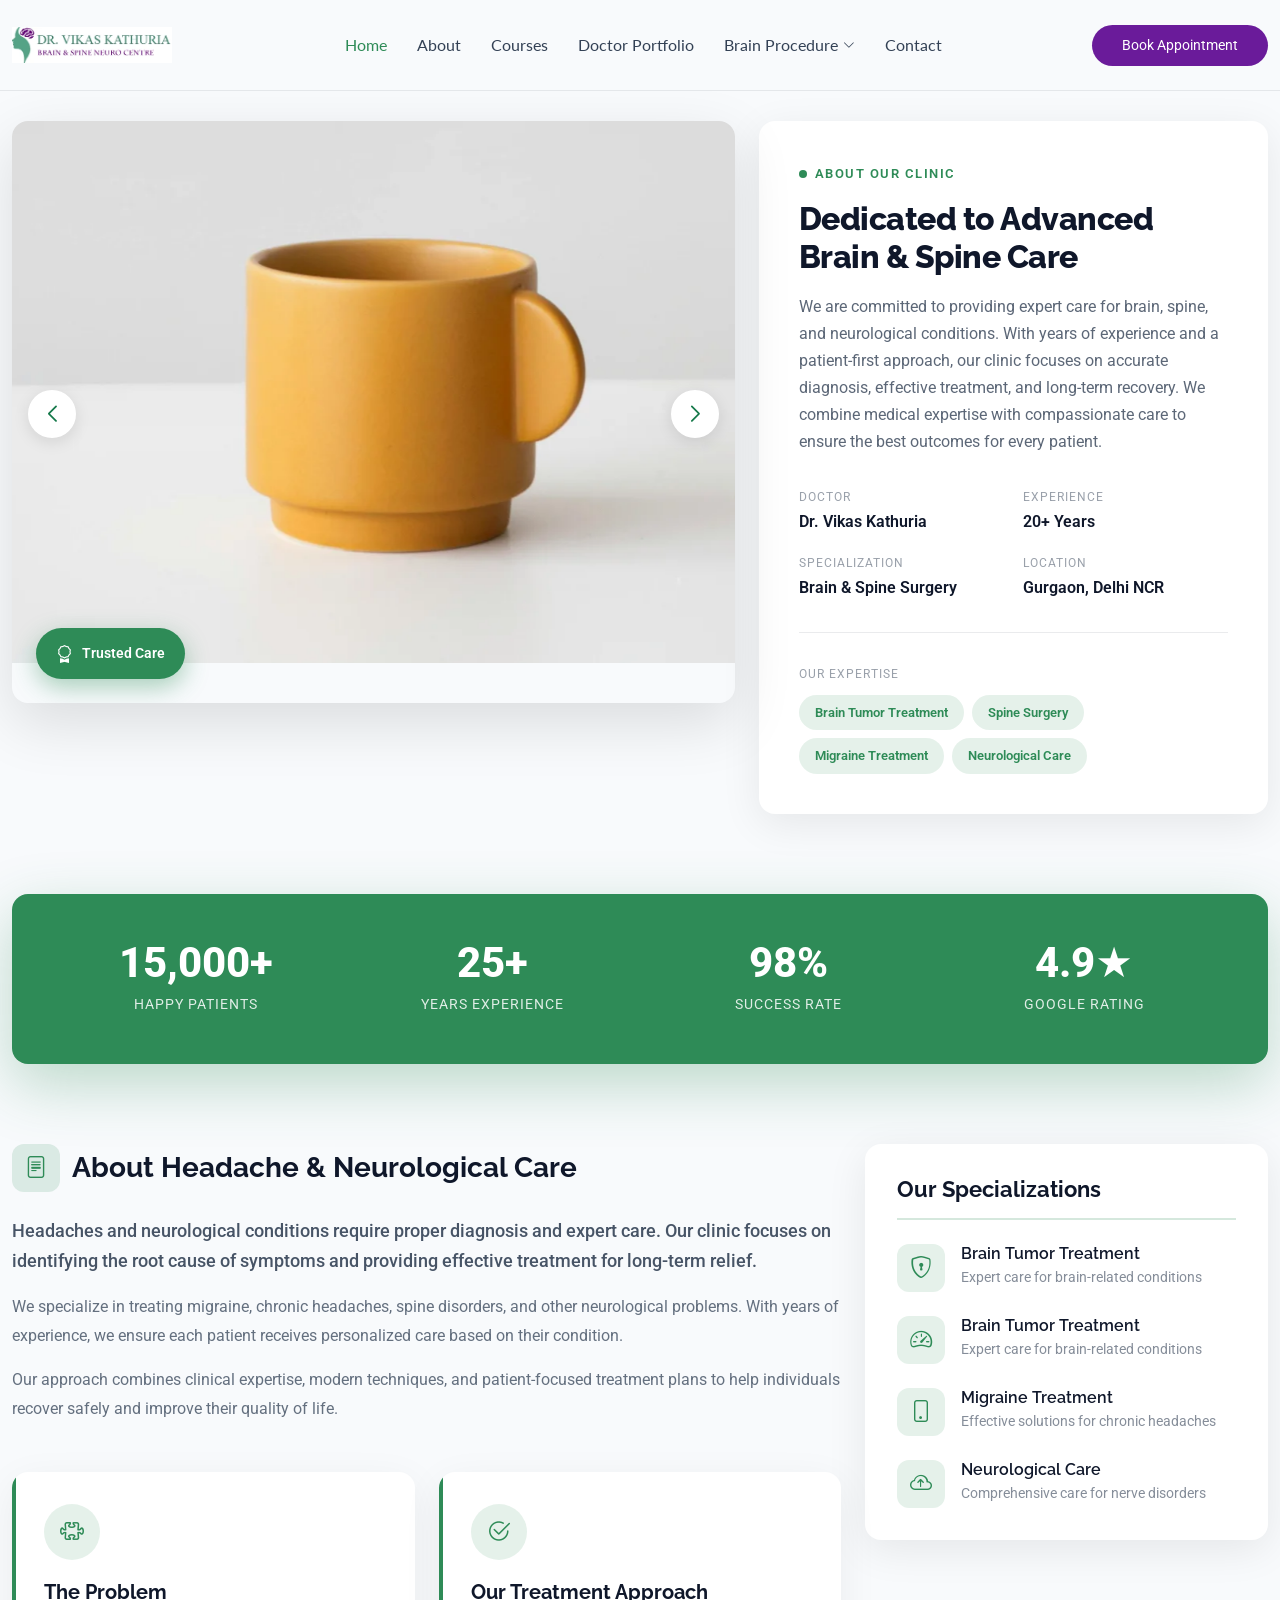
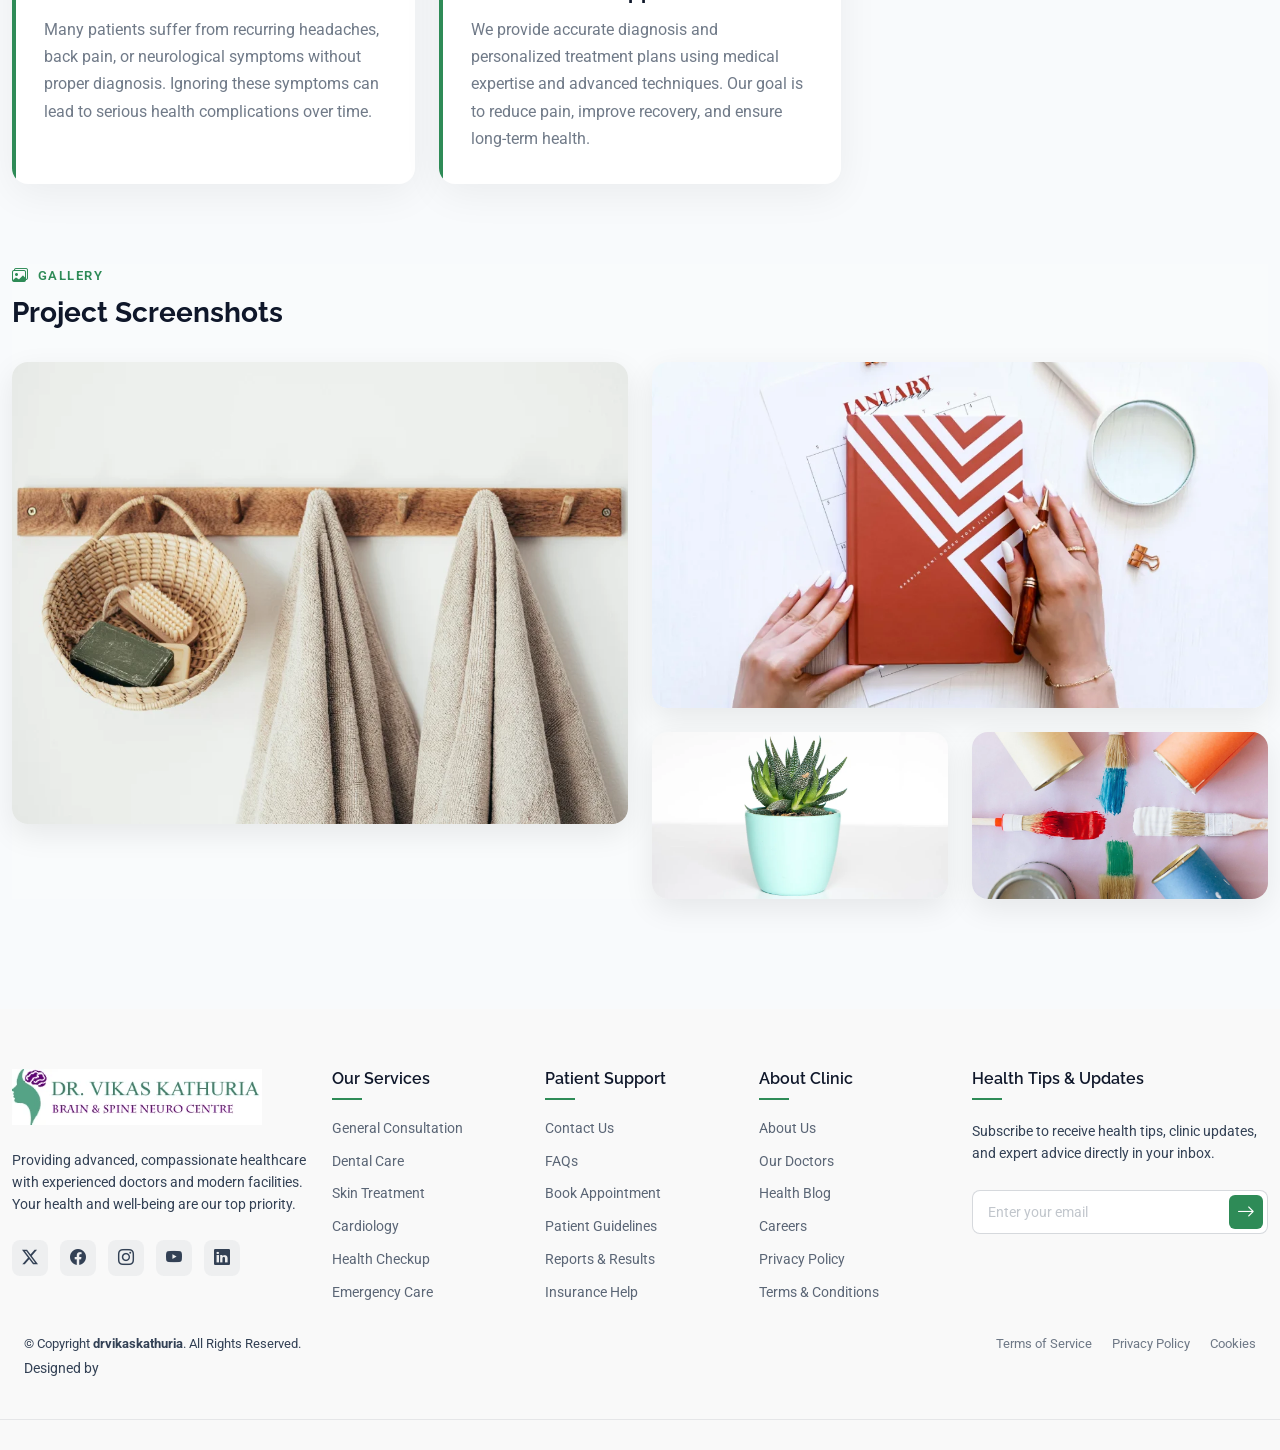
==== commit a7f27d17: "fix the footer and hearder" ====
--- a/about.html
+++ b/about.html
@@ -40,26 +40,25 @@
 
 <body class="portfolio-details-page">
 
-    <header id="header" class="header d-flex align-items-center sticky-top">
-        <div class="container position-relative d-flex align-items-center justify-content-between">
-
-            <a href="index.html" class="logo d-flex align-items-center me-auto me-xl-0">
-                <!-- Uncomment the line below if you also wish to use an image logo -->
-                <!-- <img src="assets/img/logo.webp" alt=""> -->
-                <img src="./assets/img/drvikaskathuria.webp" alt="" width="" height="auto">
-            </a>
-
-            <nav id="navmenu" class="navmenu">
-                <ul>
-                    <li><a href="#hero" class="active">Home</a></li>
-                    <li><a href="./about.html">About</a></li>
-                    <li><a href="./courses.html">Courses</a></li>
-                    <li><a href="./portfolio.html">Doctor Portfolio</a></li>
-                    <li class="dropdown"><a href="#"><span>Brain Procedure</span> <i
-                                class="bi bi-chevron-down toggle-dropdown"></i></a>
-                        <ul>
-                            <li><a href="./cms.html">Headache Treatment</a></li>
-                            <!-- <li class="dropdown"><a href="#"><span>Deep Dropdown</span> <i
+      <header id="header" class="header d-flex align-items-center sticky-top">
+    <div class="container position-relative d-flex align-items-center justify-content-between">
+
+      <a href="index.html" class="logo d-flex align-items-center me-auto me-xl-0">
+        <!-- Uncomment the line below if you also wish to use an image logo -->
+        <!-- <img src="assets/img/logo.webp" alt=""> -->
+        <img src="./assets/img/drvikaskathuria.webp" alt="" width="" height="auto">
+      </a>
+
+      <nav id="navmenu" class="navmenu">
+        <ul>
+          <li><a href="#hero" class="active">Home</a></li>
+          <li><a href="./about.html">About</a></li>
+          <li><a href="./courses.html">Courses</a></li>
+          <li><a href="./portfolio.html">Doctor Portfolio</a></li>
+          <li class="dropdown"><a href="#"><span>Brain Procedure</span> <i class="bi bi-chevron-down toggle-dropdown"></i></a>
+            <ul>
+              <li><a href="./cms.html">Headache Treatment</a></li>
+              <!-- <li class="dropdown"><a href="#"><span>Deep Dropdown</span> <i
                     class="bi bi-chevron-down toggle-dropdown"></i></a>
                 <ul>
                   <li><a href="#">Deep Dropdown 1</a></li>
@@ -72,17 +71,17 @@
               <li><a href="#">Dropdown 2</a></li>
               <li><a href="#">Dropdown 3</a></li>
               <li><a href="#">Dropdown 4</a></li> -->
-                        </ul>
-                    </li>
-                    <li><a href="#contact">Contact</a></li>
-                </ul>
-                <i class="mobile-nav-toggle d-xl-none bi bi-list"></i>
-            </nav>
-
-            <a class="btn-getstarted" href="index.html#about">Book Appointment</a>
-
-        </div>
-    </header>
+            </ul>
+          </li>
+          <li><a href="#contact">Contact</a></li>
+        </ul>
+        <i class="mobile-nav-toggle d-xl-none bi bi-list"></i>
+      </nav>
+
+      <a class="btn-getstarted" href="index.html#about">Book Appointment</a>
+
+    </div>
+  </header>
 
 
     <main class="main">
@@ -388,106 +387,103 @@
 
     </main>
 
-    <footer id="footer" class="footer light-background">
-
-        <div class="container footer-top">
-            <div class="row gy-4">
-                <div class="col-lg-3 col-md-6 footer-info">
-                    <a href="index.html" class="logo d-flex align-items-center mb-4">
-                        <span class="sitename">Orbit</span>
-                    </a>
-                    <p>Lorem ipsum dolor sit amet, consectetur adipiscing elit. Ut elit tellus, luctus nec ullamcorper
-                        mattis, pulvinar dapibus leo.</p>
-
-                    <div class="social-links d-flex mt-4">
-                        <a href="#" aria-label="Twitter"><i class="bi bi-twitter-x"></i></a>
-                        <a href="#" aria-label="Facebook"><i class="bi bi-facebook"></i></a>
-                        <a href="#" aria-label="Instagram"><i class="bi bi-instagram"></i></a>
-                        <a href="#" aria-label="TikTok"><i class="bi bi-tiktok"></i></a>
-                        <a href="#" aria-label="Pinterest"><i class="bi bi-pinterest"></i></a>
-                    </div>
-                </div>
-
-                <div class="col-lg-2 col-md-6 footer-links">
-                    <h4>Shop</h4>
-                    <ul>
-                        <li><a href="category.html">New Arrivals</a></li>
-                        <li><a href="category.html">Best Sellers</a></li>
-                        <li><a href="category.html">Sale Items</a></li>
-                        <li><a href="category.html">Men's Collection</a></li>
-                        <li><a href="category.html">Women's Collection</a></li>
-                        <li><a href="category.html">Accessories</a></li>
-                    </ul>
-                </div>
-
-                <div class="col-lg-2 col-md-6 footer-links">
-                    <h4>Customer Service</h4>
-                    <ul>
-                        <li><a href="contact.html">Contact Us</a></li>
-                        <li><a href="faq.html">FAQs</a></li>
-                        <li><a href="shiping-info.html">Shipping &amp; Returns</a></li>
-                        <li><a href="#">Size Guide</a></li>
-                        <li><a href="account.html">Track Order</a></li>
-                        <li><a href="#">Gift Cards</a></li>
-                    </ul>
-                </div>
-
-                <div class="col-lg-2 col-md-6 footer-links">
-                    <h4>Company</h4>
-                    <ul>
-                        <li><a href="about.html">About Us</a></li>
-                        <li><a href="about.html">Careers</a></li>
-                        <li><a href="blog.html">Blog</a></li>
-                        <li><a href="about.html">Sustainability</a></li>
-                        <li><a href="about.html">Affiliate Program</a></li>
-                        <li><a href="about.html">Store Locator</a></li>
-                    </ul>
-                </div>
-
-                <div class="col-lg-3 col-md-6">
-                    <div class="footer-newsletter">
-                        <h4>Stay Updated</h4>
-                        <p>Subscribe to our newsletter for exclusive offers, new arrivals, and fashion tips.</p>
-                        <form action="forms/newsletter.php" method="post" class="php-email-form">
-                            <div class="position-relative">
-                                <input type="email" name="email" placeholder="Your Email" required="">
-                                <button type="submit" class="btn-subscribe"><i class="bi bi-arrow-right"></i></button>
-                            </div>
-                            <div class="loading">Loading</div>
-                            <div class="error-message"></div>
-                            <div class="sent-message">Your subscription request has been sent. Thank you!</div>
-                        </form>
-                    </div>
-                </div>
-            </div>
+   <footer id="footer" class="footer light-background">
+
+    <div class="container footer-top">
+      <div class="row gy-4">
+  <div class="col-lg-3 col-md-6 footer-info">
+    <a href="index.html" class="logo d-flex align-items-center mb-4">
+      <img src="./assets/img/drvikaskathuria.webp" alt="Dr Vikas Kathuria Clinic" width="250px" height="auto">
+    </a>
+    <p>Providing advanced, compassionate healthcare with experienced doctors and modern facilities. Your health and well-being are our top priority.</p>
+    <div class="social-links d-flex mt-4">
+      <a href="#" aria-label="Twitter"><i class="bi bi-twitter-x"></i></a>
+      <a href="#" aria-label="Facebook"><i class="bi bi-facebook"></i></a>
+      <a href="#" aria-label="Instagram"><i class="bi bi-instagram"></i></a>
+      <a href="#" aria-label="YouTube"><i class="bi bi-youtube"></i></a>
+      <a href="#" aria-label="LinkedIn"><i class="bi bi-linkedin"></i></a>
+    </div>
+  </div>
+
+  <div class="col-lg-2 col-md-6 footer-links">
+    <h4>Our Services</h4>
+    <ul>
+      <li><a href="#">General Consultation</a></li>
+      <li><a href="#">Dental Care</a></li>
+      <li><a href="#">Skin Treatment</a></li>
+      <li><a href="#">Cardiology</a></li>
+      <li><a href="#">Health Checkup</a></li>
+      <li><a href="#">Emergency Care</a></li>
+    </ul>
+  </div>
+
+  <div class="col-lg-2 col-md-6 footer-links">
+    <h4>Patient Support</h4>
+    <ul>
+      <li><a href="#">Contact Us</a></li>
+      <li><a href="#">FAQs</a></li>
+      <li><a href="#">Book Appointment</a></li>
+      <li><a href="#">Patient Guidelines</a></li>
+      <li><a href="#">Reports & Results</a></li>
+      <li><a href="#">Insurance Help</a></li>
+    </ul>
+  </div>
+
+  <div class="col-lg-2 col-md-6 footer-links">
+    <h4>About Clinic</h4>
+    <ul>
+      <li><a href="about.html">About Us</a></li>
+      <li><a href="#">Our Doctors</a></li>
+      <li><a href="blog.html">Health Blog</a></li>
+      <li><a href="#">Careers</a></li>
+      <li><a href="#">Privacy Policy</a></li>
+      <li><a href="#">Terms & Conditions</a></li>
+    </ul>
+  </div>
+
+  <div class="col-lg-3 col-md-6">
+    <div class="footer-newsletter">
+      <h4>Health Tips & Updates</h4>
+      <p>Subscribe to receive health tips, clinic updates, and expert advice directly in your inbox.</p>
+      <form action="forms/newsletter.php" method="post" class="php-email-form">
+        <div class="position-relative">
+          <input type="email" name="email" placeholder="Enter your email" required="">
+          <button type="submit" class="btn-subscribe"><i class="bi bi-arrow-right"></i></button>
         </div>
-
-        <div class="container footer-bottom">
-            <div class="row gy-3">
-                <div class="col-md-6 order-2 order-md-1">
-                    <div class="copyright">
-                        <p>© <span>Copyright</span> <strong class="sitename">Orbit</strong>. All Rights Reserved.</p>
-                    </div>
-                    <div class="credits">
-                        <!-- All the links in the footer should remain intact. -->
-                        <!-- You can delete the links only if you've purchased the pro version. -->
-                        <!-- Licensing information: https://bootstrapmade.com/license/ -->
-                        <!-- Purchase the pro version with working PHP/AJAX contact form: [buy-url] -->
-                        Designed by <a href="https://bootstrapmade.com/">BootstrapMade</a> | <a
-                            href="https://bootstrapmade.com/tools/">DevTools</a>
-                    </div>
-                </div>
-                <div class="col-md-6 order-1 order-md-2">
-                    <div class="legal-links">
-                        <a href="tos.html">Terms of Service</a>
-                        <a href="privacy.html">Privacy Policy</a>
-                        <a href="privacy.html">Cookies</a>
-                    </div>
-                </div>
-            </div>
+        <div class="loading">Loading</div>
+        <div class="error-message"></div>
+        <div class="sent-message">Thank you! You have successfully subscribed.</div>
+      </form>
+    </div>
+  </div>
+</div>
+
+    <div class="container footer-bottom">
+      <div class="row gy-3">
+        <div class="col-md-6 order-2 order-md-1">
+          <div class="copyright">
+            <p>© <span>Copyright</span> <strong class="sitename">drvikaskathuria</strong>. All Rights Reserved.</p>
+          </div>
+          <div class="credits">
+            <!-- All the links in the footer should remain intact. -->
+            <!-- You can delete the links only if you've purchased the pro version. -->
+            <!-- Licensing information: https://bootstrapmade.com/license/ -->
+            <!-- Purchase the pro version with working PHP/AJAX contact form: [buy-url] -->
+            Designed by <a href="" | Deepak<a
+              href=""></a>
+          </div>
         </div>
-
-    </footer>
+        <div class="col-md-6 order-1 order-md-2">
+          <div class="legal-links">
+            <a href="tos.html">Terms of Service</a>
+            <a href="#">Privacy Policy</a>
+            <a href="#">Cookies</a>
+          </div>
+        </div>
+      </div>
+    </div>
+
+  </footer>
 
     <!-- Scroll Top -->
     <a href="#" id="scroll-top" class="scroll-top d-flex align-items-center justify-content-center"><i
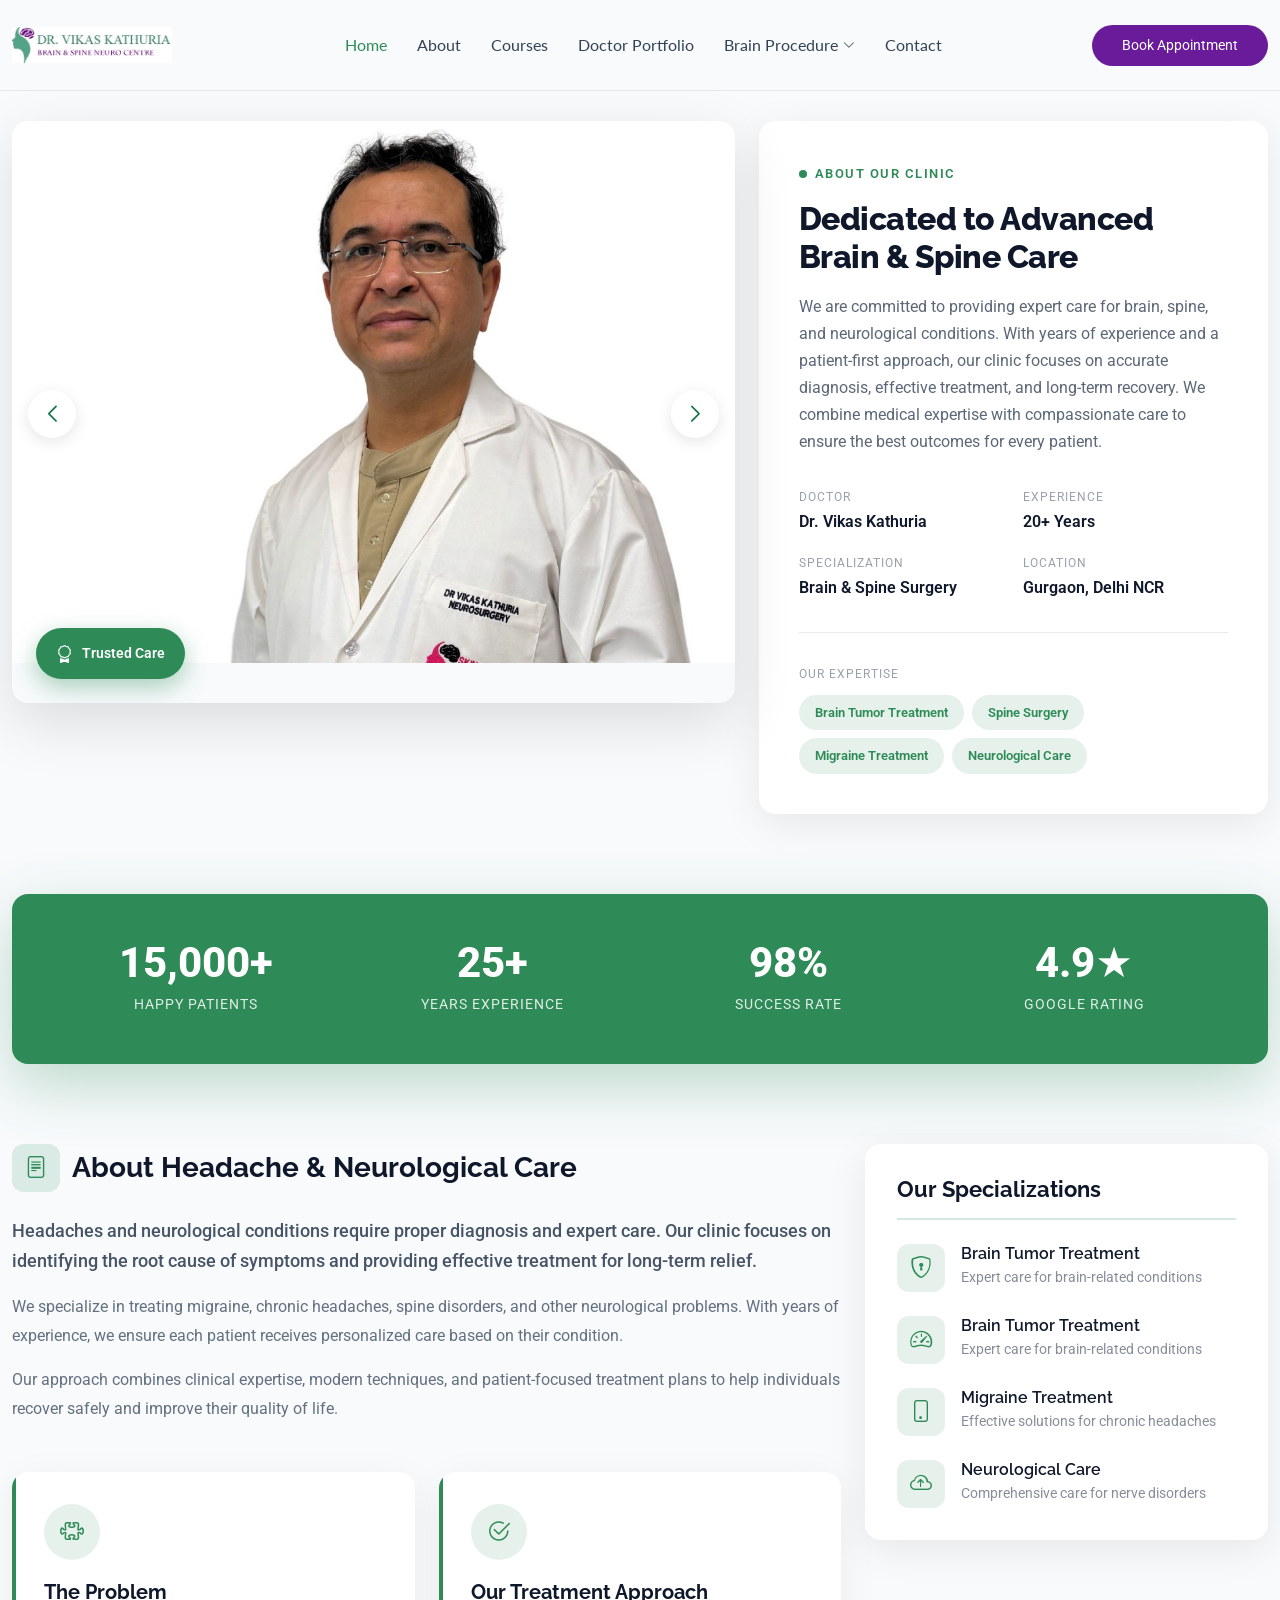
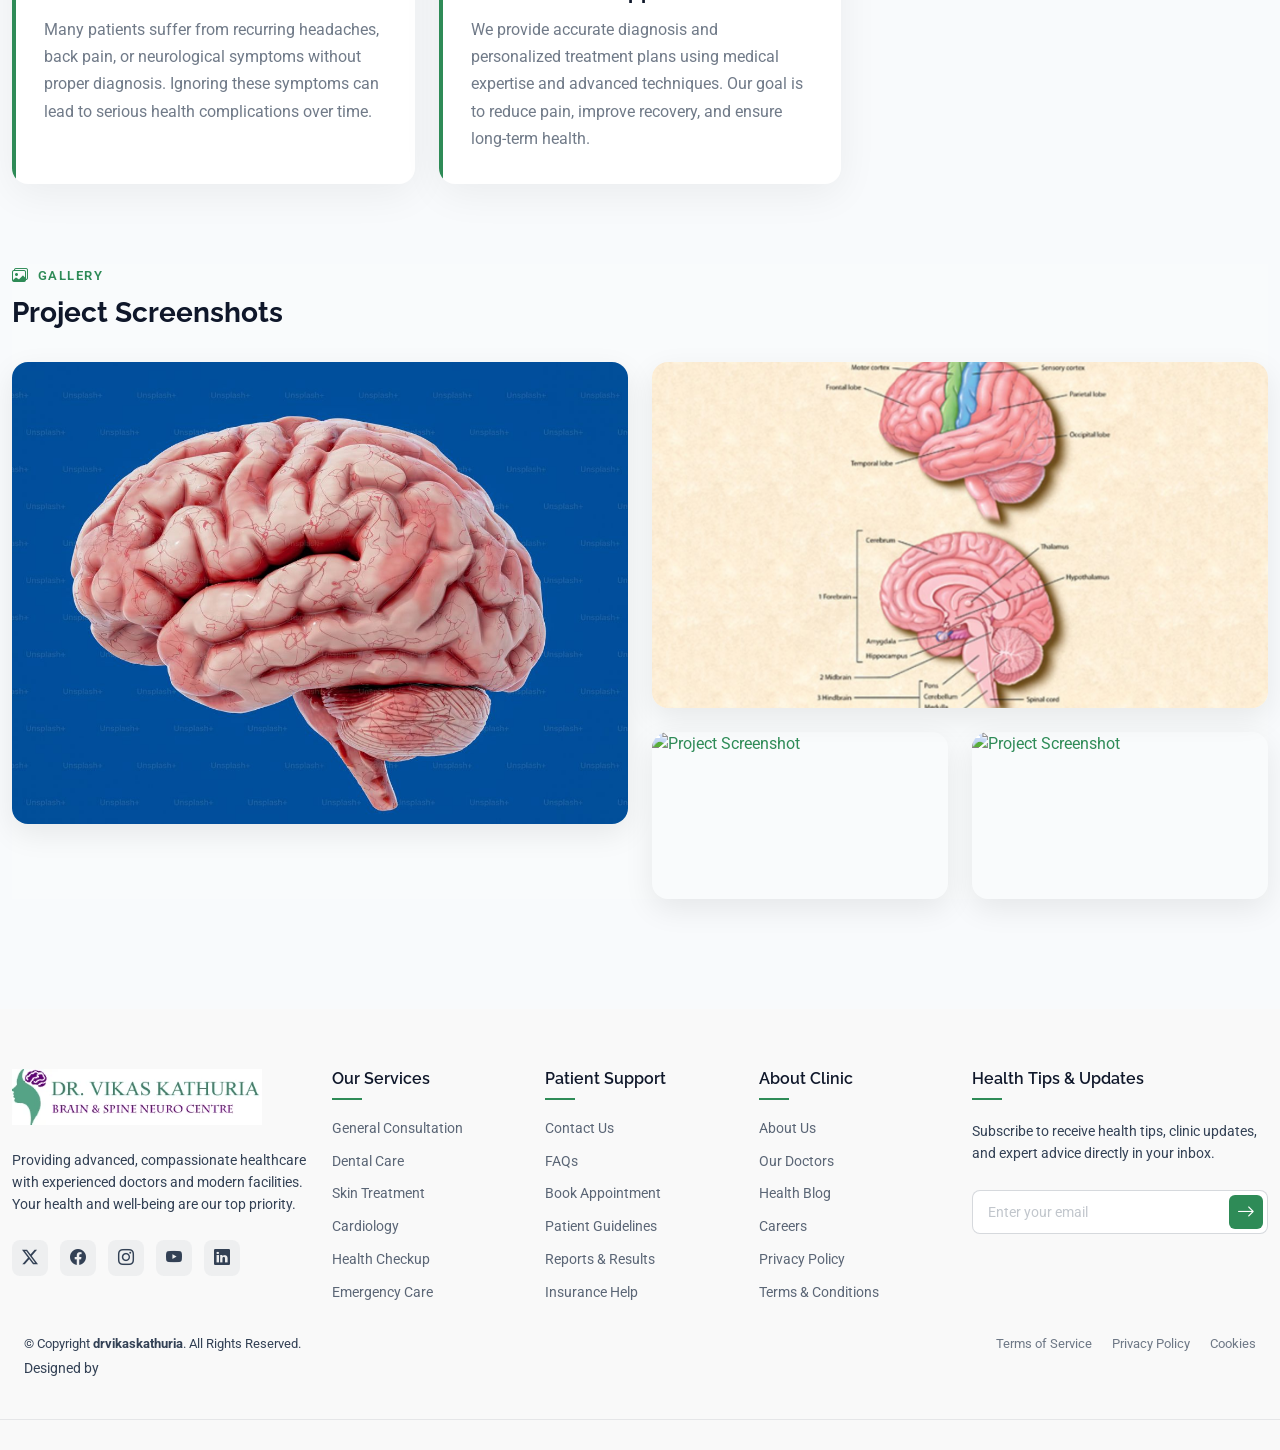
==== commit c6900682: "changeing the img and content and layout" ====
--- a/about.html
+++ b/about.html
@@ -119,15 +119,15 @@
                 </script>
                                 <div class="swiper-wrapper">
                                     <div class="swiper-slide">
-                                        <img src="assets/img/portfolio/portfolio-5.webp" alt="Project Showcase"
+                                        <img src="assets/img/big-img/dr_brain.jpg" alt="Project Showcase"
                                             class="img-fluid">
                                     </div>
                                     <div class="swiper-slide">
-                                        <img src="assets/img/portfolio/portfolio-7.webp" alt="Project Showcase"
+                                        <img src="assets/img/big-img/dr_brain2.jpg" alt="Project Showcase"
                                             class="img-fluid">
                                     </div>
                                     <div class="swiper-slide">
-                                        <img src="assets/img/portfolio/portfolio-8.webp" alt="Project Showcase"
+                                        <img src="assets/img/big-img/dr_vikes1.jpg" alt="Project Showcase"
                                             class="img-fluid">
                                     </div>
                                 </div>
@@ -330,8 +330,8 @@
                     <div class="row g-4">
                         <div class="col-md-6">
                             <div class="gallery-card large">
-                                <a href="assets/img/portfolio/portfolio-11.webp" class="glightbox">
-                                    <img src="assets/img/portfolio/portfolio-11.webp" alt="Project Screenshot"
+                                <a href="assets/img/big-img/brain 1.jpg" class="glightbox">
+                                    <img src="assets/img/big-img/brain 1.jpg" alt="Project Screenshot"
                                         class="img-fluid" loading="lazy">
                                     <div class="gallery-overlay">
                                         <i class="bi bi-zoom-in"></i>
@@ -343,8 +343,8 @@
                             <div class="row g-4">
                                 <div class="col-12">
                                     <div class="gallery-card">
-                                        <a href="assets/img/portfolio/portfolio-12.webp" class="glightbox">
-                                            <img src="assets/img/portfolio/portfolio-12.webp" alt="Project Screenshot"
+                                        <a href="assets/img/big-img/brain 2.jpg" class="glightbox">
+                                            <img src="assets/img/big-img/brain 2.jpg" alt="Project Screenshot"
                                                 class="img-fluid" loading="lazy">
                                             <div class="gallery-overlay">
                                                 <i class="bi bi-zoom-in"></i>
@@ -354,8 +354,8 @@
                                 </div>
                                 <div class="col-6">
                                     <div class="gallery-card">
-                                        <a href="assets/img/portfolio/portfolio-2.webp" class="glightbox">
-                                            <img src="assets/img/portfolio/portfolio-2.webp" alt="Project Screenshot"
+                                        <a href="assets/img/big-img/dr_skin.jpg" class="glightbox">
+                                            <img src="assets/img/big-img/dr_skin.jpg" alt="Project Screenshot"
                                                 class="img-fluid" loading="lazy">
                                             <div class="gallery-overlay">
                                                 <i class="bi bi-zoom-in"></i>
@@ -365,8 +365,8 @@
                                 </div>
                                 <div class="col-6">
                                     <div class="gallery-card">
-                                        <a href="assets/img/portfolio/portfolio-3.webp" class="glightbox">
-                                            <img src="assets/img/portfolio/portfolio-3.webp" alt="Project Screenshot"
+                                        <a href="assets/img/big-img/dr_spine.jpg" class="glightbox">
+                                            <img src="assets/img/big-img/dr_spine.jpg" alt="Project Screenshot"
                                                 class="img-fluid" loading="lazy">
                                             <div class="gallery-overlay">
                                                 <i class="bi bi-zoom-in"></i>
--- a/assets/css/main.css
+++ b/assets/css/main.css
@@ -997,6 +997,8 @@
 
 .hero-doctor-wrap{
   text-align: center;
+  display: flex;
+  justify-content: center;
   
 }
 .hero-doctor-wrap img{
@@ -3963,8 +3965,11 @@
   left: 20px;
 }
 
+
 .icon-circle img {
-  width: 50px;
+  width: 80px;
+  height: 80px;
+  border-radius: 50%;
 }
 
 /* Content */
@@ -7554,6 +7559,64 @@
   color: #f4b400;
 }
 
+
+/* glid crousal */
+
+
+/* CARD */
+.course-card {
+  background: #fff;
+  border-radius: 16px;
+  overflow: hidden;
+  padding: 15px;
+  box-shadow: 0 10px 25px rgba(0,0,0,0.05);
+  text-align: center;
+  height: 100%;
+}
+
+.course-card img {
+  width: 100%;
+  height: 180px;
+  object-fit: cover;
+  border-radius: 12px;
+  margin-bottom: 10px;
+}
+
+.course-card h4 {
+  font-size: 18px;
+  margin-bottom: 8px;
+}
+
+.course-card p {
+  font-size: 14px;
+  color: #666;
+}
+
+/* ARROWS */
+.glide__arrow {
+  background: #198754;
+  color: #fff;
+  border: none;
+  width: 40px;
+  height: 40px;
+  border-radius: 50%;
+}
+
+/* DOTS */
+.glide__bullet {
+  background: #ccc;
+}
+
+.glide__bullet--active {
+  background: #198754;
+}
+
+
+
+
+
+/*  */
+
 /* Swiper */
 .swiper {
   padding-bottom: 40px;
@@ -7568,7 +7631,13 @@
   background: #5aa382;
 }
 
-
+.card-item {
+  height: 100%;
+  min-height: 350px;
+  display: flex;
+  flex-direction: column;
+  justify-content: space-between;
+}
 /* faq */
 
 .faq-section {
@@ -7645,7 +7714,7 @@
 }
 
 /* CARD */
-.course-card {
+.course-card-listing {
   width: calc(33.33% - 14px);
   background: #fff;
   border-radius: 16px;
@@ -7654,7 +7723,7 @@
   transition: 0.3s;
 }
 
-.course-card:hover {
+.course-card-listing:hover {
   transform: translateY(-5px);
 }
 
@@ -7740,4 +7809,122 @@
   }
 }
 
-/*  */+/*  */
+
+
+
+
+/* expertise section */
+
+/* SECTION */
+.experience-section {
+  padding: 80px 0;
+  background: #f9fbfc;
+}
+
+/* TITLE */
+.section-title {
+  font-weight: 700;
+  margin-bottom: 50px;
+}
+
+/* WRAPPER */
+.experience-wrapper {
+  display: flex;
+  flex-direction: column;
+  gap: 30px;
+}
+
+/* CARD */
+.experience-card {
+  display: flex;
+  align-items: center;
+  gap: 30px;
+  background: #e9f1f7;
+  padding: 25px;
+  border-radius: 25px;
+}
+
+/* REVERSE */
+.experience-card.reverse {
+  flex-direction: row-reverse;
+}
+
+/* CONTENT */
+.experience-content {
+  flex: 1;
+}
+
+.experience-content h3 {
+  font-size: 22px;
+  font-weight: 600;
+  margin-bottom: 10px;
+}
+
+.experience-content p {
+  font-size: 14px;
+  color: #555;
+  margin-bottom: 15px;
+}
+
+.experience-content h4 {
+  font-size: 16px;
+  margin-bottom: 10px;
+}
+
+.experience-content ul {
+  padding-left: 18px;
+}
+
+.experience-content ul li {
+  font-size: 14px;
+  margin-bottom: 6px;
+}
+
+/* IMAGE */
+.experience-img {
+  flex: 1;
+}
+
+.experience-img img {
+  width: 100%;
+  height: 500px;
+  object-fit: cover;
+  border-radius: 20px;
+}
+
+/* ============================= */
+/* 📱 TABLET */
+/* ============================= */
+@media (max-width: 992px) {
+  .experience-card {
+    flex-direction: column;
+  }
+
+  .experience-card.reverse {
+    flex-direction: column;
+  }
+
+  .experience-img img {
+    height: 250px;
+  }
+}
+
+/* ============================= */
+/* 📱 MOBILE */
+/* ============================= */
+@media (max-width: 576px) {
+  .section-title {
+    font-size: 24px;
+  }
+
+  .experience-content h3 {
+    font-size: 18px;
+  }
+
+  .experience-img img {
+    height: 220px;
+  }
+}
+
+/* end  */
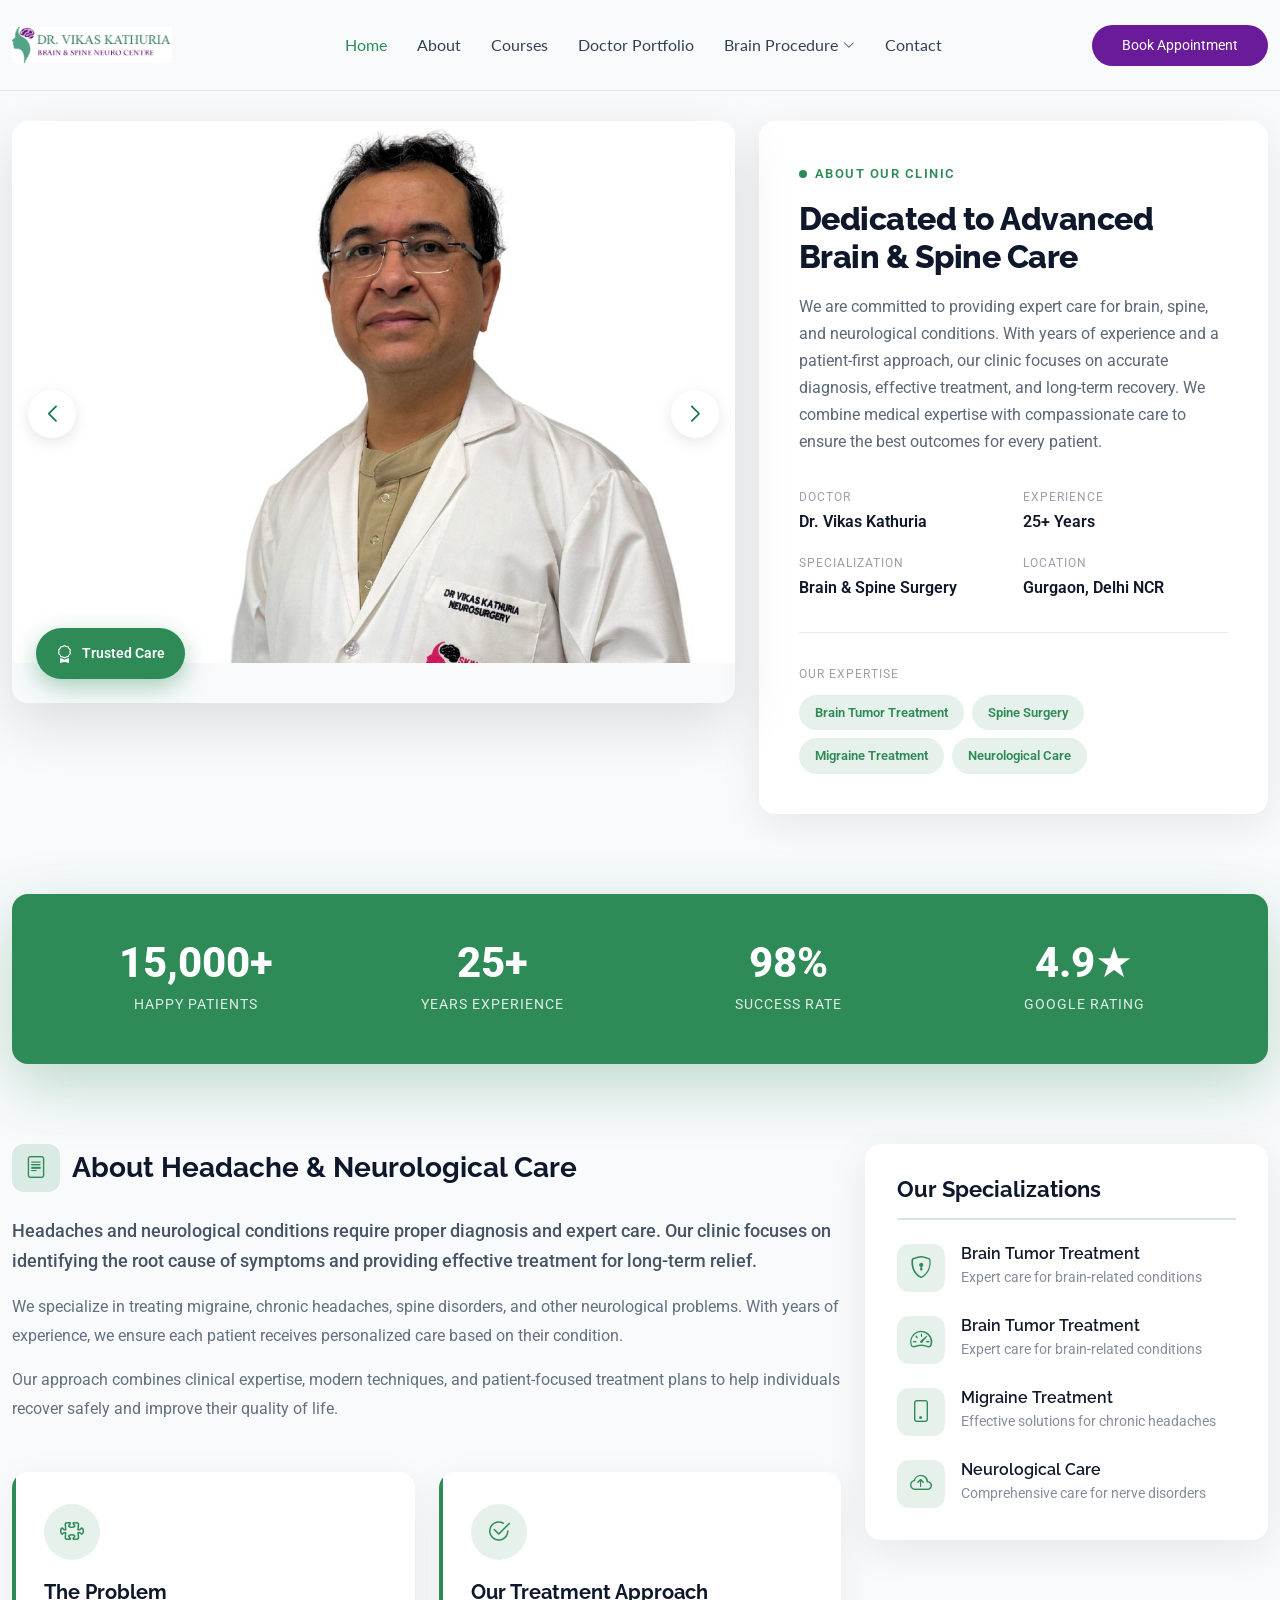
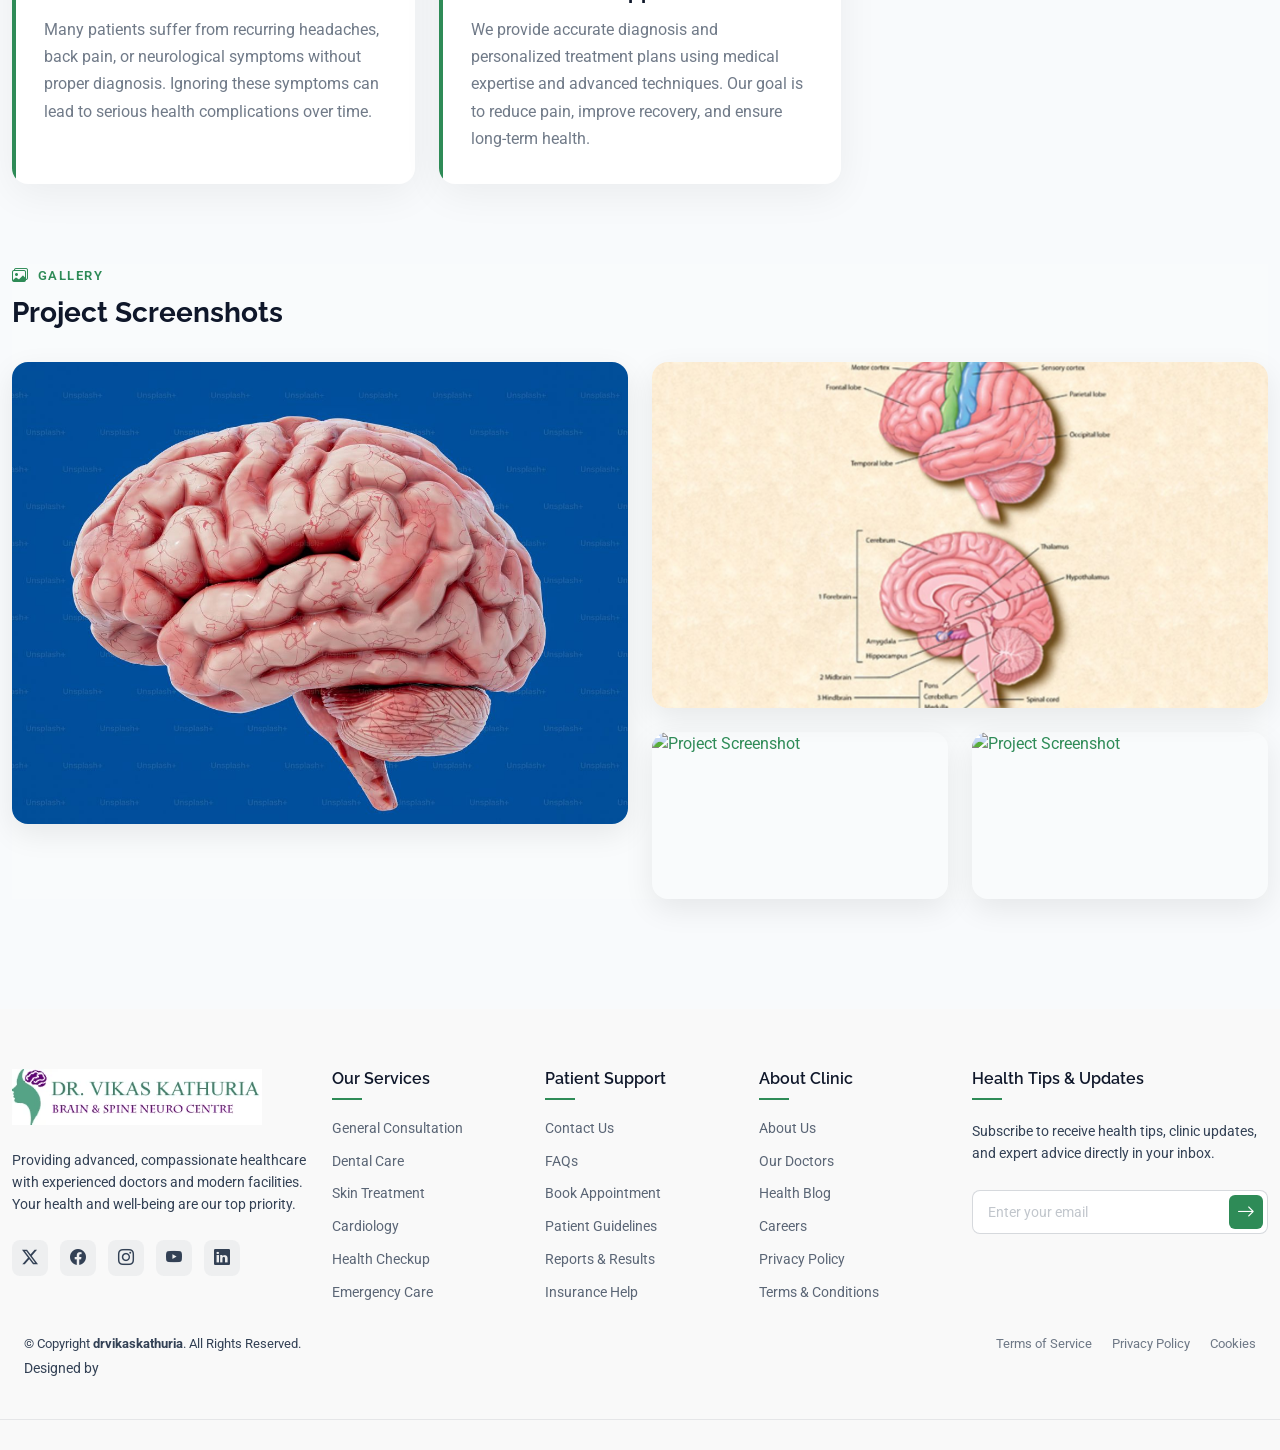
==== commit a1a6e772: "change and update" ====
--- a/about.html
+++ b/about.html
@@ -165,7 +165,7 @@
 
                                 <div class="meta-item">
                                     <span class="meta-label">Experience</span>
-                                    <span class="meta-value">20+ Years</span>
+                                    <span class="meta-value">25+ Years</span>
                                 </div>
 
                                 <div class="meta-item">
--- a/assets/css/main.css
+++ b/assets/css/main.css
@@ -7927,4 +7927,110 @@
   }
 }
 
-/* end  */+/* end  */
+
+
+
+/* cta booking appointment */
+/* SECTION */
+.cta-section {
+  position: relative;
+  padding: 80px 20px;
+  background: linear-gradient(135deg, #198754, #20c997);
+  overflow: hidden;
+  color: #fff;
+}
+
+/* BACKGROUND DOT EFFECT */
+.cta-overlay {
+  position: absolute;
+  inset: 0;
+  opacity: 0.08;
+  background-image: radial-gradient(circle, #fff 1px, transparent 1px);
+  background-size: 40px 40px;
+}
+
+/* CONTENT */
+.cta-section .container {
+  position: relative;
+  z-index: 2;
+  max-width: 800px;
+  margin: auto;
+}
+
+/* HEADING */
+.cta-section h2 {
+  font-size: 36px;
+  font-weight: 700;
+  margin-bottom: 15px;
+}
+
+/* TEXT */
+.cta-section p {
+  font-size: 16px;
+  color: #e6f4ea;
+  margin-bottom: 30px;
+}
+
+/* BUTTON WRAPPER */
+.cta-buttons {
+  display: flex;
+  justify-content: center;
+  gap: 15px;
+  flex-wrap: wrap;
+}
+
+/* PRIMARY BUTTON */
+.btn-primary {
+  background: #fff;
+  color: #198754;
+  padding: 14px 30px;
+  border-radius: 50px;
+  font-weight: 600;
+  text-decoration: none;
+  transition: 0.3s;
+}
+
+.btn-primary:hover {
+  background: #f1f1f1;
+}
+
+/* WHATSAPP BUTTON */
+.btn-whatsapp {
+  background: #25D366;
+  color: #fff;
+  padding: 14px 30px;
+  border-radius: 50px;
+  font-weight: 600;
+  text-decoration: none;
+  transition: 0.3s;
+}
+
+.btn-whatsapp:hover {
+  background: #1ebe5a;
+}
+
+/* ============================= */
+/* 📱 RESPONSIVE */
+/* ============================= */
+@media (max-width: 768px) {
+  .cta-section h2 {
+    font-size: 26px;
+  }
+
+  .cta-section p {
+    font-size: 14px;
+  }
+
+  .cta-buttons {
+    flex-direction: column;
+  }
+
+  .btn-primary,
+  .btn-whatsapp {
+    width: 100%;
+    text-align: center;
+  }
+}
+
+/* end cta */
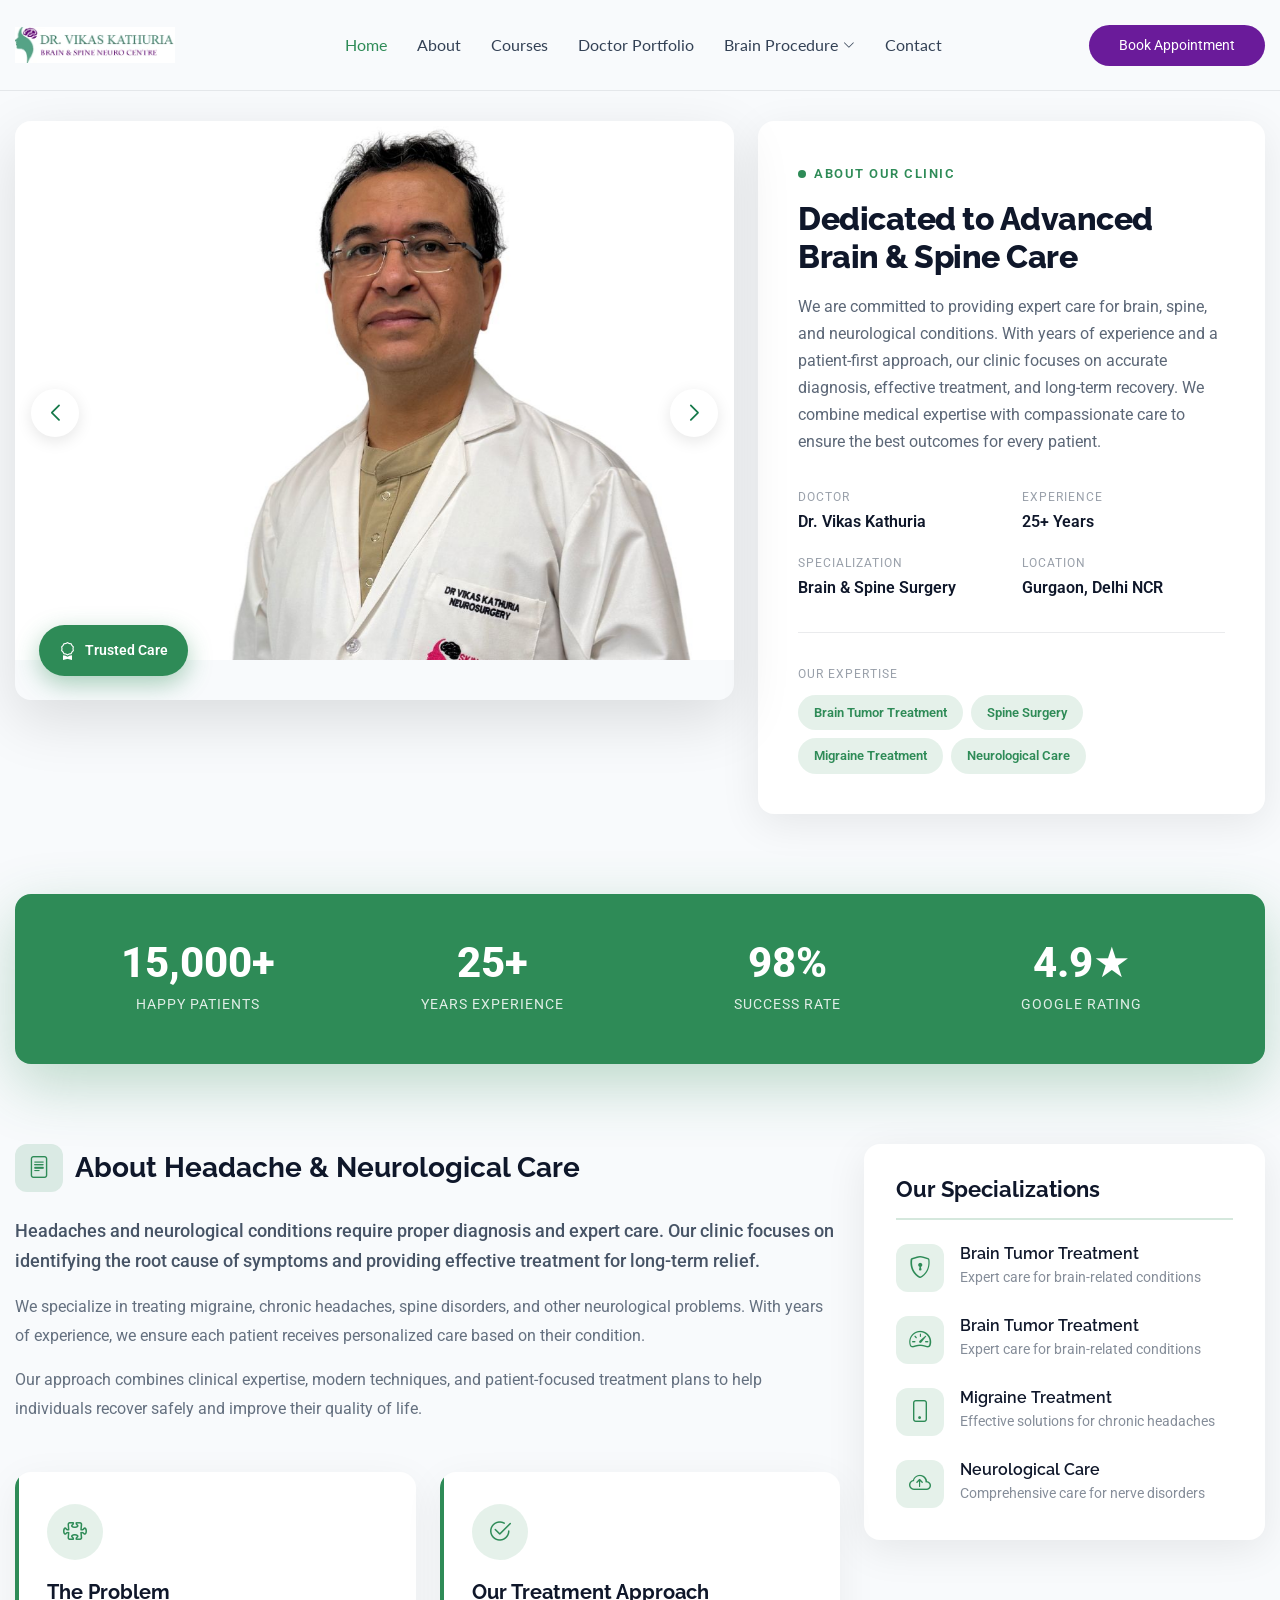
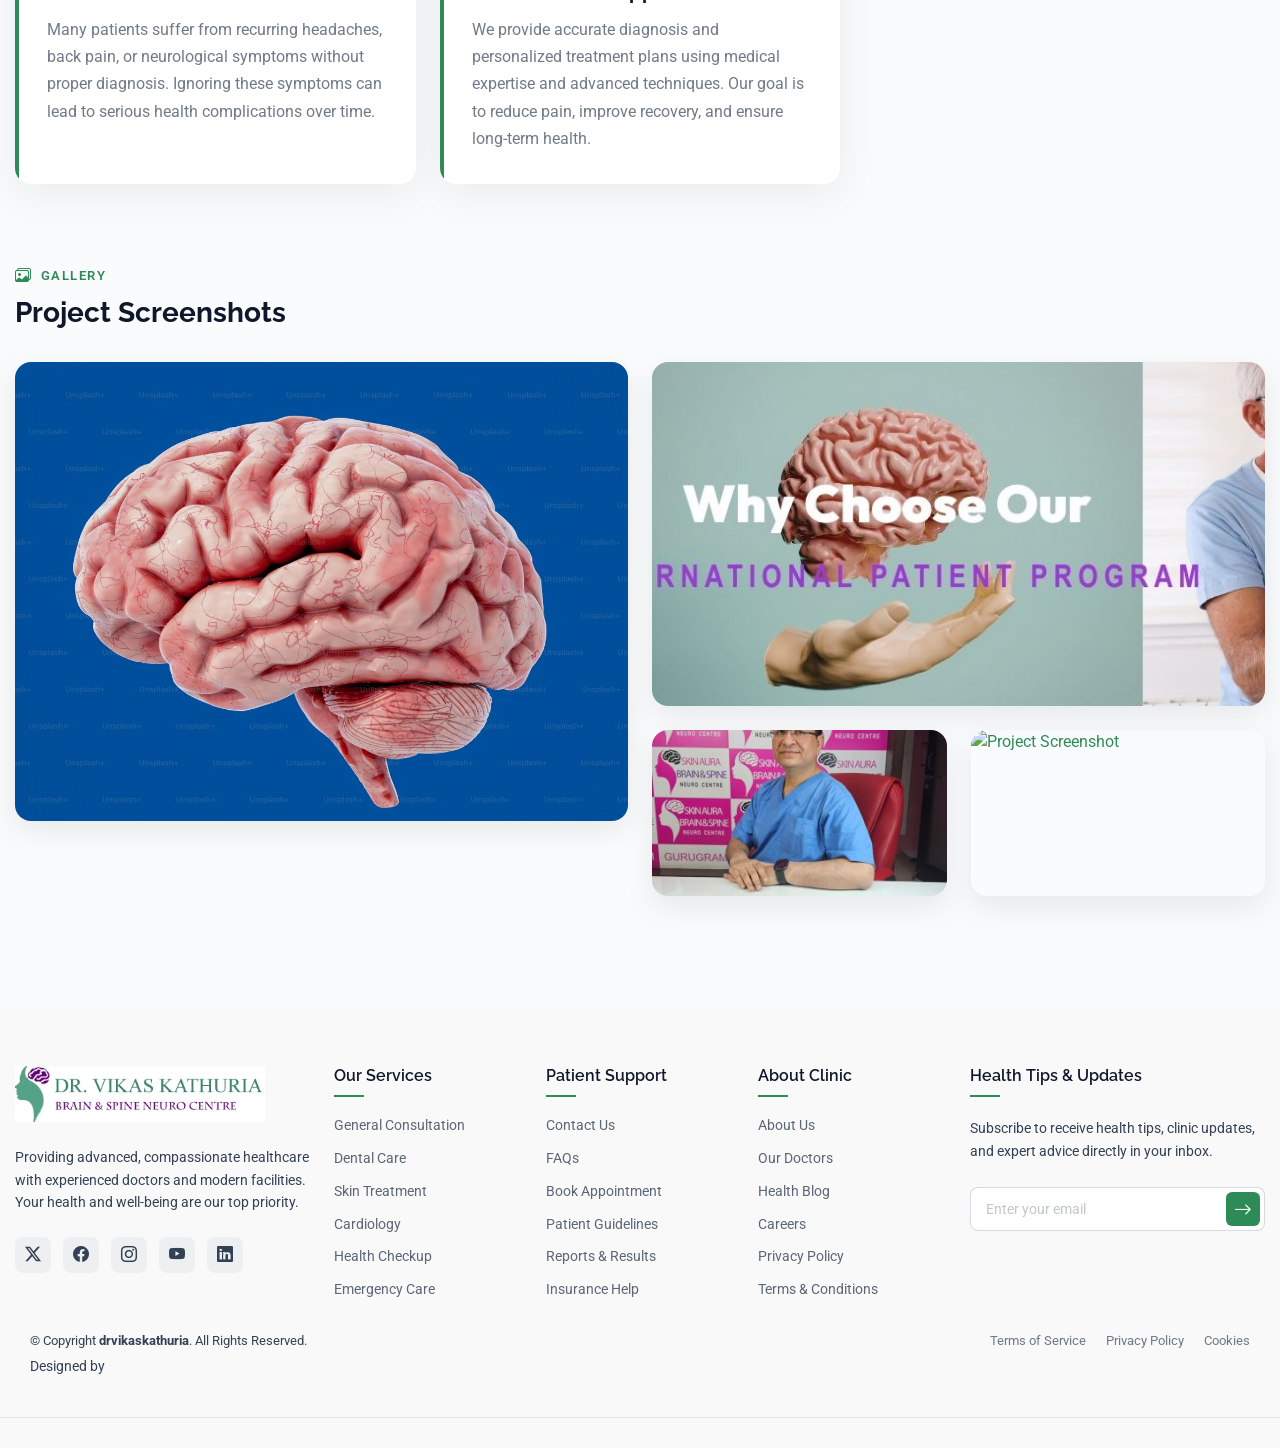
==== commit 35ba1640: "new file add" ====
--- a/about.html
+++ b/about.html
@@ -343,8 +343,8 @@
                             <div class="row g-4">
                                 <div class="col-12">
                                     <div class="gallery-card">
-                                        <a href="assets/img/big-img/brain 2.jpg" class="glightbox">
-                                            <img src="assets/img/big-img/brain 2.jpg" alt="Project Screenshot"
+                                        <a href="assets/img/dr/WhyChooseOur.jpg" class="glightbox">
+                                            <img src="assets/img/dr/WhyChooseOur.jpg" alt="Project Screenshot"
                                                 class="img-fluid" loading="lazy">
                                             <div class="gallery-overlay">
                                                 <i class="bi bi-zoom-in"></i>
@@ -354,8 +354,8 @@
                                 </div>
                                 <div class="col-6">
                                     <div class="gallery-card">
-                                        <a href="assets/img/big-img/dr_skin.jpg" class="glightbox">
-                                            <img src="assets/img/big-img/dr_skin.jpg" alt="Project Screenshot"
+                                        <a href="assets/img/dr/dr4.jpg" class="glightbox">
+                                            <img src="assets/img/dr/dr4.jpg" alt="Project Screenshot"
                                                 class="img-fluid" loading="lazy">
                                             <div class="gallery-overlay">
                                                 <i class="bi bi-zoom-in"></i>
--- a/assets/css/main.css
+++ b/assets/css/main.css
@@ -1961,9 +1961,6 @@
   background: #f9fbfc;
 }
 
-.section-title h2 {
-  font-weight: 700;
-}
 
 .section-title p {
   color: #6c757d;
@@ -2041,12 +2038,257 @@
 /* course section end */
 
 
+/* course details */
+
+.course-details {
+  padding: 60px 0;
+  background: #f8fbfa;
+}
+
+.container {
+  max-width: 1100px;
+  margin: auto;
+  padding: 0 15px;
+}
+
+/* GRID */
+.course-grid {
+  display: grid;
+  grid-template-columns: 2fr 1fr;
+  gap: 30px;
+}
+
+/* HERO IMAGE */
+.course-hero img {
+  width: 100%;
+  border-radius: 15px;
+}
+
+/* META */
+.course-meta {
+  display: flex;
+  align-items: center;
+  gap: 10px;
+  margin: 15px 0;
+}
+
+.course-meta img {
+  border-radius: 50%;
+}
+
+.meta-right {
+  margin-left: auto;
+  font-size: 14px;
+}
+
+/* SECTION */
+.course-section {
+  margin: 25px 0;
+}
+
+.course-section h2 {
+  margin-bottom: 10px;
+}
+
+.course-section ul {
+  padding-left: 0;
+  list-style: none;
+}
+
+.course-section li {
+  margin-bottom: 5px;
+}
+
+/* IMAGE */
+.course-image img {
+  width: 100%;
+  border-radius: 15px;
+}
+
+/* RIGHT CARD */
+.course-card {
+  background: #fff;
+  padding: 20px;
+  border-radius: 15px;
+  box-shadow: 0 10px 25px rgba(0,0,0,0.08);
+  position: sticky;
+  top: 100px;
+}
+
+/* VIDEO */
+.course-video iframe {
+  width: 100%;
+  height: 200px;
+  border-radius: 10px;
+}
+
+/* PRICE */
+.price {
+  font-size: 24px;
+  color: #198754;
+  margin: 15px 0;
+}
+
+.price span {
+  font-size: 14px;
+  text-decoration: line-through;
+  color: #999;
+}
+
+/* FEATURES */
+.features p {
+  font-size: 14px;
+  margin-bottom: 5px;
+}
+
+/* BUTTONS */
+/* .btn-primary {
+  width: 100%;
+  background: #198754;
+  color: #fff;
+  padding: 10px;
+  border-radius: 10px;
+  margin-top: 10px;
+} */
+
+.btn-outline {
+  width: 100%;
+  border: 1px solid #198754;
+  color: #198754;
+  padding: 10px;
+  border-radius: 10px;
+  margin-top: 10px;
+}
+
+/* GUARANTEE */
+.guarantee {
+  text-align: center;
+  font-size: 12px;
+  margin-top: 10px;
+}
+
+/* RESPONSIVE */
+@media (max-width: 768px) {
+  .course-grid {
+    grid-template-columns: 1fr;
+  }
+
+  .course-card {
+    position: static;
+  }
+
+  .course-video iframe {
+    height: 180px;
+  }
+}
+
+
+
+.course-curriculum {
+  padding: 60px 0;
+}
+
+.section-title {
+  font-size: 28px;
+  font-weight: 700;
+  margin-bottom: 30px;
+}
+
+/* MODULE */
+.module {
+  background: #fff;
+  border-radius: 12px;
+  margin-bottom: 15px;
+  box-shadow: 0 5px 15px rgba(0,0,0,0.05);
+  overflow: hidden;
+}
+
+/* HEADER */
+.module-header {
+  padding: 15px 20px;
+  display: flex;
+  justify-content: space-between;
+  cursor: pointer;
+  align-items: center;
+}
+
+.module-left {
+  display: flex;
+  align-items: center;
+  gap: 15px;
+}
+
+.module-badge {
+  background: #198754;
+  color: #fff;
+  padding: 8px 12px;
+  border-radius: 8px;
+  font-weight: bold;
+}
+
+.toggle-icon {
+  font-size: 18px;
+}
+
+/* CONTENT */
+.module-content {
+  max-height: 0;
+  overflow: hidden;
+  transition: 0.4s ease;
+  padding: 0 20px;
+}
+
+.module.active .module-content {
+  max-height: 500px;
+  padding: 10px 20px;
+}
+
+/* LECTURE */
+.lecture {
+  display: flex;
+  justify-content: space-between;
+  padding: 10px 0;
+  border-bottom: 1px solid #eee;
+}
+
+.lecture p {
+  margin: 0;
+}
+
+.lecture.locked {
+  opacity: 0.6;
+}
+
+/* MOBILE */
+@media (max-width: 768px) {
+  .module-header h4 {
+    font-size: 14px;
+  }
+
+  .lecture {
+    flex-direction: column;
+    gap: 5px;
+  }
+}
+/* course details  end*/
+
+
 
 /* video section end */
+
 
 /*--------------------------------------------------------------
 # Portfolio Section
 --------------------------------------------------------------*/
+
+
+.doctor-video{
+  height: 350px;
+}
+
+.highlight-box p{
+  color: #000;
+}
 @media (max-width: 768px) {
   .portfolio {
     padding: 64px 0;
@@ -3923,7 +4165,7 @@
 
 /* Heading */
 .section-header h2 {
-  font-size: 42px;
+  font-size: 32px;
   font-weight: 700;
   margin-bottom: 10px;
 }
@@ -7825,7 +8067,6 @@
 /* TITLE */
 .section-title {
   font-weight: 700;
-  margin-bottom: 50px;
 }
 
 /* WRAPPER */
@@ -7981,7 +8222,7 @@
 }
 
 /* PRIMARY BUTTON */
-.btn-primary {
+/* .btn-primary {
   background: #fff;
   color: #198754;
   padding: 14px 30px;
@@ -7989,7 +8230,7 @@
   font-weight: 600;
   text-decoration: none;
   transition: 0.3s;
-}
+} */
 
 .btn-primary:hover {
   background: #f1f1f1;
@@ -8033,4 +8274,1730 @@
   }
 }
 
-/* end cta */+/* end cta */
+
+
+
+
+/* e-book start */
+
+
+
+.ebook-hero-new {
+  padding: 60px 0;
+  background: #f8fbfa;
+}
+
+.hero-grid {
+  display: grid;
+  grid-template-columns: 2fr 1fr;
+  gap: 40px;
+}
+
+.hero-left {
+  display: flex;
+  gap: 30px;
+}
+
+.ebook-cover {
+  width: 260px;
+  border-radius: 12px;
+}
+
+.hero-text h1 {
+  font-size: 32px;
+  font-weight: 700;
+}
+
+.tag {
+  color: #198754;
+  margin: 10px 0;
+}
+
+.social-proof {
+  background: #e8f5ef;
+  padding: 8px 15px;
+  border-radius: 20px;
+  display: inline-block;
+  margin-bottom: 10px;
+}
+
+/* BUY BOX */
+.buy-box {
+  background: #fff;
+  padding: 25px;
+  border-radius: 15px;
+  box-shadow: 0 10px 30px rgba(0,0,0,0.08);
+  position: sticky;
+  top: 100px;
+}
+
+.price {
+  font-size: 28px;
+  color: #198754;
+}
+
+.coupon {
+  width: 100%;
+  padding: 10px;
+  margin: 10px 0;
+  border-radius: 8px;
+  border: 1px solid #ddd;
+}
+
+.btn-buy {
+  width: 100%;
+  background: #198754;
+  color: #fff;
+  padding: 12px;
+  border-radius: 10px;
+  font-weight: 600;
+}
+
+
+/* GENERAL */
+.ebook-section {
+  padding: 60px 0;
+}
+
+.bg-light {
+  background: #f9fbfc;
+}
+
+.container {
+  margin: auto;
+  padding: 0 15px;
+}
+
+/* HERO */
+.ebook-hero {
+  padding: 60px 0;
+}
+
+.ebook-hero-wrap {
+  display: flex;
+  gap: 30px;
+  align-items: center;
+}
+
+.ebook-img img {
+  width: 100%;
+  max-width: 350px;
+  border-radius: 12px;
+}
+
+.ebook-content h1 {
+  font-size: 28px;
+}
+
+.ebook-price {
+  color: #198754;
+  margin: 10px 0;
+}
+
+.ebook-btns {
+  display: flex;
+  gap: 10px;
+}
+
+.btn-buy {
+  background: #198754;
+  color: #fff;
+  padding: 10px 20px;
+  border-radius: 8px;
+}
+
+.btn-preview {
+  border: 1px solid #198754;
+  padding: 10px 20px;
+  border-radius: 8px;
+}
+
+/* GRID */
+.learn-grid,
+.details-grid,
+.related-grid,
+.review-grid {
+  display: grid;
+  grid-template-columns: repeat(3, 1fr);
+  gap: 15px;
+}
+
+.review-card {
+  background: #fff;
+  padding: 15px;
+  border-radius: 10px;
+}
+
+.ebook-card img {
+  width: 100%;
+  border-radius: 10px;
+}
+
+/* CTA */
+.ebook-cta {
+  background: #198754;
+  color: #fff;
+  padding: 40px 0;
+}
+
+/* RESPONSIVE */
+@media (max-width: 768px) {
+  .ebook-hero-wrap {
+    flex-direction: column;
+    text-align: center;
+  }
+
+  .learn-grid,
+  .details-grid,
+  .related-grid,
+  .review-grid {
+    grid-template-columns: 1fr;
+  }
+
+  .ebook-btns {
+    flex-direction: column;
+  }
+}
+
+
+
+/* SECTION */
+.clinic-stats {
+  padding: 60px 0;
+  background: #f5f9f7;
+}
+
+
+
+/* HEADING */
+.section-title {
+  text-align: center;
+  font-size: 28px;
+  font-weight: 700;
+  color: #1f2d3d;
+  margin-bottom: 40px;
+}
+
+/* GRID */
+.stats-grid {
+  display: grid;
+  grid-template-columns: repeat(3, 1fr);
+  gap: 20px;
+}
+
+/* CARD */
+.stat-card {
+  background: linear-gradient(135deg, #751987, #bf4dfdc9);
+  color: #fff;
+  padding: 30px;
+  border-radius: 15px;
+  text-align: center;
+  transition: 0.3s ease;
+  box-shadow: 0 10px 25px rgba(0,0,0,0.08);
+}
+
+/* ICON */
+.stat-icon {
+  font-size: 35px;
+  margin-bottom: 10px;
+}
+
+/* NUMBER */
+.stat-card h3 {
+  font-size: 30px;
+  font-weight: 700;
+  margin-bottom: 5px;
+}
+
+/* TEXT */
+.stat-card p {
+  font-size: 14px;
+  opacity: 0.9;
+}
+
+/* HOVER */
+.stat-card:hover {
+  transform: translateY(-5px);
+}
+
+/* TABLET */
+@media (max-width: 992px) {
+  .stats-grid {
+    grid-template-columns: repeat(2, 1fr);
+  }
+}
+
+/* MOBILE */
+@media (max-width: 576px) {
+  .stats-grid {
+    grid-template-columns: 1fr;
+  }
+
+  .section-title {
+    font-size: 22px;
+  }
+}
+
+
+/* about e-book */
+
+.ebook-about {
+  padding: 70px 0;
+  background: #f8fbfa;
+}
+
+
+/* GRID */
+.about-grid {
+  display: grid;
+  grid-template-columns: 1fr 1.3fr;
+  gap: 40px;
+  align-items: center;
+}
+
+/* IMAGE */
+.about-img img {
+  width: 100%;
+  border-radius: 15px;
+  box-shadow: 0 10px 30px rgba(0,0,0,0.08);
+}
+
+/* CONTENT */
+.about-content h2 {
+  font-size: 28px;
+  margin-bottom: 10px;
+}
+
+.about-content h3 {
+  font-size: 20px;
+  color: #198754;
+  margin-bottom: 10px;
+}
+
+.about-desc {
+  color: #555;
+  margin-bottom: 20px;
+}
+
+/* BOXES */
+.about-box {
+  background: #fff;
+  padding: 15px;
+  border-radius: 10px;
+  margin-bottom: 15px;
+  box-shadow: 0 5px 20px rgba(0,0,0,0.05);
+}
+
+.about-box h4 {
+  margin-bottom: 10px;
+}
+
+.about-box ul {
+  padding-left: 0;
+  list-style: none;
+}
+
+.about-box li {
+  font-size: 14px;
+  margin-bottom: 5px;
+}
+
+/* AUTHOR */
+.author-box {
+  display: flex;
+  align-items: center;
+  gap: 10px;
+  margin: 20px 0;
+}
+
+.author-box img {
+  border-radius: 50%;
+}
+
+.author-box h5 {
+  margin: 0;
+}
+
+.author-box span {
+  font-size: 13px;
+  color: #198754;
+}
+
+/* NOTE */
+.important-note {
+  background: #e8f5ef;
+  padding: 12px;
+  border-left: 4px solid #198754;
+  border-radius: 8px;
+  font-size: 14px;
+}
+
+/* RESPONSIVE */
+@media (max-width: 768px) {
+  .about-grid {
+    grid-template-columns: 1fr;
+  }
+
+  .about-content {
+    text-align: center;
+  }
+
+  .author-box {
+    justify-content: center;
+  }
+}
+
+/* e-book end */
+
+
+
+/*  course */
+
+
+
+/* splization section css */
+
+.brain-spine-hero {
+  padding: 80px 0;
+  background: linear-gradient(135deg, #e9f7f1, #f5fbf8);
+}
+
+.hero-wrapper {
+  display: flex;
+  align-items: center;
+  gap: 40px;
+}
+
+/* LEFT */
+.hero-content {
+  flex: 1;
+}
+
+.hero-tag {
+  display: inline-block;
+  background: #198754;
+  color: #fff;
+  padding: 6px 14px;
+  border-radius: 20px;
+  font-size: 13px;
+  margin-bottom: 15px;
+}
+
+.hero-content h1 {
+  font-size: 42px;
+  font-weight: 700;
+  margin-bottom: 15px;
+  color: #222;
+}
+
+.hero-content p {
+  color: #6c757d;
+  font-size: 16px;
+  margin-bottom: 25px;
+  line-height: 1.6;
+}
+
+/* BUTTONS */
+.hero-buttons {
+  display: flex;
+  gap: 15px;
+  margin-bottom: 25px;
+}
+
+/* .btn-primary {
+  background: #198754;
+  color: #fff;
+  padding: 12px 25px;
+  border-radius: 30px;
+  text-decoration: none;
+} */
+
+.btn-outline {
+  border: 2px solid #198754;
+  color: #198754;
+  padding: 12px 25px;
+  border-radius: 30px;
+  text-decoration: none;
+}
+
+/* STATS */
+.hero-stats {
+  display: flex;
+  gap: 30px;
+}
+
+.hero-stats h4 {
+  margin: 0;
+  color: #198754;
+}
+
+.hero-stats p {
+  font-size: 13px;
+  margin: 0;
+}
+
+/* RIGHT IMAGE */
+.hero-image {
+  flex: 1;
+}
+
+.hero-image img {
+  width: 100%;
+  border-radius: 20px;
+  object-fit: cover;
+}
+
+/* 🔥 RESPONSIVE */
+@media (max-width: 992px) {
+  .hero-wrapper {
+    flex-direction: column;
+    text-align: center;
+  }
+
+  .hero-buttons {
+    justify-content: center;
+  }
+
+  .hero-stats {
+    justify-content: center;
+  }
+
+  .hero-content h1 {
+    font-size: 32px;
+  }
+}
+
+@media (max-width: 576px) {
+  .hero-content h1 {
+    font-size: 26px;
+  }
+
+  .hero-buttons {
+    flex-direction: column;
+  }
+
+  .hero-stats {
+    flex-direction: column;
+    gap: 10px;
+  }
+}
+
+
+.brain-spine-split {
+  padding: 70px 0;
+}
+
+.split-wrapper {
+  display: flex;
+  gap: 20px;
+}
+
+/* CARD */
+.split-card {
+  position: relative;
+  flex: 1;
+  border-radius: 20px;
+  overflow: hidden;
+  height: 400px;
+  cursor: pointer;
+}
+
+/* IMAGE */
+.split-card img {
+  width: 100%;
+  height: 100%;
+  object-fit: cover;
+  transition: 0.4s;
+}
+
+/* OVERLAY */
+.overlay {
+  position: absolute;
+  bottom: 0;
+  left: 0;
+  width: 100%;
+  padding: 25px;
+  background: linear-gradient(to top, rgba(0,0,0,0.8), transparent);
+  color: #fff;
+}
+
+.overlay h3 {
+  font-size: 24px;
+  margin-bottom: 10px;
+}
+
+.overlay p {
+  font-size: 14px;
+  margin-bottom: 10px;
+}
+
+.overlay ul {
+  padding-left: 0;
+  list-style: none;
+  font-size: 14px;
+  margin-bottom: 15px;
+}
+
+.overlay ul li {
+  margin-bottom: 5px;
+}
+
+/* BUTTON */
+.btn-white {
+  background: #fff;
+  color: #198754;
+  padding: 8px 18px;
+  border-radius: 25px;
+  text-decoration: none;
+  font-size: 14px;
+}
+
+/* HOVER EFFECT */
+.split-card:hover img {
+  transform: scale(1.08);
+}
+
+/* DIFFERENT COLORS */
+.brain-card .overlay {
+  background: linear-gradient(to top, rgba(25,135,84,0.9), transparent);
+}
+
+.spine-card .overlay {
+  background: linear-gradient(to top, rgba(0,0,0,0.85), transparent);
+}
+
+/* 🔥 RESPONSIVE */
+@media (max-width: 992px) {
+  .split-wrapper {
+    flex-direction: column;
+  }
+
+  .split-card {
+    height: 300px;
+  }
+}
+
+@media (max-width: 576px) {
+  .overlay h3 {
+    font-size: 18px;
+  }
+
+  .overlay p {
+    font-size: 13px;
+  }
+}
+
+
+
+.services-section {
+  padding: 70px 0;
+  background: #f8fbfa;
+}
+
+.section-title {
+  font-size: 30px;
+  margin-bottom: 40px;
+}
+
+/* GRID */
+.services-grid {
+  display: grid;
+  grid-template-columns: 1fr 1fr;
+  gap: 30px;
+}
+
+/* COLUMN */
+.service-column {
+  background: #fff;
+  padding: 25px;
+  border-radius: 15px;
+  box-shadow: 0 8px 25px rgba(0,0,0,0.05);
+}
+
+.column-title {
+  font-size: 22px;
+  margin-bottom: 20px;
+  color: #198754;
+}
+
+/* CARD */
+.service-card {
+  display: flex;
+  gap: 15px;
+  margin-bottom: 20px;
+  padding: 15px;
+  border-radius: 10px;
+  transition: 0.3s;
+}
+
+.service-card i {
+  font-size: 28px;
+  color: #198754;
+}
+
+.service-card h4 {
+  margin: 0;
+  font-size: 16px;
+}
+
+.service-card p {
+  font-size: 13px;
+  color: #666;
+}
+
+.service-card:hover {
+  background: #e8f5ef;
+  transform: translateX(5px);
+}
+
+/* RESPONSIVE */
+@media (max-width: 768px) {
+  .services-grid {
+    grid-template-columns: 1fr;
+  }
+
+  .section-title {
+    font-size: 24px;
+  }
+}
+
+.services-section {
+  padding: 70px 0;
+  background: #f8fbfa;
+}
+
+.section-title {
+  font-size: 30px;
+  margin-bottom: 40px;
+}
+
+/* GRID */
+.services-grid {
+  display: grid;
+  grid-template-columns: 1fr 1fr;
+  gap: 30px;
+}
+
+/* COLUMN */
+.service-column {
+  background: #fff;
+  padding: 25px;
+  border-radius: 15px;
+  box-shadow: 0 8px 25px rgba(0,0,0,0.05);
+}
+
+.column-title {
+  font-size: 22px;
+  margin-bottom: 20px;
+  color: #198754;
+}
+
+/.why-section {
+  padding: 70px 0;
+  background: #fff;
+}
+
+.section-title {
+  font-size: 30px;
+  margin-bottom: 10px;
+}
+
+.section-sub {
+  color: #666;
+  margin-bottom: 40px;
+}
+
+/* GRID */
+.why-grid {
+  display: grid;
+  grid-template-columns: repeat(3, 1fr);
+  gap: 25px;
+}
+
+/* CARD */
+.why-card {
+  text-align: center;
+  padding: 25px;
+  border-radius: 15px;
+  background: #f8fbfa;
+  transition: 0.3s;
+}
+
+.why-card i {
+  font-size: 30px;
+  color: #198754;
+  margin-bottom: 10px;
+}
+
+.why-card h4 {
+  font-size: 18px;
+  margin-bottom: 8px;
+}
+
+.why-card p {
+  font-size: 14px;
+  color: #666;
+}
+
+/* HIGHLIGHT */
+.why-card.highlight {
+  background: linear-gradient(135deg, #198754, #20c997);
+  color: #fff;
+}
+
+.why-card.highlight i {
+  color: #fff;
+}
+
+/* HOVER */
+.why-card:hover {
+  transform: translateY(-5px);
+}
+
+/* CTA */
+.why-cta {
+  text-align: center;
+  margin-top: 40px;
+}
+
+/* BUTTON */
+/* .btn-primary {
+  background: #198754;
+  color: #fff;
+  padding: 12px 25px;
+  border-radius: 30px;
+  text-decoration: none;
+} */
+
+/* RESPONSIVE */
+@media (max-width: 992px) {
+  .why-grid {
+    grid-template-columns: repeat(2, 1fr);
+  }
+}
+
+@media (max-width: 576px) {
+  .why-grid {
+    grid-template-columns: 1fr;
+  }
+
+  .section-title {
+    font-size: 24px;
+  }
+}
+
+
+.conditions-section {
+  padding: 70px 0;
+  background: #f8fbfa;
+}
+
+.section-title {
+  font-size: 30px;
+  margin-bottom: 10px;
+}
+
+.section-sub {
+  color: #666;
+  margin-bottom: 40px;
+}
+
+/* GRID */
+.conditions-grid {
+  display: grid;
+  grid-template-columns: 1fr 1fr;
+  gap: 30px;
+}
+
+/* COLUMN */
+.condition-column {
+  background: #fff;
+  padding: 25px;
+  border-radius: 15px;
+  box-shadow: 0 8px 25px rgba(0,0,0,0.05);
+}
+
+.condition-column h3 {
+  margin-bottom: 20px;
+  color: #198754;
+}
+
+/* TAGS */
+.condition-tags {
+  display: flex;
+  flex-wrap: wrap;
+  gap: 10px;
+}
+
+.condition-tags span {
+  background: #e8f5ef;
+  color: #198754;
+  padding: 8px 14px;
+  border-radius: 20px;
+  font-size: 14px;
+  transition: 0.3s;
+}
+
+/* HOVER */
+.condition-tags span:hover {
+  background: #198754;
+  color: #fff;
+}
+
+/* RESPONSIVE */
+@media (max-width: 768px) {
+  .conditions-grid {
+    grid-template-columns: 1fr;
+  }
+
+  .section-title {
+    font-size: 24px;
+  }
+}
+
+
+.testimonial-section {
+  padding: 70px 0;
+  background: #fff;
+}
+
+.section-title {
+  font-size: 30px;
+  margin-bottom: 10px;
+}
+
+.section-sub {
+  color: #666;
+  margin-bottom: 40px;
+}
+
+/* GRID */
+.testimonial-grid {
+  display: grid;
+  grid-template-columns: repeat(3, 1fr);
+  gap: 25px;
+}
+
+/* CARD */
+.testimonial-card {
+  background: #f8fbfa;
+  padding: 25px;
+  border-radius: 15px;
+  box-shadow: 0 8px 20px rgba(0,0,0,0.05);
+  transition: 0.3s;
+}
+
+.testimonial-card p {
+  font-size: 14px;
+  color: #555;
+  margin-bottom: 15px;
+}
+
+.user h4 {
+  margin: 0;
+  font-size: 16px;
+}
+
+.user span {
+  font-size: 12px;
+  color: #888;
+}
+
+.stars {
+  margin-top: 10px;
+  color: #f4c150;
+}
+
+/* HOVER */
+.testimonial-card:hover {
+  transform: translateY(-5px);
+}
+
+/* RESPONSIVE */
+@media (max-width: 992px) {
+  .testimonial-grid {
+    grid-template-columns: repeat(2, 1fr);
+  }
+}
+
+@media (max-width: 576px) {
+  .testimonial-grid {
+    grid-template-columns: 1fr;
+  }
+
+  .section-title {
+    font-size: 24px;
+  }
+}
+
+
+.final-cta-section {
+  padding: 70px 0;
+  background: linear-gradient(135deg, #198754, #20c997);
+  text-align: center;
+  color: #fff;
+}
+
+.cta-box {
+  max-width: 700px;
+  margin: auto;
+}
+
+.cta-box h2 {
+  font-size: 32px;
+  margin-bottom: 15px;
+}
+
+.cta-box p {
+  font-size: 16px;
+  margin-bottom: 25px;
+  color: #eaf7f2;
+}
+
+/* BUTTONS */
+.cta-buttons {
+  display: flex;
+  justify-content: center;
+  gap: 15px;
+  flex-wrap: wrap;
+}
+
+/* .btn-primary {
+  background: #fff;
+  color: #198754;
+  padding: 12px 25px;
+  border-radius: 30px;
+  text-decoration: none;
+  font-weight: 600;
+} */
+
+.btn-whatsapp {
+  background: #25D366;
+  color: #fff;
+  padding: 12px 25px;
+  border-radius: 30px;
+  text-decoration: none;
+}
+
+/* HOVER */
+.btn-primary:hover {
+  background: #f1f1f1;
+}
+
+.btn-whatsapp:hover {
+  background: #1ebe5a;
+}
+
+/* RESPONSIVE */
+@media (max-width: 576px) {
+  .cta-box h2 {
+    font-size: 24px;
+  }
+
+  .cta-buttons {
+    flex-direction: column;
+  }
+
+  .btn-primary,
+  .btn-whatsapp {
+    width: 100%;
+  }
+}
+/* splization end */
+
+
+/* internation css */
+.global-hero {
+  padding: 80px 0;
+  background: linear-gradient(135deg, #e8f5ef, #f8fbfa);
+}
+
+.hero-wrap {
+  display: flex;
+  gap: 40px;
+  align-items: center;
+}
+
+.hero-content {
+  flex: 1;
+}
+
+.hero-content h1 {
+  font-size: 38px;
+  margin-bottom: 15px;
+}
+
+.hero-content p {
+  color: #666;
+  margin-bottom: 20px;
+}
+
+/* TAG */
+.tag {
+  background: #198754;
+  color: #fff;
+  padding: 5px 12px;
+  border-radius: 20px;
+  font-size: 13px;
+}
+
+/* BUTTONS */
+.hero-buttons {
+  display: flex;
+  gap: 15px;
+  margin-bottom: 20px;
+}
+
+.btn-primary {
+  background: #198754;
+  color: #fff;
+  padding: 12px 25px;
+  border-radius: 30px;
+}
+
+.btn-outline {
+  border: 2px solid #198754;
+  color: #198754;
+  padding: 12px 25px;
+  border-radius: 30px;
+}
+
+/* COUNTRY TAGS */
+.country-tags {
+  display: flex;
+  gap: 10px;
+  flex-wrap: wrap;
+}
+
+.country-tags span {
+  background: #fff;
+  padding: 6px 12px;
+  border-radius: 20px;
+  font-size: 13px;
+}
+
+/* IMAGE */
+.hero-img{
+  width: 50%;
+}
+.hero-img img {
+  width: 100%;
+  border-radius: 20px;
+}
+
+/* RESPONSIVE */
+@media (max-width: 768px) {
+  .hero-wrap {
+    flex-direction: column;
+    text-align: center;
+  }
+
+  .hero-content h1 {
+    font-size: 26px;
+  }
+
+  .hero-buttons {
+    flex-direction: column;
+  }
+}
+
+
+
+
+/* ============== */
+
+.global-trust {
+  padding: 60px 0;
+}
+
+.trust-grid {
+  display: grid;
+  grid-template-columns: repeat(4,1fr);
+  gap: 20px;
+}
+
+.trust-box {
+  text-align: center;
+  background: #fff;
+  padding: 25px;
+  border-radius: 12px;
+  box-shadow: 0 5px 20px rgba(0,0,0,0.05);
+}
+
+.trust-box h3 {
+  color: #198754;
+}
+
+/* RESPONSIVE */
+@media (max-width: 768px) {
+  .trust-grid {
+    grid-template-columns: 1fr 1fr;
+  }
+}
+
+
+
+
+
+.journey-section {
+  padding: 70px 0;
+  background: #fff;
+}
+
+.section-title {
+  font-size: 30px;
+  margin-bottom: 10px;
+}
+
+.section-sub {
+  color: #666;
+  margin-bottom: 40px;
+}
+
+/* GRID */
+.journey-grid {
+  display: grid;
+  grid-template-columns: repeat(5, 1fr);
+  gap: 20px;
+}
+
+/* STEP */
+.journey-step {
+  text-align: center;
+  padding: 20px;
+  background: #f8fbfa;
+  border-radius: 15px;
+  position: relative;
+  transition: 0.3s;
+}
+
+.step-number {
+  width: 40px;
+  height: 40px;
+  background: #198754;
+  color: #fff;
+  border-radius: 50%;
+  display: flex;
+  align-items: center;
+  justify-content: center;
+  margin: auto;
+  margin-bottom: 10px;
+  font-weight: bold;
+}
+
+.journey-step h4 {
+  font-size: 16px;
+  margin-bottom: 8px;
+}
+
+.journey-step p {
+  font-size: 13px;
+  color: #666;
+}
+
+/* HOVER */
+.journey-step:hover {
+  transform: translateY(-5px);
+}
+
+/* CTA */
+.journey-cta {
+  text-align: center;
+  margin-top: 40px;
+}
+
+.btn-primary {
+  background: #198754;
+  color: #fff;
+  padding: 12px 25px;
+  border-radius: 30px;
+  text-decoration: none;
+}
+
+/* RESPONSIVE */
+@media (max-width: 992px) {
+  .journey-grid {
+    grid-template-columns: repeat(2, 1fr);
+  }
+}
+
+@media (max-width: 576px) {
+  .journey-grid {
+    grid-template-columns: 1fr;
+  }
+
+  .section-title {
+    font-size: 24px;
+  }
+}
+
+
+
+
+
+
+
+/* ==== country======= */
+
+.global-patient-section {
+  padding: 80px 0;
+  background: #f8fbfa;
+}
+
+/* WRAPPER */
+.global-wrapper {
+  display: grid;
+  grid-template-columns: 1fr 1fr;
+  gap: 40px;
+  align-items: center;
+}
+
+/* IMAGE */
+.global-img img {
+  width: 100%;
+  border-radius: 20px;
+  box-shadow: 0 10px 30px rgba(0,0,0,0.1);
+}
+
+/* CONTENT */
+.global-content h2 {
+  font-size: 32px;
+  margin-bottom: 10px;
+}
+
+.global-content .highlight {
+  color: #198754;
+  font-weight: 600;
+  margin-bottom: 15px;
+}
+
+.global-content p {
+  color: #555;
+  line-height: 1.7;
+  margin-bottom: 15px;
+}
+
+/* LIST */
+.global-points {
+  list-style: none;
+  padding: 0;
+  margin-bottom: 20px;
+}
+
+.global-points li {
+  margin-bottom: 10px;
+  font-size: 15px;
+  color: #333;
+}
+
+/* BUTTON */
+.btn-primary {
+  background: #198754;
+  color: #fff;
+  padding: 12px 25px;
+  border-radius: 30px;
+  text-decoration: none;
+  display: inline-block;
+  transition: 0.3s;
+}
+
+.btn-primary:hover {
+  background: #146c43;
+}
+
+/* RESPONSIVE */
+@media (max-width: 992px) {
+  .global-wrapper {
+    grid-template-columns: 1fr;
+  }
+
+  .global-content {
+    text-align: center;
+  }
+
+  .global-points li {
+    text-align: left;
+  }
+}
+
+@media (max-width: 576px) {
+  .global-content h2 {
+    font-size: 24px;
+  }
+}
+
+
+
+/* ==============intal============== */
+/* SECTION */
+.why-intl-section {
+  background: #fff;
+}
+
+/* BANNER */
+.intl-banner {
+  position: relative;
+  background: url('https://images.unsplash.com/photo-1580281657527-47e86c6d6c7d') center/cover no-repeat;
+  height: 220px;
+  display: flex;
+  align-items: center;
+  justify-content: center;
+}
+
+.banner-overlay {
+  position: absolute;
+  inset: 0;
+  background: rgba(255,255,255,0.85);
+}
+
+.banner-content {
+  position: relative;
+  text-align: center;
+  padding-bottom: 2.5rem;
+}
+.banner-content img{
+  border-radius: 5px;
+}
+
+.banner-content .sub-title {
+  font-size: 22px;
+  font-style: italic;
+  margin-bottom: 5px;
+}
+
+.banner-content h2 {
+  font-size: 32px;
+  color: #198754;
+  font-weight: 700;
+}
+
+/* GRID */
+.intl-features {
+  display: grid;
+  grid-template-columns: repeat(3, 1fr);
+  gap: 30px;
+  padding: 50px 0;
+}
+
+/* ITEM */
+.intl-item {
+  display: flex;
+  align-items: center;
+  gap: 15px;
+}
+
+/* ICON */
+.intl-item .icon {
+  width: 55px;
+  height: 55px;
+  background: #198754;
+  border-radius: 50%;
+  display: flex;
+  align-items: center;
+  justify-content: center;
+  color: #fff;
+  font-size: 22px;
+  flex-shrink: 0;
+}
+
+/* TEXT */
+.intl-item p {
+  margin: 0;
+  font-weight: 500;
+  color: #ca18f7;
+}
+
+/* RESPONSIVE */
+@media (max-width: 992px) {
+  .intl-features {
+    grid-template-columns: repeat(2, 1fr);
+  }
+}
+
+@media (max-width: 576px) {
+  .intl-features {
+    grid-template-columns: 1fr;
+  }
+
+  .intl-item {
+    align-items: flex-start;
+  }
+
+  .banner-content h2 {
+    font-size: 24px;
+  }
+
+  .banner-content .sub-title {
+    font-size: 18px;
+  }
+}
+
+/* =============== */
+
+
+.cost-section {
+  padding: 70px 0;
+  background: #f8fbfa;
+}
+
+.section-title {
+  font-size: 30px;
+  margin-bottom: 10px;
+}
+
+.section-sub {
+  color: #666;
+  margin-bottom: 40px;
+}
+
+/* TABLE */
+.cost-table {
+  max-width: 800px;
+  margin: auto;
+}
+
+/* ROW */
+.cost-row {
+  display: grid;
+  grid-template-columns: 1fr 1fr 1fr;
+  padding: 15px 20px;
+  border-bottom: 1px solid #eee;
+  background: #fff;
+}
+
+.cost-header {
+  font-weight: bold;
+  background: #e8f5ef;
+}
+
+/* HIGHLIGHT INDIA */
+.cost-row.highlight {
+  background: #198754;
+  color: #fff;
+  font-weight: bold;
+}
+
+/* CTA */
+.cost-cta {
+  text-align: center;
+  margin-top: 30px;
+}
+
+.btn-primary {
+  background: #198754;
+  color: #fff;
+  padding: 12px 25px;
+  border-radius: 30px;
+  text-decoration: none;
+}
+
+/* RESPONSIVE */
+@media (max-width: 576px) {
+  .cost-row {
+    grid-template-columns: 1fr;
+    text-align: center;
+    gap: 5px;
+  }
+
+  .section-title {
+    font-size: 24px;
+  }
+}
+
+
+/* travle assigient */
+
+
+.travel-section {
+  padding: 70px 0;
+  background: #fff;
+}
+
+.section-title {
+  font-size: 30px;
+  margin-bottom: 10px;
+}
+
+.section-sub {
+  color: #666;
+  margin-bottom: 40px;
+}
+
+/* GRID */
+.travel-grid {
+  display: grid;
+  grid-template-columns: 1fr 1fr;
+  gap: 30px;
+  align-items: center;
+}
+
+/* IMAGE */
+.travel-img img {
+  width: 100%;
+  border-radius: 20px;
+  height: 450px;
+  object-fit: cover;
+}
+
+/* CONTENT */
+.travel-item {
+  margin-bottom: 20px;
+}
+
+.travel-item h4 {
+  margin-bottom: 5px;
+  color: #198754;
+}
+
+.travel-item p {
+  font-size: 14px;
+  color: #666;
+}
+
+/* CTA */
+.travel-cta {
+  text-align: center;
+  margin-top: 40px;
+}
+
+.btn-primary {
+  background: #198754;
+  color: #fff;
+  padding: 12px 25px;
+  border-radius: 30px;
+  text-decoration: none;
+}
+
+/* RESPONSIVE */
+@media (max-width: 768px) {
+  .travel-grid {
+    grid-template-columns: 1fr;
+  }
+
+  .section-title {
+    font-size: 24px;
+  }
+}
+
+
+.intl-service-section {
+  padding: 80px 0;
+  background: #f9fbfc;
+}
+
+/* WRAPPER */
+.service-wrapper {
+  display: grid;
+  grid-template-columns: 1fr 1fr;
+  align-items: center;
+  gap: 40px;
+}
+
+/* CONTENT */
+.service-content h2 {
+  font-size: 34px;
+  margin-bottom: 10px;
+  font-weight: 700;
+}
+
+.sub-text {
+  color: #666;
+  margin-bottom: 30px;
+}
+
+/* STEPS */
+.service-steps {
+  display: flex;
+  align-items: center;
+  gap: 20px;
+  margin-bottom: 30px;
+}
+
+.step {
+  text-align: center;
+}
+
+/* ICON */
+.step .icon {
+  width: 70px;
+  height: 70px;
+  border: 2px solid #ddd;
+  border-radius: 50%;
+  display: flex;
+  align-items: center;
+  justify-content: center;
+  margin: auto;
+  font-size: 24px;
+  color: #198754;
+  margin-bottom: 10px;
+}
+
+/* LINE */
+.line {
+  width: 50px;
+  height: 2px;
+  background: #ccc;
+}
+
+/* BUTTONS */
+.service-btns {
+  display: flex;
+  align-items: center;
+  gap: 15px;
+}
+
+
+.btn-secondary {
+  background: #ccc;
+  color: #333;
+  padding: 12px 25px;
+  border-radius: 5px;
+  text-decoration: none;
+}
+
+.or {
+  color: #888;
+}
+
+/* IMAGE */
+.service-img img {
+  width: 100%;
+  max-height: 450px;
+  object-fit: contain;
+}
+
+/* RESPONSIVE */
+@media (max-width: 992px) {
+  .service-wrapper {
+    grid-template-columns: 1fr;
+    text-align: center;
+  }
+
+  .service-steps {
+    justify-content: center;
+    flex-wrap: wrap;
+  }
+
+  .line {
+    display: none;
+  }
+
+  .service-btns {
+    justify-content: center;
+    flex-wrap: wrap;
+  }
+}
+
+@media (max-width: 576px) {
+  .service-content h2 {
+    font-size: 24px;
+  }
+
+  .step .icon {
+    width: 60px;
+    height: 60px;
+  }
+}
+/* international end */
+
